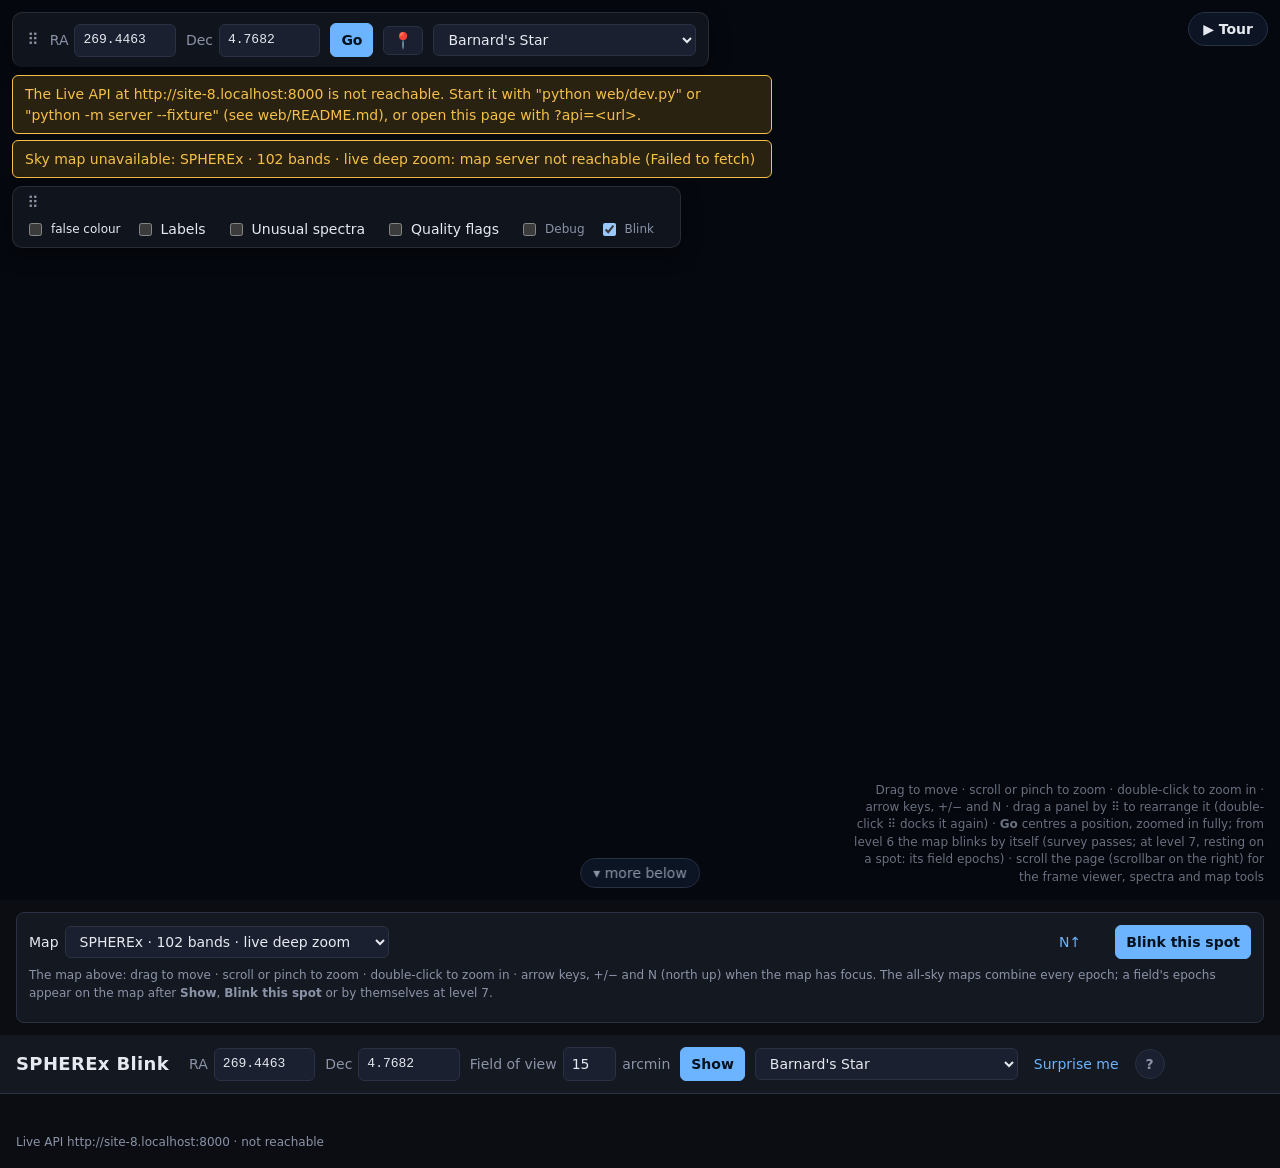
==== web/index.html @ bcf5e034 "T100: Blink switch on the map (stand still, click a date); chemistry picture stays through zooming o" ====
<!doctype html>
<html lang="en">
<head>
  <meta charset="utf-8">
  <meta name="viewport" content="width=device-width, initial-scale=1">
  <title>SPHEREx Blink</title>
  <link rel="stylesheet" href="style.css">
  <script type="module" src="app.js"></script>
</head>
<body>
  <!-- T90: one page. First screen = the T55 map (the sky map fills the window, the controls float over it,
       blinking starts by itself at level 6/7). Scroll down (scrollbar on the right; the mouse wheel over the
       map zooms) for everything else: map tools, the field form, frame viewer, analysis, spectra,
       objects, frames, provenance. -->
  <section id="explore" class="mapstage" aria-label="Sky map">
    <!-- T30/T36 Sky map: pan/zoom the whole sky (own WebGL HiPS renderer, sky.js). -->
    <div id="sky" class="sky-stage" aria-label="Sky map: drag to move, scroll or pinch to zoom, double-click to zoom in"></div>

    <!-- Default layout (Jonathan's arrangement, 2026-11-14): one dock on the left. Top: the go-to
         form (+ progress, messages), then one panel with three lines: view size, band + switches, what
         blinks. A dragged panel leaves its dock (hud.js); double-clicking its ⠿ docks it again. -->
    <div class="hud-dock hud-dock-top">
    <!-- go to a position, then progress and messages -->
    <div class="hud" data-hud="field">
      <header class="hud-panel topbar">
        <!-- "Go" only moves the map: the position centred, zoomed in fully, 📍 on it (no build). -->
        <form id="go-form" class="field-form" autocomplete="off" aria-label="Go to a position">
          <label title="Right ascension: decimal degrees (133.795) or hours (08h55m10.8s, 08:55:10.8)">RA
            <input name="ra" type="text" required placeholder="08h55m10.8s or 133.795" spellcheck="false"></label>
          <label title="Declination: decimal degrees (-7.245) or -7d14m42.5s, -07:14:42.5">Dec
            <input name="dec" type="text" required placeholder="-7d14m42.5s or -7.245" spellcheck="false"></label>
          <button type="submit" class="primary" title="Centre the map on this position, zoomed in fully, and stand the 📍 on it">Go</button>
          <button type="button" id="pin-btn" aria-pressed="false"
                  title="Pick a position on the map: the 📍 follows the mouse, a left click takes the spot (Esc cancels)">📍</button>
          <select id="go-preset" aria-label="Test fields" title="The five test fields named in the challenge, and more fields where something moves (T65): Go there" hidden>
            <option value="">Test fields…</option>
          </select>
        </form>
        <span id="synthetic-badge" class="badge badge-synthetic" hidden>Synthetic data · not SPHEREx</span>
      </header>

      <section id="job" class="hud-panel job" hidden aria-live="polite">
        <div class="job-head">
          <strong id="job-title">Building field…</strong>
          <span id="job-elapsed" class="muted"></span>
          <button id="job-cancel" type="button" class="link">Stop waiting</button>
        </div>
        <progress id="job-progress"></progress>
        <p id="job-message" class="muted small"></p>
      </section>

      <div id="messages" class="messages" role="status" aria-live="polite"></div>
      <p id="pick-why" class="pick-why hud-panel small" hidden></p>
    </div>

    <!-- line 1: how much the map shows; line 2: band (+ typed µm, T78) + switches; line 3: what blinks. -->
    <div class="hud" data-hud="view">
      <div class="hud-panel hud-stack">
        <div class="hud-row hud-nowrap">
          <span id="explore-pos" class="muted small"></span>
        </div>
        <div class="hud-row">
          <label id="explore-band-box" hidden title="SPHEREx has 102 spectral channels; pick one">Band
            <input id="explore-band" type="range" min="0" max="101" step="1" value="0">
            <input id="explore-band-lam" type="text" inputmode="decimal" list="lam-features" placeholder="µm" size="6"
                   title="Type a wavelength in µm: the map jumps to the closest of the 102 channels" aria-label="Band wavelength in µm">
            <output id="explore-band-out" class="small"></output></label>
          <label class="small" title="False colour of all bands: blue = 0.75–1.62 µm (detectors 1+2), green = 1.63–3.82 µm (3+4), red = 3.83–5.0 µm (5+6); the whole map, survey passes and field epochs. Zoomed in, the detail comes from the band chosen on the slider, the colour from all bands (LRGB)">
            <input id="band-colour" type="checkbox"> false colour</label>
          <label title="Names of catalogued stars and objects in the field (SIMBAD, Gaia DR3). Asked only when switched on.">
            <input id="labels-toggle" type="checkbox"> Labels <span id="labels-note" class="muted small"></span></label>
          <label id="tiles-box" class="muted small" hidden
                 title="Where the live deep-zoom tiles are computed. balanced (default): here and on the Google Cloud VM next to the AWS SPHEREx bucket at once, more tiles to whichever is faster right now; local: only here; US VM: only on the VM">Tiles
            <select id="tiles-mode"><option value="balanced">balanced</option><option value="local">local</option><option value="remote">US VM</option></select></label>
          <label class="muted small" title="Debug: tile outlines (green sharp, yellow still blurry, red no tile), zoom level and loading state">
            <input id="sky-debug" type="checkbox"> Debug</label>
          <label class="muted small" title="On: the map blinks by itself between the dates SPHEREx imaged this spot. Off: it stands still; click a date label below to show that one">
            <input id="blink-on" type="checkbox" checked> Blink</label>
          <span id="blink-status" class="muted small" title="What blinks, chosen by itself: from level 6 the survey passes (SPHEREx's 6-month all-sky passes, anywhere, right away); at level 7, after resting on one map tile, that tile's field epochs (aligned single frames, traces and detections of moving objects; built in the background). Using the map tools or the frame viewer below takes over until you move to another tile."></span>
        </div>
        <div class="hud-row">
          <span id="blink-passes" class="explore-epochs" hidden></span>
          <span id="explore-epochs" class="explore-epochs" hidden></span>
          <!-- T93/T96: chemistry maps of the shown field (feature minus continuum), up to 3 as one colour picture, chemistry.js -->
          <details id="chem-box" class="chem-pick" hidden>
            <summary title="Where in this field chemical features absorb or emit: the image at their wavelength minus the neighbouring wavelengths. Tick one for a grey map, two or three for one colour picture">Chemistry: <span id="chem-summary">off</span></summary>
            <div id="chem-list" class="chem-list" role="group" aria-label="Chemical features, up to 3 at once">
              <p id="chem-hint" class="muted small"></p>
              <button id="chem-clear" type="button" class="link small" hidden>Clear</button>
            </div>
          </details>
        </div>
      </div>
      <p id="chem-note" class="hud-panel small chem-note" role="status" aria-live="polite" hidden></p>
      <span id="objects-hud-note" class="hud-panel muted small"></span>
    </div>
    </div>

    <!-- bottom right: how to move the map -->
    <p class="hud-hint muted small">Drag to move · scroll or pinch to zoom · double-click to zoom in · arrow keys, +/− and N ·
      drag a panel by ⠿ to rearrange it (double-click ⠿ docks it again) ·
      <strong>Go</strong> centres a position, zoomed in fully; from level 6 the map blinks by itself (survey passes; at level 7, resting on a spot: its field epochs) ·
      scroll the page (scrollbar on the right) for the frame viewer, spectra and map tools</p>
    <button id="to-below" type="button" class="to-below" title="Frame viewer, spectra, map tools (or use the scrollbar on the right)">▾ more below</button>
  </section>

  <datalist id="lam-features"></datalist>

  <!-- ===================== below the first screen: everything of web/ ===================== -->

  <!-- the map's other controls (web/ explore bar): base map, north up, Joerg's pass buttons (T82), cursor
       position, "Blink this spot" (builds a field from the view). They act on the map above. -->
  <section id="map-tools" class="map-tools panel" aria-label="Map tools">
    <div class="explore-bar">
      <label>Map
        <select id="explore-survey"></select></label>
      <span id="explore-passes" class="explore-epochs" title="SPHEREx maps the whole sky once every ~6 months: blink those passes anywhere, zoomed in to 2° or closer (T82)"></span>
      <span class="spacer"></span>
      <button id="sky-north" type="button" class="link" title="North up (key N). Dragging over a pole can turn the picture.">N↑</button>
      <span id="map-pos" class="muted small"></span>
      <button id="explore-blink" type="button" class="primary"
              title="Build the per-epoch blink for the centre of this view (field of view clamped to 5–210′)">Blink this spot</button>
    </div>
    <p class="muted small explore-note">The map above: drag to move · scroll or pinch to zoom · double-click to zoom in ·
      arrow keys, +/− and N (north up) when the map has focus. The all-sky maps combine every epoch; a field's
      epochs appear on the map after <strong>Show</strong>, <strong>Blink this spot</strong> or by themselves at level 7.</p>
  </section>

  <!-- the field form of web/: build a field of a chosen size (frame viewer, spectra, objects below) -->
  <header class="topbar build-bar">
    <h1>SPHEREx Blink</h1>

    <!-- Live mode (default): ask the Live API for any RA/Dec. -->
    <form id="field-form" class="field-form" autocomplete="off" aria-describedby="form-tip-text">
      <label title="Right ascension: decimal degrees (133.795) or hours (08h55m10.8s, 08:55:10.8)">RA
        <input name="ra" type="text" required placeholder="08h55m10.8s or 133.795" spellcheck="false"></label>
      <label title="Declination: decimal degrees (-7.245) or -7d14m42.5s, -07:14:42.5">Dec
        <input name="dec" type="text" required placeholder="-7d14m42.5s or -7.245" spellcheck="false"></label>
      <label title="Side of the square field, 5–210 arcmin. Larger fields catch faster movers but take longer to build.">Field of view
        <input name="size" type="number" min="5" max="210" step="1" value="15" required> arcmin</label>
      <button type="submit" class="primary">Show</button>
      <select id="preset" aria-label="Quick picks" title="The five test fields named in the challenge, and more fields where something moves (T65)" hidden>
        <option value="">Pick a field…</option>
      </select>
      <button type="button" id="surprise" class="link" title="Open a random field from the quick picks" hidden>Surprise me</button>
      <button type="button" id="form-help" class="help-btn" aria-controls="form-tip" aria-expanded="false"
              title="How to enter coordinates">?</button>
      <!-- RA/Dec help bubble (T29). Switched off for now: FORM_TIP_ENABLED in app.js, or ?tip=1. -->
      <div id="form-tip" class="form-tip" role="note" hidden>
        <span class="form-tip-icon" aria-hidden="true">i</span>
        <p id="form-tip-text">
          <strong>Choose any patch of sky.</strong> Change RA and Dec, in decimal degrees (133.795, -7.245)
          or sexagesimal (08h55m10.8s, -7d14m42.5s), and the field of view (5–210 arcmin), or pick a test
          field. Then press <strong>Show</strong>.
        </p>
        <button type="button" id="form-tip-close" class="form-tip-close">Got it</button>
      </div>
    </form>

    <!-- Offline mode (?data=<folder>): pick from a static index.json. -->
    <label id="picker" class="picker" hidden>Target
      <select id="target-select"></select>
    </label>
  </header>

  <main class="layout">
    <section class="viewer" aria-label="Frame viewer">
      <div id="empty" class="empty">
        <h2>Pick a patch of sky</h2>
        <p id="empty-default" hidden>The form above is filled in with
          <strong id="empty-default-name"></strong><span id="empty-default-kind"></span>.
          Press <strong>Show</strong> to load it.</p>
        <p class="muted">Or type any RA and Dec (decimal degrees or sexagesimal) and a field of view, or
          choose another test field. The first request for a field builds it from SPHEREx data and can
          take a minute or two; later requests come from the cache.</p>
      </div>

      <div id="viewer-body" hidden>
        <div class="target-head">
          <div>
            <h2 id="target-name"></h2>
            <p id="target-meta" class="muted"></p>
            <!-- T64: newer SPHEREx data since this field was built (GET /api/targets/<id>/updates) -->
            <p id="target-updates" class="target-updates small" hidden><span id="target-updates-text"></span>
              <button id="target-updates-rebuild" type="button" class="link" hidden>Rebuild now</button></p>
            <p id="objects-summary" class="objects-summary"></p>
          </div>
          <div class="target-actions">
            <button id="btn-copy" type="button" class="link" title="Copy a link to this field">Copy link</button>
            <button id="btn-rebuild" type="button" class="link" title="Rebuild from IRSA to pick up new data">Rebuild</button>
          </div>
        </div>

        <div id="stage" class="stage">
          <div id="frame-stack" class="frame-stack"></div>
          <!-- Overlay layer for detections / known objects (T13). Pixel coords per CONTRACTS. -->
          <svg id="overlay" class="overlay" aria-hidden="true"></svg>
          <div id="stage-label" class="stage-label"></div>
          <div id="stage-diff-label" class="stage-label stage-diff-label" hidden></div>
          <div id="stage-stack-label" class="stage-label stage-diff-label" hidden></div>
          <div id="stage-error" class="stage-error" hidden></div>
          <!-- T49: while "Measure a star" is on, a click here measures that spot -->
          <div id="ph-catcher" class="ph-catcher" hidden title="Click a star to measure it (Esc cancels)"></div>
          <div id="stage-watermark" class="stage-watermark" hidden>SYNTHETIC · NOT SPHEREx DATA</div>
        </div>

        <div class="controls">
          <button id="btn-a" type="button" class="slot slot-a" title="Show frame A">A</button>
          <button id="btn-play" type="button" class="play" aria-pressed="false" title="Blink A/B (Space)">▶ Blink</button>
          <button id="btn-b" type="button" class="slot slot-b" title="Show frame B">B</button>
          <button id="btn-diff" type="button" class="diff-btn" aria-pressed="false"
                  title="Show A − B: steady stars cancel, movers show as a white/black pair (D)">A − B</button>
          <label class="stack-pick" title="Add frames together so faint sources stand out: all detectors of the shown frame's epoch, its detector over all epochs (T59), or shifted along an object or a guessed motion (T69)">Stack
            <select id="stack-mode">
              <option value="off">off</option>
              <option value="epoch">per epoch</option>
              <option value="detector">per detector</option>
              <option value="object">along the selected object</option>
              <option value="motion">along a guessed motion</option>
            </select></label>
          <span id="stack-motion" class="stack-motion" hidden>
            <input id="stack-rate" type="number" min="0.01" max="3600" step="0.05" value="0.25" aria-label="Guessed rate in arcseconds per hour">″/h
            toward <input id="stack-pa" type="number" min="0" max="360" step="5" value="90" aria-label="Guessed direction in degrees east of north">°
          </span>
          <button id="btn-film" type="button" class="play" aria-pressed="false"
                  title="Play the frames one after another, like a short film (P)">▶ Play all</button>
          <select id="film-mode" aria-label="What Play all shows" title="All frames inside the wavelength filter, or one frame per epoch at the wavelength closest to A">
            <option value="all">all frames</option>
            <option value="epoch">1 per epoch, A's λ</option>
          </select>
          <label class="speed">Interval
            <input id="speed" type="range" min="100" max="2000" step="50" value="500">
            <output id="speed-out" for="speed">500 ms</output>
          </label>
        </div>
        <p id="diff-note" class="diff-note muted small" hidden></p>
        <p id="stack-note" class="diff-note muted small" hidden></p>
        <!-- T12: compare at the same wavelength. SPHEREx sees each spot at a different wavelength on
             every visit, and stars change brightness with wavelength. -->
        <div class="compare" role="group" aria-label="Wavelength filter and matching">
          <label class="lam">λ
            <input id="lam-min" type="number" step="0.01" min="0.5" max="5.5" placeholder="min" aria-label="Minimum wavelength in µm">
            –
            <input id="lam-max" type="number" step="0.01" min="0.5" max="5.5" placeholder="max" aria-label="Maximum wavelength in µm">
            µm</label>
          <label id="det-wrap" hidden>Detector <select id="det-filter"></select></label>
          <button id="lam-reset" type="button" class="link" hidden>All frames</button>
          <span id="filter-count" class="muted small"></span>
          <button id="btn-match" type="button" title="Set B to the frame from another epoch at the closest wavelength to A (M)">Match B to A's λ</button>
          <label class="lam-at" title="Type a wavelength (µm): A and B become the frames closest to it in the earliest and the latest epoch">Frames at
            <input id="lam-at" type="text" inputmode="decimal" list="lam-features" placeholder="e.g. 2.17" size="7" aria-label="Show frames at this wavelength, in µm"> µm</label>
          <span id="lam-at-note" class="muted small" aria-live="polite"></span>
          <label id="pair-wrap" hidden>Matched pairs <select id="pair-select"></select></label>
        </div>

        <div id="timeline" class="timeline"></div>
        <p class="tl-legend muted small">
          <span class="tl-key tl-key-dot"></span> frame
          <span class="tl-key tl-key-a"></span> A
          <span class="tl-key tl-key-b"></span> B
          <span class="tl-key tl-key-shown"></span> shown ·
          one panel per epoch, height = wavelength: frames at the same height in different epochs make a fair blink.
        </p>

        <!-- T49: light curves and spectra on the fly (Live API, real SPHEREx fields only) -->
        <section id="photometry" class="photometry" aria-labelledby="ph-title" hidden>
          <div class="ph-head">
            <h3 id="ph-title">Brightness: spectrum and change over time</h3>
            <button id="ph-measure" type="button" aria-pressed="false" title="Then click a star on the image">Measure a star</button>
            <button id="ph-centre" type="button" class="link">Field centre</button>
            <span id="ph-status" class="muted small"></span>
          </div>
          <div id="ph-body"></div>
        </section>

        <p class="hint muted">
          <kbd>Space</kbd> blink on/off · <kbd>P</kbd> play all frames · <kbd>X</kbd> flip A/B · <kbd>M</kbd> match B to A's wavelength · <kbd>D</kbd> A − B difference ·
          <kbd>←</kbd>/<kbd>→</kbd> step through frames · <span class="nodata-swatch" aria-hidden="true"></span> hatched = no data
        </p>
      </div>
    </section>

    <aside id="side" class="side" hidden>
      <section class="panel">
        <h3>Shown frame</h3>
        <dl id="frame-info" class="info"></dl>
      </section>

      <section class="panel" aria-labelledby="objects-title">
        <h3 id="objects-title">Objects <span id="objects-count" class="muted"></span></h3>
        <label id="objects-artifacts" class="small muted objects-toggle" hidden>
          <input id="objects-show-artifacts" type="checkbox"><span>show artifacts (<span id="objects-artifacts-n">0</span>)</span>
        </label>
        <p id="objects-note" class="muted small"></p>
        <ul id="objects-list" class="objects"></ul>
      </section>

      <section class="panel">
        <h3>Frames <span id="frame-count" class="muted"></span></h3>
        <p class="muted small">Pick A and B to blink. Click a row to view that frame.</p>
        <div class="table-wrap">
          <table id="frame-table" class="frames">
            <thead>
              <tr>
                <th title="Blink slot A">A</th>
                <th title="Blink slot B">B</th>
                <th>Frame</th>
                <th>Time (UTC)</th>
                <th title="Survey epoch">Ep.</th>
                <th title="Wavelength at target centre">λ µm</th>
                <th title="Detector">Det.</th>
              </tr>
            </thead>
            <tbody></tbody>
          </table>
        </div>
      </section>

      <details class="panel" id="provenance">
        <summary>Provenance</summary>
        <ul id="provenance-list" class="provenance"></ul>
      </details>
    </aside>
  </main>

  <footer class="footer muted small">
    <span id="source-info">–</span>
  </footer>
</body>
</html>
---- web/style.css ----
:root {
  --bg: #0b0d12;
  --panel: #141821;
  --panel-2: #1b2030;
  --border: #2a3142;
  --text: #e6e9ef;
  --muted: #8b93a7;
  --accent: #6cb4ff;
  --slot-a: #5ad1a4;
  --slot-b: #f29e6d;
  --warn: #f5c04a;
  --error: #ff6b6b;
  --synthetic: #ffb020;
  --nodata-1: #1a1e28;
  --nodata-2: #10131a;
  color-scheme: dark;
}

* { box-sizing: border-box; }
[hidden] { display: none !important; }

body {
  margin: 0;
  background: var(--bg);
  color: var(--text);
  font: 14px/1.45 system-ui, -apple-system, "Segoe UI", Roboto, sans-serif;
}

h1, h2, h3 { margin: 0; font-weight: 600; }
h1 { font-size: 18px; letter-spacing: 0.02em; }
h2 { font-size: 20px; }
h3 { font-size: 13px; text-transform: uppercase; letter-spacing: 0.06em; color: var(--muted); margin-bottom: 8px; }

.muted { color: var(--muted); }
.small { font-size: 12px; }
code, kbd { font-family: ui-monospace, "SF Mono", Menlo, Consolas, monospace; font-size: 12px; }
kbd { border: 1px solid var(--border); border-radius: 4px; padding: 0 4px; background: var(--panel-2); }
a { color: var(--accent); }

/* ---------- top bar ---------- */
.topbar {
  display: flex; flex-wrap: wrap; align-items: center; gap: 12px 20px;
  padding: 12px 16px; border-bottom: 1px solid var(--border); background: var(--panel);
}
.picker { display: flex; align-items: center; gap: 8px; color: var(--muted); }
select, button {
  font: inherit; color: var(--text); background: var(--panel-2);
  border: 1px solid var(--border); border-radius: 6px; padding: 6px 10px;
}
select { max-width: 60vw; }
button { cursor: pointer; }
button:hover:not(:disabled) { border-color: var(--accent); }
button:focus-visible, select:focus-visible, input:focus-visible { outline: 2px solid var(--accent); outline-offset: 1px; }

.badge { font-size: 12px; font-weight: 700; padding: 3px 10px; border-radius: 999px; }
.badge-synthetic { background: var(--synthetic); color: #1a1200; }

/* ---------- messages ---------- */
.messages:empty { display: none; }
.messages { padding: 8px 16px 0; display: grid; gap: 6px; }
.msg { padding: 8px 12px; border-radius: 6px; border: 1px solid; }
.msg-error { border-color: var(--error); color: var(--error); background: #2a1215; }
.msg-warn { border-color: var(--warn); color: var(--warn); background: #2a2210; }

/* ---------- layout ---------- */
.layout {
  display: grid; grid-template-columns: minmax(0, 1fr) 380px; gap: 16px;
  padding: 16px; max-width: 1280px; margin: 0 auto;
}
@media (max-width: 900px) {
  .layout { grid-template-columns: minmax(0, 1fr); }
}

.target-head { display: flex; justify-content: space-between; align-items: flex-start; gap: 12px; margin-bottom: 10px; }
.target-head h2 { overflow-wrap: anywhere; }
.target-head p { margin: 2px 0 0; }
.target-actions { display: flex; gap: 4px; flex-shrink: 0; }

/* ---------- stage ---------- */
.stage {
  position: relative; width: 100%; max-width: min(100%, 78vh);
  aspect-ratio: var(--ar, 1 / 1);
  border: 1px solid var(--border); border-radius: 4px; overflow: hidden;
  /* Hatched background shows through transparent pixels = no data. */
  background: repeating-linear-gradient(45deg, var(--nodata-1) 0 6px, var(--nodata-2) 6px 12px);
}
.frame-stack, .frame-stack img, .overlay { position: absolute; inset: 0; width: 100%; height: 100%; }
.frame-stack img { image-rendering: pixelated; visibility: hidden; user-select: none; -webkit-user-drag: none; }
.frame-stack img.shown { visibility: visible; }
.overlay { pointer-events: none; overflow: visible; }

.stage-label {
  position: absolute; top: 8px; left: 8px; right: 8px; width: fit-content; z-index: 1; padding: 3px 8px; border-radius: 4px;
  background: rgb(0 0 0 / 0.75); color: #fff; font: 600 12px ui-monospace, Menlo, Consolas, monospace;
  border-left: 4px solid var(--muted);
}
.stage-label.is-a { border-left-color: var(--slot-a); }
.stage-label.is-b { border-left-color: var(--slot-b); }
.stage-error {
  position: absolute; inset: 0; display: grid; place-items: center; padding: 16px; text-align: center;
  color: var(--error); background: rgb(0 0 0 / 0.6);
}
.stage-watermark {
  position: absolute; left: 0; right: 0; bottom: 0; padding: 4px; text-align: center;
  background: rgb(255 176 32 / 0.85); color: #1a1200; font-weight: 700; font-size: 12px; letter-spacing: 0.08em;
}

/* ---------- controls ---------- */
.controls { display: flex; flex-wrap: wrap; align-items: center; gap: 8px; margin-top: 10px; }
.slot { min-width: 44px; font-weight: 700; }
.slot-a { border-left: 4px solid var(--slot-a); }
.slot-b { border-left: 4px solid var(--slot-b); }
.slot.active { background: #26304a; }
.play { min-width: 110px; }
.play[aria-pressed="true"] { background: var(--accent); color: #04111f; border-color: var(--accent); }
.speed { display: flex; align-items: center; gap: 8px; color: var(--muted); margin-left: auto; }
.speed output { min-width: 60px; font-variant-numeric: tabular-nums; color: var(--text); }
.hint { margin: 8px 0 0; font-size: 12px; }
.nodata-swatch {
  display: inline-block; width: 12px; height: 12px; vertical-align: -2px; border: 1px solid var(--border);
  background: repeating-linear-gradient(45deg, var(--nodata-1) 0 3px, var(--nodata-2) 3px 6px);
}

/* ---------- side panels ---------- */
.side { display: grid; gap: 16px; align-content: start; min-width: 0; }
.panel { background: var(--panel); border: 1px solid var(--border); border-radius: 8px; padding: 12px; min-width: 0; }
.panel p { margin: 0 0 8px; }
details.panel summary { cursor: pointer; color: var(--muted); font-size: 13px; text-transform: uppercase; letter-spacing: 0.06em; }

.info { display: grid; grid-template-columns: max-content minmax(0, 1fr); gap: 4px 12px; margin: 0; }
.info dt { color: var(--muted); }
.info dd { margin: 0; overflow-wrap: anywhere; font-variant-numeric: tabular-nums; }

.table-wrap { max-height: 420px; overflow: auto; border: 1px solid var(--border); border-radius: 6px; }
table.frames { width: 100%; border-collapse: collapse; font-size: 12px; font-variant-numeric: tabular-nums; }
.frames th, .frames td { padding: 4px 6px; text-align: left; white-space: nowrap; }
.frames th { position: sticky; top: 0; background: var(--panel-2); color: var(--muted); font-weight: 600; }
.frames tbody tr { cursor: pointer; border-top: 1px solid var(--border); }
.frames tbody tr:hover { background: var(--panel-2); }
.frames tbody tr.shown { background: #22304d; }
.frames tbody tr.broken td:nth-child(3) { color: var(--error); }
.frames input[type="radio"] { margin: 0; cursor: pointer; }
.frames input[name="slot-a"] { accent-color: var(--slot-a); }
.frames input[name="slot-b"] { accent-color: var(--slot-b); }

.provenance { margin: 8px 0 0; padding-left: 18px; display: grid; gap: 6px; }
.provenance code { overflow-wrap: anywhere; }

.footer { padding: 8px 16px 16px; max-width: 1280px; margin: 0 auto; }

/* ---------- field request form (live mode) ---------- */
.field-form { display: flex; flex-wrap: wrap; align-items: center; gap: 8px 10px; flex: 1 1 520px; }
.field-form label { display: flex; align-items: center; gap: 6px; color: var(--muted); }
.field-form input {
  font: inherit; color: var(--text); background: var(--panel-2);
  border: 1px solid var(--border); border-radius: 6px; padding: 6px 8px;
}
.field-form input[type="text"] { width: 13ch; font-family: ui-monospace, "SF Mono", Menlo, Consolas, monospace; font-size: 13px; }
.field-form input[type="number"] { width: 6ch; }
.field-form input:invalid:not(:placeholder-shown) { border-color: var(--error); }
/* RA/Dec help bubble (T29), styled like the browser's own validation popup; positioned by app.js */
.field-form { position: relative; }
.form-tip {
  position: absolute; z-index: 20; top: 0; left: 0;
  display: flex; flex-wrap: wrap; align-items: flex-start; gap: 8px 10px;
  width: min(380px, calc(100vw - 32px)); padding: 10px 12px; border-radius: 8px;
  background: #3a3d45; color: #fff; border: 1px solid #575c68;
  box-shadow: 0 8px 24px rgb(0 0 0 / 0.55); font-size: 13px; line-height: 1.45;
}
.form-tip::before {
  content: ""; position: absolute; top: -7px; left: var(--arrow-x, 20px);
  width: 12px; height: 12px; background: inherit; transform: rotate(45deg);
  border-left: 1px solid #575c68; border-top: 1px solid #575c68;
}
.form-tip-icon {
  flex: none; width: 22px; height: 22px; border-radius: 4px; display: grid; place-items: center;
  background: var(--accent); color: #04111f; font: 700 14px/1 Georgia, serif; font-style: italic;
}
.form-tip p { flex: 1 1 calc(100% - 40px); margin: 0; min-width: 0; } /* button wraps below */
.help-btn { width: 30px; height: 30px; padding: 0; border-radius: 50%; font-weight: 700; color: var(--muted); }
.help-btn[aria-expanded="true"] { color: var(--text); border-color: var(--accent); }
.form-tip-close { margin-left: auto; padding: 3px 10px; font-size: 12px; }
button.primary { background: var(--accent); color: #04111f; border-color: var(--accent); font-weight: 600; }
button.link { background: none; border: none; color: var(--accent); padding: 4px 6px; }
button.link:hover { text-decoration: underline; }
/* T65: why a quick pick is interesting, under the header */
.pick-why { margin: 8px 16px 0; padding: 6px 10px; border-left: 3px solid var(--accent); color: var(--muted); font-size: 0.9em; max-width: 900px; }
.pick-why strong { color: var(--text); }
/* T78: type an exact wavelength */
#explore-band-lam, #lam-at { width: 6.5em; font-variant-numeric: tabular-nums; }
.lam-at { display: inline-flex; align-items: center; gap: 4px; }
#lam-at-note { flex-basis: 100%; }
/* T59: stacks */
.stack-pick { display: inline-flex; align-items: center; gap: 4px; }
.stack-motion { display: inline-flex; align-items: center; gap: 4px; }
#stack-rate, #stack-pa { width: 5em; }

/* ---------- build progress ---------- */
.job {
  margin: 12px 16px 0; padding: 10px 12px; border: 1px solid var(--accent); border-radius: 8px;
  background: #0f1a2b; max-width: 1248px;
}
@media (min-width: 1280px) { .job { margin-left: auto; margin-right: auto; } }
.job-head { display: flex; flex-wrap: wrap; align-items: baseline; gap: 4px 12px; }
.job-head .link { margin-left: auto; }
.job progress { width: 100%; height: 8px; margin-top: 8px; accent-color: var(--accent); }
.job p { margin: 6px 0 0; overflow-wrap: anywhere; }
#job-elapsed { font-variant-numeric: tabular-nums; }

/* ---------- empty state ---------- */
.empty {
  border: 1px dashed var(--border); border-radius: 8px; padding: 32px 24px; max-width: 640px;
}
.empty h2 { margin-bottom: 8px; }
.empty p { margin: 0; }
.empty p + p { margin-top: 8px; }

@media (max-width: 600px) {
  .field-form input[type="text"] { width: 100%; }
  .field-form label:has(input[type="text"]) { flex: 1 1 100%; }
  .field-form label:has(input[type="text"]) input { flex: 1; }
}

/* ---------- T12: wavelength filter, matching, epoch timeline ---------- */
.compare { display: flex; flex-wrap: wrap; align-items: center; gap: 8px 12px; margin-top: 10px; color: var(--muted); }
.compare label { display: flex; align-items: center; gap: 6px; }
.compare input[type="number"] {
  width: 7ch; font: inherit; color: var(--text); background: var(--panel-2);
  border: 1px solid var(--border); border-radius: 6px; padding: 5px 6px;
}
.timeline { margin-top: 10px; width: 100%; min-height: 136px; }
.tl-svg { display: block; overflow: visible; }
.tl-panel { fill: var(--panel); stroke: var(--border); stroke-width: 1; }
.tl-grid { stroke: var(--border); stroke-width: 1; opacity: 0.6; }
.tl-axis { fill: var(--muted); font-size: 11px; font-variant-numeric: tabular-nums; }
.tl-title { fill: var(--text); font-size: 11px; font-weight: 600; }
.tl-band { fill: var(--accent); opacity: 0.12; }
.tl-frame { cursor: pointer; }
.tl-hit { fill: transparent; }
.tl-dot { fill: #6da7ec; stroke: var(--panel); stroke-width: 2; paint-order: stroke; pointer-events: none; } /* the larger .tl-hit takes clicks */
.tl-frame:hover .tl-dot { fill: #9ec5f4; }
.tl-frame.is-a .tl-dot { fill: var(--slot-a); }
.tl-frame.is-b .tl-dot { fill: var(--slot-b); }
.tl-frame.is-shown .tl-dot { r: 6.5; stroke: #fff; stroke-width: 2; }
.tl-frame.is-out { opacity: 0.22; cursor: default; }
.tl-legend { margin: 4px 0 0; }
.tl-key { display: inline-block; width: 10px; height: 10px; border-radius: 50%; vertical-align: -1px; margin-left: 8px; }
.tl-key:first-child { margin-left: 0; }
.tl-key-dot { background: #6da7ec; }
.tl-key-a { background: var(--slot-a); }
.tl-key-b { background: var(--slot-b); }
.tl-key-shown { border: 2px solid #fff; }

/* ---------- T13: objects panel ---------- */
.objects-summary { margin: 4px 0 0; font-size: 13px; color: var(--muted); }
.objects-summary:empty { display: none; }
.obj-unknown-text { color: var(--warn); }
.badge-small { font-size: 10px; padding: 1px 6px; vertical-align: 1px; }
.objects-toggle { display: flex; align-items: center; gap: 6px; margin-bottom: 6px; }
.objects { list-style: none; margin: 0; padding: 0; display: grid; gap: 4px; max-height: 280px; overflow: auto; }
.obj-row {
  display: grid; gap: 2px; width: 100%; text-align: left; padding: 6px 8px;
  background: var(--panel-2); border: 1px solid transparent; border-radius: 6px;
}
.obj-row.is-focus { border-color: var(--warn); }
.obj-line { display: flex; flex-wrap: wrap; align-items: center; gap: 6px; }
.obj-name { font-weight: 600; overflow-wrap: anywhere; }
.obj-sub { overflow-wrap: anywhere; }
.obj-reason { color: var(--text); opacity: 0.85; overflow-wrap: anywhere; }
.obj-chip { font-size: 11px; font-weight: 700; padding: 1px 7px; border-radius: 999px; border: 1px solid; white-space: nowrap; }
.obj-unknown { color: var(--warn); border-color: var(--warn); }
.obj-known { color: var(--slot-a); border-color: var(--slot-a); }
.obj-missed { color: var(--muted); border-color: var(--border); }
.obj-artifact { color: var(--muted); border-color: var(--border); border-style: dashed; }
.focus-ring { fill: none; stroke: var(--warn); stroke-width: 2.5; animation: focus-pulse 1.4s ease-in-out infinite; }
@keyframes focus-pulse { 50% { stroke-opacity: 0.35; } }
@media (prefers-reduced-motion: reduce) { .focus-ring { animation: none; } }
/* T30/T36 sky map (own renderer, sky.js).
   T55 /app/: the map fills the whole window; the controls float over it in panels. Default layout:
   two docks on the left edge (.hud-dock-top: field request, then "Blink this spot"; .hud-dock-bottom:
   switches above band + epochs). .hud = one draggable group, .hud-panel = its clickable glass card.
   A dragged group leaves its dock (.hud-moved = fixed at its own spot, hud.js). Docks and groups let
   drags through to the map; only the panels catch the mouse. */
.sky-stage { position: fixed; inset: 0; z-index: 0; overflow: hidden; background: #05080f; }
body.fullmap { overflow: hidden; height: 100vh; }
.hud-dock { position: fixed; left: 12px; z-index: 10; display: flex; flex-direction: column; align-items: flex-start;
  gap: 8px; max-width: min(760px, calc(100vw - 24px)); pointer-events: none; }
.hud-dock-top { top: 12px; }
.hud-dock-bottom { bottom: 12px; }
.hud { display: flex; flex-direction: column; align-items: flex-start; gap: 8px; max-width: 100%;
  pointer-events: none; margin: 0; }
.hud > * { pointer-events: auto; }
.hud-moved { position: fixed; z-index: 11; max-width: none; }
.hud-hint { position: fixed; right: 16px; bottom: 14px; z-index: 5; max-width: min(420px, 40vw); margin: 0;
  text-align: right; pointer-events: none; text-shadow: 0 1px 3px #000; opacity: 0.75; }
.hud-panel {
  background: rgb(20 24 33 / 0.82); border: 1px solid rgb(255 255 255 / 0.10); border-radius: 10px;
  padding: 8px 12px; box-shadow: 0 6px 20px rgb(0 0 0 / 0.45);
  backdrop-filter: blur(8px); -webkit-backdrop-filter: blur(8px);
}
.hud-panel:empty, .hud-row:not(:has(> :not([hidden]):not(.hud-grip))) { display: none; }   /* nothing to show yet */
/* T55 drag handles (hud.js): grip, plus any empty part of a panel, moves the whole corner group */
.hud-panel { cursor: grab; touch-action: none; }
.hud-panel input, .hud-panel select, .hud-panel button, .hud-panel label, .hud-panel output { cursor: auto; }
.hud-panel button, .hud-panel select, .hud-panel label { cursor: pointer; }
.hud-grip { cursor: grab !important; background: none; border: none; padding: 0 2px; margin-right: -4px;
  color: var(--muted); font-size: 16px; line-height: 1; letter-spacing: -1px; user-select: none; touch-action: none; }
.hud-grip:hover { color: var(--text); }
.hud-dragging, .hud-dragging .hud-panel, .hud-dragging .hud-grip { cursor: grabbing !important; }
.hud-dragging .hud-panel { box-shadow: 0 10px 30px rgb(0 0 0 / 0.6); }
.hud-row { display: flex; flex-wrap: wrap; align-items: center; gap: 8px 14px; }
.hud-row label { display: inline-flex; align-items: center; gap: 6px; }
.hud-stack { display: flex; flex-direction: column; align-items: stretch; gap: 8px; }   /* one panel, several lines */
.hud-nowrap { flex-wrap: nowrap; white-space: nowrap; }                                 /* position + Blink stay side by side */
.hud-nowrap #explore-pos { flex: 1 1 auto; }
#explore-pos { font-variant-numeric: tabular-nums; }
/* T55 📍 marker (cursorpin.js): needle tip on the point (the mouse in pick mode), RA/Dec in two lines
   centred under it. Fades out 5 s after Go / a pick.
   --pin-tip-y: where the needle tip sits in the glyph (fraction of its height from the top); tune per emoji font. */
.cursor-pin { position: fixed; left: 0; top: 0; z-index: 30; pointer-events: none; will-change: transform;
  --pin-tip-y: 94%; transition: opacity 0.8s ease; }
.cursor-pin-fading { opacity: 0; }
.cursor-pin-icon { position: absolute; left: 0; top: 0; transform: translate(-50%, calc(-1 * var(--pin-tip-y)));
  font-size: 28px; line-height: 1; filter: drop-shadow(0 2px 3px rgb(0 0 0 / 0.7)); }
body.pin-picking .sky-stage canvas { cursor: crosshair !important; }   /* pick mode: the cursor marks the spot */
#pin-btn { padding: 4px 9px; font-size: 16px; line-height: 1.2; }
#pin-btn[aria-pressed="true"] { background: var(--accent); border-color: var(--accent); }
.cursor-pin-pill { position: absolute; left: 0; top: 6px; transform: translateX(-50%); white-space: nowrap;
  display: flex; flex-direction: column; align-items: center; padding: 3px 9px; border-radius: 9px;
  font-size: 12px; line-height: 1.35; font-variant-numeric: tabular-nums;
  background: rgb(20 24 33 / 0.88); border: 1px solid rgb(255 255 255 / 0.15); color: var(--text);
  box-shadow: 0 3px 10px rgb(0 0 0 / 0.5); }
.hud .topbar { border-bottom: none; padding: 10px 12px; gap: 8px 14px; }
.hud .field-form { flex: 0 1 auto; }
.hud .job { margin: 0; max-width: none; background: rgb(15 26 43 / 0.9); border-color: var(--accent); }
.hud .messages { padding: 0; }
.hud .msg { backdrop-filter: blur(8px); -webkit-backdrop-filter: blur(8px); }
@media (max-width: 900px) { .hud-hint { display: none; } }   /* the docks need the room */
/* Hover card of the map names (skylabels.js); was in paths.css with the frame viewer */
.paths-tip {
  position: absolute; z-index: 5; max-width: 300px; padding: 8px 10px; border-radius: 6px;
  background: rgba(14, 17, 24, 0.94); border: 1px solid var(--border); color: var(--text);
  font-size: 12px; line-height: 1.4; pointer-events: auto; box-shadow: 0 4px 14px rgba(0, 0, 0, 0.45);
}
.paths-tip strong { display: block; font-size: 13px; margin-bottom: 4px; color: #ffe2a8; }
.paths-tip dl { display: grid; grid-template-columns: auto 1fr; gap: 2px 10px; margin: 0; }
.paths-tip dt { color: var(--muted); }
.paths-tip dd { margin: 0; font-variant-numeric: tabular-nums; overflow-wrap: anywhere; }
.paths-tip-foot { display: flex; justify-content: space-between; gap: 12px; margin-top: 6px; font-size: 11px; }
.sky-stage canvas { position: absolute; inset: 0; width: 100%; height: 100%; display: block; }
.sky-stage .sky-gl { cursor: grab; outline: none; }
.sky-stage .sky-gl:active { cursor: grabbing; }
.explore-epochs { display: inline-flex; flex-wrap: wrap; align-items: center; gap: 6px; }
.explore-epochs button[aria-pressed="true"] { outline: 2px solid currentColor; }

/* ---------- T43: difference view A − B ---------- */
.diff-canvas { position: absolute; inset: 0; width: 100%; height: 100%; image-rendering: pixelated; }
.diff-btn { font-weight: 700; }
.diff-btn[aria-pressed="true"] { background: var(--accent); color: #04111f; border-color: var(--accent); }
.stage-diff-label { z-index: 2; border-left-color: var(--accent); }
.diff-note { margin: 6px 0 0; display: flex; flex-wrap: wrap; align-items: center; gap: 4px; }
.diff-key { display: inline-block; width: 12px; height: 12px; border: 1px solid var(--border); vertical-align: -2px; }
.diff-white { background: #fff; }
.diff-black { background: #000; }
.diff-grey { background: #808080; }
.diff-nodata { background: rgb(64, 84, 140); }

/* ---------- T45: play the series ---------- */
#film-mode { max-width: 15rem; }

/* ---------- T49: photometry (spectrum + change at the same wavelength) ---------- */
.photometry { margin-top: 14px; padding-top: 10px; border-top: 1px solid var(--border); }
.ph-head { display: flex; flex-wrap: wrap; align-items: center; gap: 8px 12px; }
.ph-head h3 { margin: 0; }
#ph-measure[aria-pressed="true"] { background: var(--accent); color: #04111f; border-color: var(--accent); }
.photometry h4 { margin: 10px 0 4px; font-size: 13px; font-weight: 600; }
.photometry p { margin: 4px 0; }
.ph-svg { display: block; overflow: visible; }
.ph-panel { fill: var(--panel); stroke: var(--border); }
.ph-grid { stroke: var(--border); opacity: 0.6; }
.ph-zero { stroke: var(--muted); stroke-width: 1.5; }
.ph-axis { fill: var(--muted); font-size: 11px; font-variant-numeric: tabular-nums; }
.ph-title { fill: var(--text); font-size: 11px; font-weight: 600; }
.ph-ghost { fill: var(--muted); opacity: 0.35; }
.ph-dot { fill: #6da7ec; stroke: var(--panel); stroke-width: 2; paint-order: stroke; }
.ph-dot-c { stroke: var(--panel); stroke-width: 2; paint-order: stroke; }
.ph-err { stroke: var(--muted); stroke-width: 1.5; }
.ph-masked { fill: var(--muted); font-size: 12px; }
.ph-legend { display: flex; flex-wrap: wrap; gap: 4px 14px; }
.ph-swatch { display: inline-block; width: 10px; height: 10px; border-radius: 50%; vertical-align: -1px; }
.ph-catcher { position: absolute; inset: 0; z-index: 3; cursor: crosshair; }
.stage.is-measuring { outline: 2px dashed var(--accent); outline-offset: 2px; }
.ph-marker { fill: none; stroke: var(--warn); stroke-width: 2; }
/* T63 spectrum context */
.ph-toggles { display: flex; flex-wrap: wrap; gap: 4px 16px; margin: 2px 0 6px; }
.ph-toggle { display: inline-flex; align-items: center; gap: 4px; cursor: pointer; }
.ph-base { fill: none; stroke: var(--text); stroke-width: 1.5; opacity: 0.75; }
.ph-base-x { stroke-dasharray: 5 4; }
.ph-base-poor .ph-base { opacity: 0.35; }
.ph-flag { fill: none; stroke: var(--warn); stroke-width: 2; }
.ph-feature { stroke: var(--muted); stroke-width: 1; stroke-dasharray: 2 3; opacity: 0.8; }
.ph-feature-hit { stroke: transparent; stroke-width: 9; }
.ph-feature-g:hover .ph-feature { stroke: var(--text); opacity: 1; }
.ph-context { border: 1px solid var(--border); border-radius: 8px; padding: 6px 12px; margin: 8px 0; }
.ph-context h4 { margin: 4px 0; }
.ph-context p { margin: 6px 0; }
.ph-hint-mark { color: var(--warn); }

/* T55: pass / epoch dates; the shown one highlighted, passes still loading for this view dimmed */
.pass-label { cursor: pointer; padding: 1px 6px; border-radius: 4px; font-size: 0.85em; opacity: 0.75; white-space: nowrap; }
.pass-label.current { opacity: 1; outline: 2px solid currentColor; }
.pass-label.loading { opacity: 0.4; }

/* Map only (default, see app.js): no frame image or what is drawn on it; the frame viewer's controls
   (A/B, blink, A − B, play, λ filter, timeline, frame panels) drive the map instead (T81, mapframes.js).
   ?frames=1 shows the frame image again. */
body.map-only #empty, body.map-only #stage, body.map-only #paths-controls, body.map-only #trail-controls,
body.map-only #ph-measure { display: none !important; }

/* T84: spectral anomalies */
.ph-anom { fill: none; stroke: #e5484d; stroke-width: 2; }
.ph-anomalies .ph-anom-list { margin: 6px 0 0; padding-left: 18px; display: grid; gap: 4px; }
.ph-anomalies .ph-anom-known { color: #e5484d; }

/* T86: unusual spectra in the field */
.outliers { max-width: 1248px; margin: 8px auto 0; }
@media (max-width: 1280px) { .outliers { margin: 8px 16px 0; } }
.ol-head { display: flex; align-items: baseline; gap: 12px; flex-wrap: wrap; }
.ol-head h3 { margin: 0 0 6px; }
.ol-list { margin: 8px 0; padding-left: 22px; display: grid; gap: 10px; }
.ol-item { border-bottom: 1px solid var(--border); padding-bottom: 8px; }
.ol-row { display: flex; align-items: baseline; gap: 10px; flex-wrap: wrap; }
.ol-detail { align-items: center; margin-top: 4px; flex-wrap: nowrap; }
.ol-detail p { margin: 0; min-width: 0; }
.ol-name { font-weight: 600; }
.ol-score { margin-left: auto; color: var(--muted); font-variant-numeric: tabular-nums; }
.ol-chart { flex: none; background: var(--panel-2); border-radius: 4px; }
.ol-zero { stroke: var(--border); stroke-width: 1; }
.ol-bar { opacity: 0.45; }
.ol-bar.ol-run { opacity: 1; }
.ol-up { fill: var(--slot-b); }
.ol-down { fill: var(--accent); }
.ol-tick { fill: var(--muted); font-size: 8px; }
.ol-caveat { margin: 4px 0 0; }
@media (max-width: 600px) { .ol-detail { flex-wrap: wrap; } .ol-chart { width: 100%; } }
/* T86 view: colour–colour diagram + selected source's bands */
.ol-viz { display: flex; gap: 16px; flex-wrap: wrap; margin: 8px 0 4px; }
.ol-fig { margin: 0; min-width: 0; }
.ol-fig figcaption { margin-bottom: 4px; }
.ol-cc, .ol-shape { display: block; background: var(--panel-2); border-radius: 6px; max-width: 100%; }
.ol-grid { stroke: var(--border); stroke-width: 1; opacity: 0.6; }
.ol-axis { fill: var(--muted); font-size: 10px; }
.ol-dot { fill: #8b93a7; opacity: 0.75; stroke: var(--panel-2); stroke-width: 1; }
.ol-dot-other { fill: none; stroke: #8b93a7; stroke-width: 1.2; }
.ol-dot-odd { opacity: 1; stroke: var(--panel-2); stroke-width: 2; }
.ol-ring { fill: none; stroke-width: 2; }
.ol-hit { fill: transparent; cursor: pointer; }
.ol-env { fill: #8b93a7; opacity: 0.22; }
.ol-model { fill: none; stroke-width: 2; stroke-dasharray: 5 4; }
.ol-src { fill: none; stroke-width: 1.5; opacity: 0.6; }
.ol-pt { stroke: var(--panel-2); stroke-width: 1.5; }
.ol-legend { display: flex; flex-wrap: wrap; gap: 4px 12px; margin: 4px 0 0; }
.ol-key { display: inline-flex; align-items: center; gap: 5px; }
.ol-sw { display: inline-block; width: 10px; height: 10px; border-radius: 50%; background: var(--c, #8b93a7); }
.ol-sw-ord { background: #8b93a7; opacity: 0.75; }
.ol-sw-sel { background: none; border: 2px solid var(--c); }
.ol-sw-line { width: 16px; height: 0; border-radius: 0; background: none; border-top: 2px dashed var(--c); }
.ol-sw-env { width: 16px; height: 10px; border-radius: 2px; background: #8b93a7; opacity: 0.35; }
.ol-item { cursor: pointer; border-radius: 4px; }
.ol-item.is-selected { background: var(--panel-2); box-shadow: inset 3px 0 0 #3987e5; }

/* ---------- T64: newer SPHEREx data for the shown field ---------- */
.target-updates { margin: 4px 0 0; padding: 4px 8px; border-left: 3px solid var(--warn); color: var(--text); }
.target-updates button { margin-left: 6px; }
/* T88: unusual spectra on the map */
.ol-card { position: absolute; z-index: 6; width: min(300px, calc(100% - 16px)); background: var(--panel);
  border: 1px solid var(--border); border-radius: 8px; padding: 8px 10px; box-shadow: 0 6px 24px rgba(0,0,0,0.5); }
.ol-card p { margin: 4px 0; }
.ol-card .ol-chart { width: 100%; height: auto; }
.ol-card-head { display: flex; align-items: baseline; gap: 8px; }
.ol-card-head strong { overflow-wrap: anywhere; }
.ol-card-x { margin-left: auto; font-size: 18px; line-height: 1; padding: 0 4px; }
.ol-card-actions { display: flex; gap: 12px; align-items: center; margin-top: 6px; }
.ol-maptoggle { margin-left: auto; color: var(--muted); }

/* ---------- T90: one page. First screen = the T55 map (.mapstage, one viewport high, scrolls away
   with the page); below it everything else of web/. The map's panels, hint and grips sit inside it
   (absolute, not fixed), so they never cover the content below. ---------- */
.mapstage { position: relative; height: 100vh; height: 100dvh; overflow: hidden; background: #05080f; }
.mapstage .sky-stage { position: absolute; inset: 0; }
.mapstage .hud-dock, .mapstage .hud-moved, .mapstage .hud-hint { position: absolute; }
.mapstage[hidden] { display: none; }
.to-below { position: absolute; left: 50%; bottom: 12px; transform: translateX(-50%); z-index: 6;
  background: rgb(15 26 43 / 0.75); border: 1px solid var(--border); border-radius: 999px; padding: 4px 12px;
  color: var(--muted); backdrop-filter: blur(6px); -webkit-backdrop-filter: blur(6px); }
.to-below:hover { color: var(--text); }
.hud .pick-why { margin: 0; max-width: 520px; }
/* the map's other controls (web/ explore bar), below the first screen */
.map-tools { max-width: 1248px; margin: 12px auto 0; }
@media (max-width: 1280px) { .map-tools { margin: 12px 16px 0; } }
.explore-bar { display: flex; flex-wrap: wrap; align-items: center; gap: 8px 14px; margin-bottom: 8px; }
.explore-bar label { display: inline-flex; align-items: center; gap: 6px; }
.explore-bar .spacer { flex: 1; }
.explore-note { margin: 6px 0; }
.build-bar { margin-top: 12px; }
/* T91: motion measured by SPHEREx */
.ph-motion-big { font-size: 1.35em; font-weight: 600; margin: 4px 0; }

/* ---------- T93: chemistry map of the shown field ---------- */
.chem-note { margin: 6px 0 0; padding: 6px 10px; border-left: 3px solid var(--accent); color: var(--muted); max-width: 520px; }
.chem-note strong { color: var(--text); }
.chem-key { display: inline-block; width: 11px; height: 11px; border: 1px solid var(--border); vertical-align: -1px; }
.chem-dark { background: #111; }
.chem-grey { background: #808080; }
.chem-bright { background: #eee; }
/* T96: tick up to 3 features (a dropdown in the map's view panel) */
.chem-pick { position: relative; }
.chem-pick > summary { cursor: pointer; list-style: none; white-space: nowrap; }
.chem-pick > summary::-webkit-details-marker { display: none; }
.chem-pick > summary::after { content: " ▾"; color: var(--muted); }
.chem-pick[open] > summary::after { content: " ▴"; }
.chem-list { position: absolute; z-index: 20; top: calc(100% + 6px); left: 0; display: flex; flex-direction: column; gap: 2px;
  min-width: 240px; padding: 8px 10px; background: rgb(20 24 33 / 0.96); border: 1px solid var(--border); border-radius: 8px;
  box-shadow: 0 8px 24px rgb(0 0 0 / 0.5); }
.chem-list .chem-row { display: flex; align-items: center; gap: 6px; white-space: nowrap; padding: 2px 0; }
.chem-list .chem-row:has(input:disabled) { opacity: 0.5; }
.chem-list p { order: -1; margin: 0 0 4px; white-space: normal; }
.chem-line { display: block; margin: 2px 0; }
/* T92: guided tour */
.tour-start { position: absolute; top: 12px; right: 12px; z-index: 7; background: rgb(15 26 43 / 0.8); color: var(--text);
  border: 1px solid var(--border); border-radius: 999px; padding: 6px 14px; font-weight: 600;
  backdrop-filter: blur(6px); -webkit-backdrop-filter: blur(6px); }
.tour-start:hover { border-color: var(--accent); }
.tour-card { position: fixed; right: 16px; bottom: 16px; z-index: 50; width: min(380px, calc(100vw - 32px));
  background: var(--panel); border: 1px solid var(--border); border-radius: 12px; padding: 12px 16px 14px;
  box-shadow: 0 10px 36px rgba(0,0,0,0.55); }
.tour-card h3 { margin: 4px 0 6px; font-size: 1.15em; text-transform: none; letter-spacing: normal; color: var(--text); }
.tour-card p { margin: 0 0 10px; line-height: 1.45; }
.tour-head { display: flex; align-items: center; }
.tour-x { margin-left: auto; font-size: 20px; line-height: 1; padding: 0 4px; }
.tour-nav { display: flex; justify-content: space-between; margin-top: 10px; }
@media (max-width: 600px) { .tour-start { top: auto; right: auto; bottom: 12px; left: 12px; } }
/* T60: quality flags */
.ph-flag-list { margin: 6px 0; padding-left: 0; list-style: none; display: grid; gap: 4px; }
.ph-flag { display: inline-block; font-family: ui-monospace, monospace; font-size: 0.85em; padding: 1px 6px; border-radius: 4px;
  border: 1px solid var(--border); margin-right: 4px; }
.ph-flag-bad { border-color: var(--error); color: var(--error); }
.ph-flag-warn { border-color: var(--warn); color: var(--warn); }
.ph-flag-info { color: var(--muted); }
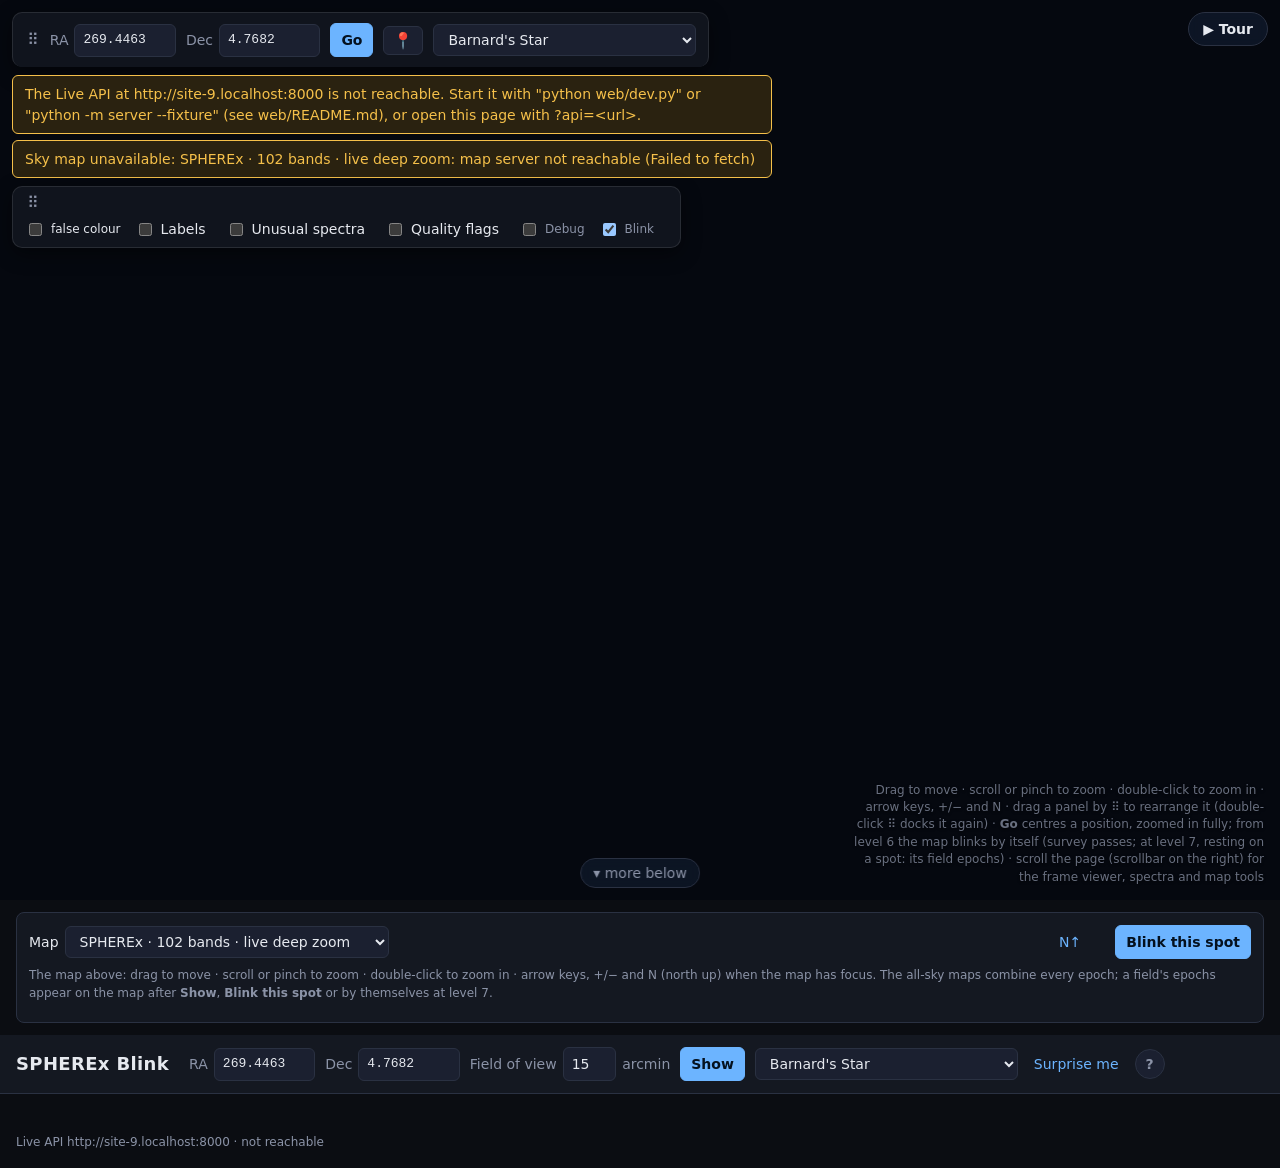
==== commit 5a7da640: "T108: chemistry pictures with any number of features (was max 3); CONTRACTS v0.35 Co-Authored-By: Cl" ====
--- a/web/index.html
+++ b/web/index.html
@@ -81,10 +81,10 @@
         <div class="hud-row">
           <span id="blink-passes" class="explore-epochs" hidden></span>
           <span id="explore-epochs" class="explore-epochs" hidden></span>
-          <!-- T93/T96: chemistry maps of the shown field (feature minus continuum), up to 3 as one colour picture, chemistry.js -->
+          <!-- T93/T96/T108: chemistry maps of the shown field (feature minus continuum), several as one colour picture, chemistry.js -->
           <details id="chem-box" class="chem-pick" hidden>
-            <summary title="Where in this field chemical features absorb or emit: the image at their wavelength minus the neighbouring wavelengths. Tick one for a grey map, two or three for one colour picture">Chemistry: <span id="chem-summary">off</span></summary>
-            <div id="chem-list" class="chem-list" role="group" aria-label="Chemical features, up to 3 at once">
+            <summary title="Where in this field chemical features absorb or emit: the image at their wavelength minus the neighbouring wavelengths. Tick one for a grey map, more for one colour picture">Chemistry: <span id="chem-summary">off</span></summary>
+            <div id="chem-list" class="chem-list" role="group" aria-label="Chemical features">
               <p id="chem-hint" class="muted small"></p>
               <button id="chem-clear" type="button" class="link small" hidden>Clear</button>
             </div>
--- a/web/style.css
+++ b/web/style.css
@@ -442,6 +442,11 @@
 .ol-down { fill: var(--accent); }
 .ol-tick { fill: var(--muted); font-size: 8px; }
 .ol-caveat { margin: 4px 0 0; }
+/* T61: changes brightness */
+.ol-var { margin-top: 14px; border-top: 1px solid var(--border); padding-top: 8px; }
+.ol-subhead { margin: 0 0 4px; }
+.ol-new { color: var(--warn); font-weight: 600; }
+.ol-var .ol-item p { margin: 4px 0 0; }
 @media (max-width: 600px) { .ol-detail { flex-wrap: wrap; } .ol-chart { width: 100%; } }
 /* T86 view: colour–colour diagram + selected source's bands */
 .ol-viz { display: flex; gap: 16px; flex-wrap: wrap; margin: 8px 0 4px; }
@@ -526,6 +531,14 @@
 .chem-list .chem-row:has(input:disabled) { opacity: 0.5; }
 .chem-list p { order: -1; margin: 0 0 4px; white-space: normal; }
 .chem-line { display: block; margin: 2px 0; }
+/* T107: presets at the top of the Chemistry list */
+.chem-presets { display: flex; flex-direction: column; gap: 3px; padding-bottom: 6px; margin-bottom: 4px; border-bottom: 1px solid var(--border); }
+.chem-preset { text-align: left; white-space: nowrap; padding: 3px 8px; border: 1px solid var(--border); border-radius: 4px; background: transparent; color: var(--text); cursor: pointer; }
+.chem-preset:hover { border-color: var(--accent); }
+.chem-preset[aria-pressed="true"] { border-color: var(--accent); background: color-mix(in srgb, var(--accent) 18%, transparent); }
+/* T103: the open list must lie over the legend below it (#chem-note is a later glass card: its backdrop
+   filter makes a stacking context of its own, so the list's z-index alone did not help) */
+.hud-panel:has(.chem-pick[open]) { position: relative; z-index: 30; }
 /* T92: guided tour */
 .tour-start { position: absolute; top: 12px; right: 12px; z-index: 7; background: rgb(15 26 43 / 0.8); color: var(--text);
   border: 1px solid var(--border); border-radius: 999px; padding: 6px 14px; font-weight: 600;
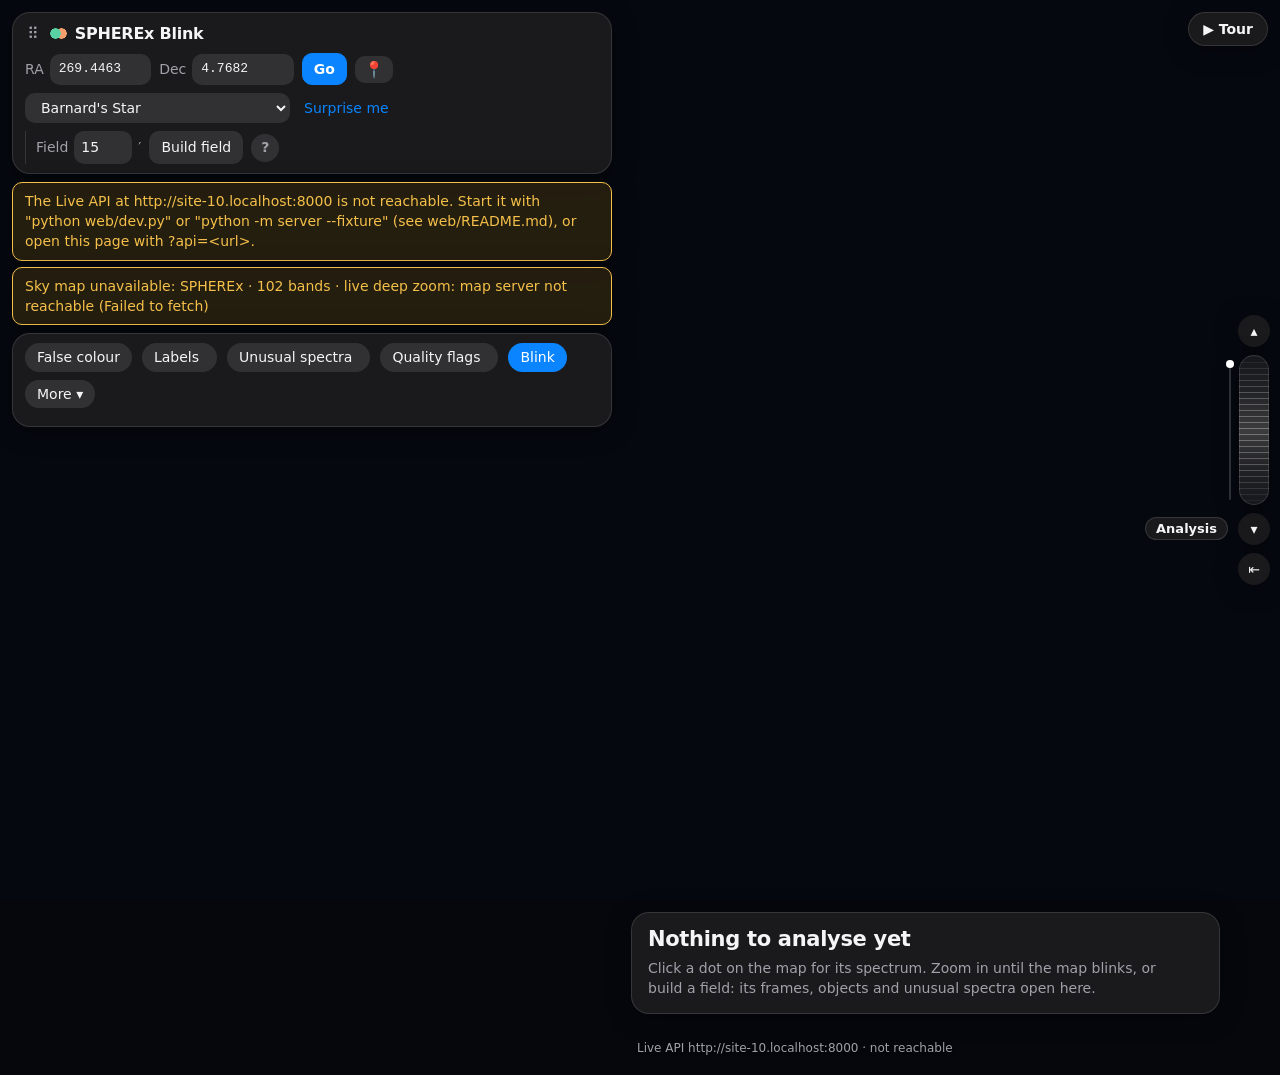
==== commit ad3f0ad7: "T124: floating UI: map behind the page, solid panels over it, thumbwheel to the analysis; one form, " ====
--- a/web/index.html
+++ b/web/index.html
@@ -8,323 +8,311 @@
   <script type="module" src="app.js"></script>
 </head>
 <body>
-  <!-- T90: one page. First screen = the T55 map (the sky map fills the window, the controls float over it,
-       blinking starts by itself at level 6/7). Scroll down (scrollbar on the right; the mouse wheel over the
-       map zooms) for everything else: map tools, the field form, frame viewer, analysis, spectra,
-       objects, frames, provenance. -->
+  <!-- T124: the sky map stays behind the whole page (fixed); everything else floats over it as panels.
+       First screen: the controls (hud.js: drag a panel by its grip). Scrolling (the thumbwheel on the right
+       edge, wheel.js; the mouse wheel over the map zooms the map) brings up the analysis panels. -->
   <section id="explore" class="mapstage" aria-label="Sky map">
-    <!-- T30/T36 Sky map: pan/zoom the whole sky (own WebGL HiPS renderer, sky.js). -->
     <div id="sky" class="sky-stage" aria-label="Sky map: drag to move, scroll or pinch to zoom, double-click to zoom in"></div>
 
-    <!-- Default layout (Jonathan's arrangement, 2026-11-14): one dock on the left. Top: the go-to
-         form (+ progress, messages), then one panel with three lines: view size, band + switches, what
-         blinks. A dragged panel leaves its dock (hud.js); double-clicking its ⠿ docks it again. -->
-    <div class="hud-dock hud-dock-top">
-    <!-- go to a position, then progress and messages -->
-    <div class="hud" data-hud="field">
-      <header class="hud-panel topbar">
-        <!-- "Go" only moves the map: the position centred, zoomed in fully, 📍 on it (no build). -->
-        <form id="go-form" class="field-form" autocomplete="off" aria-label="Go to a position">
-          <label title="Right ascension: decimal degrees (133.795) or hours (08h55m10.8s, 08:55:10.8)">RA
-            <input name="ra" type="text" required placeholder="08h55m10.8s or 133.795" spellcheck="false"></label>
-          <label title="Declination: decimal degrees (-7.245) or -7d14m42.5s, -07:14:42.5">Dec
-            <input name="dec" type="text" required placeholder="-7d14m42.5s or -7.245" spellcheck="false"></label>
-          <button type="submit" class="primary" title="Centre the map on this position, zoomed in fully, and stand the 📍 on it">Go</button>
-          <button type="button" id="pin-btn" aria-pressed="false"
-                  title="Pick a position on the map: the 📍 follows the mouse, a left click takes the spot (Esc cancels)">📍</button>
-          <select id="go-preset" aria-label="Test fields" title="The five test fields named in the challenge, and more fields where something moves (T65): Go there" hidden>
-            <option value="">Test fields…</option>
-          </select>
-        </form>
-        <span id="synthetic-badge" class="badge badge-synthetic" hidden>Synthetic data · not SPHEREx</span>
-      </header>
-
-      <section id="job" class="hud-panel job" hidden aria-live="polite">
-        <div class="job-head">
-          <strong id="job-title">Building field…</strong>
-          <span id="job-elapsed" class="muted"></span>
-          <button id="job-cancel" type="button" class="link">Stop waiting</button>
+    <div class="hud-dock">
+      <!-- where: one form. Go moves the map (no build); Build field asks the Live API for that field. -->
+      <div class="hud" data-hud="field">
+        <header class="hud-panel search">
+          <h1 class="brand">SPHEREx Blink</h1>
+          <form id="field-form" class="field-form" autocomplete="off" aria-describedby="form-tip-text">
+            <label title="Right ascension: decimal degrees (133.795) or hours (08h55m10.8s, 08:55:10.8)">RA
+              <input name="ra" type="text" required placeholder="08h55m10.8s or 133.795" spellcheck="false"></label>
+            <label title="Declination: decimal degrees (-7.245) or -7d14m42.5s, -07:14:42.5">Dec
+              <input name="dec" type="text" required placeholder="-7d14m42.5s or -7.245" spellcheck="false"></label>
+            <button type="button" id="go-btn" class="primary" title="Centre the map on this position, zoomed in fully">Go</button>
+            <button type="button" id="pin-btn" aria-pressed="false"
+                    title="Pick a position on the map: the 📍 follows the mouse, a click takes the spot (Esc cancels)">📍</button>
+            <select id="preset" aria-label="Test fields" title="The five test fields named in the challenge, and more fields where something moves" hidden>
+              <option value="">Test fields…</option>
+            </select>
+            <button type="button" id="surprise" class="link" title="A random field where something moves" hidden>Surprise me</button>
+            <span class="build">
+              <label title="Side of the square field, 5–210 arcmin. Larger fields catch faster movers but take longer to build.">Field
+                <input name="size" type="number" min="5" max="210" step="1" value="15" required> ′</label>
+              <button type="submit" id="show-btn"
+                      title="Build this field from the SPHEREx images: its frames, objects and spectra open in the analysis">Build field</button>
+            </span>
+            <button type="button" id="form-help" class="help-btn" aria-controls="form-tip" aria-expanded="false"
+                    title="How to enter coordinates">?</button>
+            <!-- RA/Dec help bubble (T29): the ? button, or ?tip=1 in the URL -->
+            <div id="form-tip" class="form-tip" role="note" hidden>
+              <span class="form-tip-icon" aria-hidden="true">i</span>
+              <p id="form-tip-text">
+                <strong>Choose any patch of sky.</strong> RA and Dec in decimal degrees (133.795, -7.245) or
+                sexagesimal (08h55m10.8s, -7d14m42.5s), a field of view of 5–210 arcmin, or a test field.
+                Then press <strong>Build field</strong>.
+              </p>
+              <button type="button" id="form-tip-close" class="form-tip-close">Got it</button>
+            </div>
+          </form>
+          <!-- offline mode (?data=<folder>): pick from a static index.json -->
+          <label id="picker" class="picker" hidden>Target
+            <select id="target-select"></select>
+          </label>
+          <span id="synthetic-badge" class="badge badge-synthetic" hidden>Synthetic data · not SPHEREx</span>
+        </header>
+
+        <section id="job" class="hud-panel job" hidden aria-live="polite">
+          <div class="job-head">
+            <strong id="job-title">Building field…</strong>
+            <span id="job-elapsed" class="muted"></span>
+            <button id="job-cancel" type="button" class="link">Stop waiting</button>
+          </div>
+          <progress id="job-progress"></progress>
+          <p id="job-message" class="muted small"></p>
+        </section>
+
+        <div id="messages" class="messages" role="status" aria-live="polite"></div>
+        <p id="pick-why" class="pick-why hud-panel small" hidden></p>
+      </div>
+
+      <!-- what the map shows: band, layers, what blinks -->
+      <div class="hud" data-hud="view">
+        <div class="hud-panel hud-stack">
+          <div class="hud-row">
+            <label id="explore-band-box" class="band" hidden title="SPHEREx has 102 spectral channels; pick one">Band
+              <input id="explore-band" type="range" min="0" max="101" step="1" value="0">
+              <input id="explore-band-lam" type="text" inputmode="decimal" list="lam-features" placeholder="µm" size="6"
+                     title="Type a wavelength in µm: the map jumps to the closest of the 102 channels" aria-label="Band wavelength in µm">
+              <output id="explore-band-out" class="small"></output></label>
+          </div>
+          <div class="hud-row">
+            <label title="False colour of all bands: blue = 0.75–1.62 µm (detectors 1+2), green = 1.63–3.82 µm (3+4), red = 3.83–5.0 µm (5+6). Zoomed in, the detail comes from the band on the slider, the colour from all bands">
+              <input id="band-colour" type="checkbox"> False colour</label>
+            <label title="Names of catalogued stars and objects in the field (SIMBAD, Gaia DR3)">
+              <input id="labels-toggle" type="checkbox"> Labels <span id="labels-note" class="muted small"></span></label>
+            <label title="On: the map blinks by itself between the dates SPHEREx imaged this spot. Off: it stands still; click a date to show that one">
+              <input id="blink-on" type="checkbox" checked> Blink</label>
+            <details class="more">
+              <summary>More</summary>
+              <div class="more-list">
+                <label title="The base map. Another survey (2MASS, AllWISE) shows without the blinking layers over it">Map
+                  <select id="explore-survey"></select></label>
+                <label id="tiles-box" hidden
+                       title="Where the live deep-zoom tiles are computed. balanced: here and on the cloud VM next to the SPHEREx bucket, more to whichever is faster; local: only here; US VM: only there">Tiles
+                  <select id="tiles-mode"><option value="balanced">balanced</option><option value="local">local</option><option value="remote">US VM</option></select></label>
+                <label title="Tile outlines (green sharp, yellow still blurry, red no tile), zoom level and loading state">
+                  <input id="sky-debug" type="checkbox"> Tile outlines</label>
+              </div>
+            </details>
+          </div>
+          <div class="hud-row">
+            <span id="blink-status" class="muted small" title="What blinks is chosen by itself: from level 6 the survey passes (SPHEREx's 6-month all-sky passes); at level 7, after resting on one spot, that spot's field epochs (aligned single frames, with traces and detections of moving objects; built in the background)."></span>
+            <span id="blink-passes" class="explore-epochs" hidden></span>
+            <span id="explore-epochs" class="explore-epochs" hidden></span>
+            <!-- T93/T96/T108: chemistry maps of the shown field (feature minus continuum), chemistry.js -->
+            <details id="chem-box" class="chem-pick" hidden>
+              <summary title="Where in this field chemical features absorb or emit: the image at their wavelength minus the neighbouring wavelengths. Tick one for a grey map, more for one colour picture">Chemistry: <span id="chem-summary">off</span></summary>
+              <div id="chem-list" class="chem-list" role="group" aria-label="Chemical features">
+                <p id="chem-hint" class="muted small"></p>
+                <button id="chem-clear" type="button" class="link small" hidden>Clear</button>
+              </div>
+            </details>
+          </div>
         </div>
-        <progress id="job-progress"></progress>
-        <p id="job-message" class="muted small"></p>
-      </section>
-
-      <div id="messages" class="messages" role="status" aria-live="polite"></div>
-      <p id="pick-why" class="pick-why hud-panel small" hidden></p>
+        <p id="chem-note" class="hud-panel small chem-note" role="status" aria-live="polite" hidden></p>
+        <span id="objects-hud-note" class="hud-panel muted small"></span>
+      </div>
     </div>
 
-    <!-- line 1: how much the map shows; line 2: band (+ typed µm, T78) + switches; line 3: what blinks. -->
-    <div class="hud" data-hud="view">
-      <div class="hud-panel hud-stack">
-        <div class="hud-row hud-nowrap">
-          <span id="explore-pos" class="muted small"></span>
+    <!-- where the cursor (or the view centre) is, and north up -->
+    <div class="map-readout hud-panel">
+      <span id="map-pos"></span>
+      <button id="sky-north" type="button" class="link" title="North up (key N). Dragging over a pole can turn the picture.">N↑</button>
+    </div>
+  </section>
+
+  <datalist id="lam-features"></datalist>
+
+  <!-- the analysis: floats over the map; the spectrum of a map click and the unusual spectra are placed
+       right after #analysis-top by photometry.js and outliers.js -->
+  <div id="analysis" class="deck" aria-label="Analysis">
+    <div id="analysis-top" hidden></div>
+
+    <section id="deck-empty" class="panel deck-empty">
+      <h2>Nothing to analyse yet</h2>
+      <p class="muted">Click a dot on the map for its spectrum. Zoom in until the map blinks, or build a field:
+        its frames, objects and unusual spectra open here.</p>
+    </section>
+
+    <main class="layout">
+      <section class="viewer panel" aria-label="Field and frames">
+        <div id="empty" class="empty">
+          <h2>Pick a patch of sky</h2>
+          <p id="empty-default" hidden>The form is filled in with
+            <strong id="empty-default-name"></strong><span id="empty-default-kind"></span>.
+            Press <strong>Build field</strong> to load it.</p>
+          <p class="muted">The first request for a field builds it from SPHEREx data and can take a minute or
+            two; later requests come from the cache.</p>
         </div>
-        <div class="hud-row">
-          <label id="explore-band-box" hidden title="SPHEREx has 102 spectral channels; pick one">Band
-            <input id="explore-band" type="range" min="0" max="101" step="1" value="0">
-            <input id="explore-band-lam" type="text" inputmode="decimal" list="lam-features" placeholder="µm" size="6"
-                   title="Type a wavelength in µm: the map jumps to the closest of the 102 channels" aria-label="Band wavelength in µm">
-            <output id="explore-band-out" class="small"></output></label>
-          <label class="small" title="False colour of all bands: blue = 0.75–1.62 µm (detectors 1+2), green = 1.63–3.82 µm (3+4), red = 3.83–5.0 µm (5+6); the whole map, survey passes and field epochs. Zoomed in, the detail comes from the band chosen on the slider, the colour from all bands (LRGB)">
-            <input id="band-colour" type="checkbox"> false colour</label>
-          <label title="Names of catalogued stars and objects in the field (SIMBAD, Gaia DR3). Asked only when switched on.">
-            <input id="labels-toggle" type="checkbox"> Labels <span id="labels-note" class="muted small"></span></label>
-          <label id="tiles-box" class="muted small" hidden
-                 title="Where the live deep-zoom tiles are computed. balanced (default): here and on the Google Cloud VM next to the AWS SPHEREx bucket at once, more tiles to whichever is faster right now; local: only here; US VM: only on the VM">Tiles
-            <select id="tiles-mode"><option value="balanced">balanced</option><option value="local">local</option><option value="remote">US VM</option></select></label>
-          <label class="muted small" title="Debug: tile outlines (green sharp, yellow still blurry, red no tile), zoom level and loading state">
-            <input id="sky-debug" type="checkbox"> Debug</label>
-          <label class="muted small" title="On: the map blinks by itself between the dates SPHEREx imaged this spot. Off: it stands still; click a date label below to show that one">
-            <input id="blink-on" type="checkbox" checked> Blink</label>
-          <span id="blink-status" class="muted small" title="What blinks, chosen by itself: from level 6 the survey passes (SPHEREx's 6-month all-sky passes, anywhere, right away); at level 7, after resting on one map tile, that tile's field epochs (aligned single frames, traces and detections of moving objects; built in the background). Using the map tools or the frame viewer below takes over until you move to another tile."></span>
-        </div>
-        <div class="hud-row">
-          <span id="blink-passes" class="explore-epochs" hidden></span>
-          <span id="explore-epochs" class="explore-epochs" hidden></span>
-          <!-- T93/T96/T108: chemistry maps of the shown field (feature minus continuum), several as one colour picture, chemistry.js -->
-          <details id="chem-box" class="chem-pick" hidden>
-            <summary title="Where in this field chemical features absorb or emit: the image at their wavelength minus the neighbouring wavelengths. Tick one for a grey map, more for one colour picture">Chemistry: <span id="chem-summary">off</span></summary>
-            <div id="chem-list" class="chem-list" role="group" aria-label="Chemical features">
-              <p id="chem-hint" class="muted small"></p>
-              <button id="chem-clear" type="button" class="link small" hidden>Clear</button>
+
+        <div id="viewer-body" hidden>
+          <div class="target-head">
+            <div>
+              <h2 id="target-name"></h2>
+              <p id="target-meta" class="muted"></p>
+              <!-- T64: newer SPHEREx data since this field was built -->
+              <p id="target-updates" class="target-updates small" hidden><span id="target-updates-text"></span>
+                <button id="target-updates-rebuild" type="button" class="link" hidden>Rebuild now</button></p>
+              <p id="objects-summary" class="objects-summary"></p>
             </div>
-          </details>
-        </div>
-      </div>
-      <p id="chem-note" class="hud-panel small chem-note" role="status" aria-live="polite" hidden></p>
-      <span id="objects-hud-note" class="hud-panel muted small"></span>
-    </div>
-    </div>
-
-    <!-- bottom right: how to move the map -->
-    <p class="hud-hint muted small">Drag to move · scroll or pinch to zoom · double-click to zoom in · arrow keys, +/− and N ·
-      drag a panel by ⠿ to rearrange it (double-click ⠿ docks it again) ·
-      <strong>Go</strong> centres a position, zoomed in fully; from level 6 the map blinks by itself (survey passes; at level 7, resting on a spot: its field epochs) ·
-      scroll the page (scrollbar on the right) for the frame viewer, spectra and map tools</p>
-    <button id="to-below" type="button" class="to-below" title="Frame viewer, spectra, map tools (or use the scrollbar on the right)">▾ more below</button>
-  </section>
-
-  <datalist id="lam-features"></datalist>
-
-  <!-- ===================== below the first screen: everything of web/ ===================== -->
-
-  <!-- the map's other controls (web/ explore bar): base map, north up, Joerg's pass buttons (T82), cursor
-       position, "Blink this spot" (builds a field from the view). They act on the map above. -->
-  <section id="map-tools" class="map-tools panel" aria-label="Map tools">
-    <div class="explore-bar">
-      <label>Map
-        <select id="explore-survey"></select></label>
-      <span id="explore-passes" class="explore-epochs" title="SPHEREx maps the whole sky once every ~6 months: blink those passes anywhere, zoomed in to 2° or closer (T82)"></span>
-      <span class="spacer"></span>
-      <button id="sky-north" type="button" class="link" title="North up (key N). Dragging over a pole can turn the picture.">N↑</button>
-      <span id="map-pos" class="muted small"></span>
-      <button id="explore-blink" type="button" class="primary"
-              title="Build the per-epoch blink for the centre of this view (field of view clamped to 5–210′)">Blink this spot</button>
-    </div>
-    <p class="muted small explore-note">The map above: drag to move · scroll or pinch to zoom · double-click to zoom in ·
-      arrow keys, +/− and N (north up) when the map has focus. The all-sky maps combine every epoch; a field's
-      epochs appear on the map after <strong>Show</strong>, <strong>Blink this spot</strong> or by themselves at level 7.</p>
-  </section>
-
-  <!-- the field form of web/: build a field of a chosen size (frame viewer, spectra, objects below) -->
-  <header class="topbar build-bar">
-    <h1>SPHEREx Blink</h1>
-
-    <!-- Live mode (default): ask the Live API for any RA/Dec. -->
-    <form id="field-form" class="field-form" autocomplete="off" aria-describedby="form-tip-text">
-      <label title="Right ascension: decimal degrees (133.795) or hours (08h55m10.8s, 08:55:10.8)">RA
-        <input name="ra" type="text" required placeholder="08h55m10.8s or 133.795" spellcheck="false"></label>
-      <label title="Declination: decimal degrees (-7.245) or -7d14m42.5s, -07:14:42.5">Dec
-        <input name="dec" type="text" required placeholder="-7d14m42.5s or -7.245" spellcheck="false"></label>
-      <label title="Side of the square field, 5–210 arcmin. Larger fields catch faster movers but take longer to build.">Field of view
-        <input name="size" type="number" min="5" max="210" step="1" value="15" required> arcmin</label>
-      <button type="submit" class="primary">Show</button>
-      <select id="preset" aria-label="Quick picks" title="The five test fields named in the challenge, and more fields where something moves (T65)" hidden>
-        <option value="">Pick a field…</option>
-      </select>
-      <button type="button" id="surprise" class="link" title="Open a random field from the quick picks" hidden>Surprise me</button>
-      <button type="button" id="form-help" class="help-btn" aria-controls="form-tip" aria-expanded="false"
-              title="How to enter coordinates">?</button>
-      <!-- RA/Dec help bubble (T29). Switched off for now: FORM_TIP_ENABLED in app.js, or ?tip=1. -->
-      <div id="form-tip" class="form-tip" role="note" hidden>
-        <span class="form-tip-icon" aria-hidden="true">i</span>
-        <p id="form-tip-text">
-          <strong>Choose any patch of sky.</strong> Change RA and Dec, in decimal degrees (133.795, -7.245)
-          or sexagesimal (08h55m10.8s, -7d14m42.5s), and the field of view (5–210 arcmin), or pick a test
-          field. Then press <strong>Show</strong>.
-        </p>
-        <button type="button" id="form-tip-close" class="form-tip-close">Got it</button>
-      </div>
-    </form>
-
-    <!-- Offline mode (?data=<folder>): pick from a static index.json. -->
-    <label id="picker" class="picker" hidden>Target
-      <select id="target-select"></select>
-    </label>
-  </header>
-
-  <main class="layout">
-    <section class="viewer" aria-label="Frame viewer">
-      <div id="empty" class="empty">
-        <h2>Pick a patch of sky</h2>
-        <p id="empty-default" hidden>The form above is filled in with
-          <strong id="empty-default-name"></strong><span id="empty-default-kind"></span>.
-          Press <strong>Show</strong> to load it.</p>
-        <p class="muted">Or type any RA and Dec (decimal degrees or sexagesimal) and a field of view, or
-          choose another test field. The first request for a field builds it from SPHEREx data and can
-          take a minute or two; later requests come from the cache.</p>
-      </div>
-
-      <div id="viewer-body" hidden>
-        <div class="target-head">
-          <div>
-            <h2 id="target-name"></h2>
-            <p id="target-meta" class="muted"></p>
-            <!-- T64: newer SPHEREx data since this field was built (GET /api/targets/<id>/updates) -->
-            <p id="target-updates" class="target-updates small" hidden><span id="target-updates-text"></span>
-              <button id="target-updates-rebuild" type="button" class="link" hidden>Rebuild now</button></p>
-            <p id="objects-summary" class="objects-summary"></p>
-          </div>
-          <div class="target-actions">
-            <button id="btn-copy" type="button" class="link" title="Copy a link to this field">Copy link</button>
-            <button id="btn-rebuild" type="button" class="link" title="Rebuild from IRSA to pick up new data">Rebuild</button>
-          </div>
-        </div>
-
-        <div id="stage" class="stage">
-          <div id="frame-stack" class="frame-stack"></div>
-          <!-- Overlay layer for detections / known objects (T13). Pixel coords per CONTRACTS. -->
-          <svg id="overlay" class="overlay" aria-hidden="true"></svg>
-          <div id="stage-label" class="stage-label"></div>
-          <div id="stage-diff-label" class="stage-label stage-diff-label" hidden></div>
-          <div id="stage-stack-label" class="stage-label stage-diff-label" hidden></div>
-          <div id="stage-error" class="stage-error" hidden></div>
-          <!-- T49: while "Measure a star" is on, a click here measures that spot -->
-          <div id="ph-catcher" class="ph-catcher" hidden title="Click a star to measure it (Esc cancels)"></div>
-          <div id="stage-watermark" class="stage-watermark" hidden>SYNTHETIC · NOT SPHEREx DATA</div>
-        </div>
-
-        <div class="controls">
-          <button id="btn-a" type="button" class="slot slot-a" title="Show frame A">A</button>
-          <button id="btn-play" type="button" class="play" aria-pressed="false" title="Blink A/B (Space)">▶ Blink</button>
-          <button id="btn-b" type="button" class="slot slot-b" title="Show frame B">B</button>
-          <button id="btn-diff" type="button" class="diff-btn" aria-pressed="false"
-                  title="Show A − B: steady stars cancel, movers show as a white/black pair (D)">A − B</button>
-          <label class="stack-pick" title="Add frames together so faint sources stand out: all detectors of the shown frame's epoch, its detector over all epochs (T59), or shifted along an object or a guessed motion (T69)">Stack
-            <select id="stack-mode">
-              <option value="off">off</option>
-              <option value="epoch">per epoch</option>
-              <option value="detector">per detector</option>
-              <option value="object">along the selected object</option>
-              <option value="motion">along a guessed motion</option>
-            </select></label>
-          <span id="stack-motion" class="stack-motion" hidden>
-            <input id="stack-rate" type="number" min="0.01" max="3600" step="0.05" value="0.25" aria-label="Guessed rate in arcseconds per hour">″/h
-            toward <input id="stack-pa" type="number" min="0" max="360" step="5" value="90" aria-label="Guessed direction in degrees east of north">°
-          </span>
-          <button id="btn-film" type="button" class="play" aria-pressed="false"
-                  title="Play the frames one after another, like a short film (P)">▶ Play all</button>
-          <select id="film-mode" aria-label="What Play all shows" title="All frames inside the wavelength filter, or one frame per epoch at the wavelength closest to A">
-            <option value="all">all frames</option>
-            <option value="epoch">1 per epoch, A's λ</option>
-          </select>
-          <label class="speed">Interval
-            <input id="speed" type="range" min="100" max="2000" step="50" value="500">
-            <output id="speed-out" for="speed">500 ms</output>
-          </label>
-        </div>
-        <p id="diff-note" class="diff-note muted small" hidden></p>
-        <p id="stack-note" class="diff-note muted small" hidden></p>
-        <!-- T12: compare at the same wavelength. SPHEREx sees each spot at a different wavelength on
-             every visit, and stars change brightness with wavelength. -->
-        <div class="compare" role="group" aria-label="Wavelength filter and matching">
-          <label class="lam">λ
-            <input id="lam-min" type="number" step="0.01" min="0.5" max="5.5" placeholder="min" aria-label="Minimum wavelength in µm">
-            –
-            <input id="lam-max" type="number" step="0.01" min="0.5" max="5.5" placeholder="max" aria-label="Maximum wavelength in µm">
-            µm</label>
-          <label id="det-wrap" hidden>Detector <select id="det-filter"></select></label>
-          <button id="lam-reset" type="button" class="link" hidden>All frames</button>
-          <span id="filter-count" class="muted small"></span>
-          <button id="btn-match" type="button" title="Set B to the frame from another epoch at the closest wavelength to A (M)">Match B to A's λ</button>
-          <label class="lam-at" title="Type a wavelength (µm): A and B become the frames closest to it in the earliest and the latest epoch">Frames at
-            <input id="lam-at" type="text" inputmode="decimal" list="lam-features" placeholder="e.g. 2.17" size="7" aria-label="Show frames at this wavelength, in µm"> µm</label>
-          <span id="lam-at-note" class="muted small" aria-live="polite"></span>
-          <label id="pair-wrap" hidden>Matched pairs <select id="pair-select"></select></label>
-        </div>
-
-        <div id="timeline" class="timeline"></div>
-        <p class="tl-legend muted small">
-          <span class="tl-key tl-key-dot"></span> frame
-          <span class="tl-key tl-key-a"></span> A
-          <span class="tl-key tl-key-b"></span> B
-          <span class="tl-key tl-key-shown"></span> shown ·
-          one panel per epoch, height = wavelength: frames at the same height in different epochs make a fair blink.
-        </p>
-
-        <!-- T49: light curves and spectra on the fly (Live API, real SPHEREx fields only) -->
-        <section id="photometry" class="photometry" aria-labelledby="ph-title" hidden>
-          <div class="ph-head">
-            <h3 id="ph-title">Brightness: spectrum and change over time</h3>
-            <button id="ph-measure" type="button" aria-pressed="false" title="Then click a star on the image">Measure a star</button>
-            <button id="ph-centre" type="button" class="link">Field centre</button>
-            <span id="ph-status" class="muted small"></span>
-          </div>
-          <div id="ph-body"></div>
-        </section>
-
-        <p class="hint muted">
-          <kbd>Space</kbd> blink on/off · <kbd>P</kbd> play all frames · <kbd>X</kbd> flip A/B · <kbd>M</kbd> match B to A's wavelength · <kbd>D</kbd> A − B difference ·
-          <kbd>←</kbd>/<kbd>→</kbd> step through frames · <span class="nodata-swatch" aria-hidden="true"></span> hatched = no data
-        </p>
-      </div>
-    </section>
-
-    <aside id="side" class="side" hidden>
-      <section class="panel">
-        <h3>Shown frame</h3>
-        <dl id="frame-info" class="info"></dl>
-      </section>
-
-      <section class="panel" aria-labelledby="objects-title">
-        <h3 id="objects-title">Objects <span id="objects-count" class="muted"></span></h3>
-        <label id="objects-artifacts" class="small muted objects-toggle" hidden>
-          <input id="objects-show-artifacts" type="checkbox"><span>show artifacts (<span id="objects-artifacts-n">0</span>)</span>
-        </label>
-        <p id="objects-note" class="muted small"></p>
-        <ul id="objects-list" class="objects"></ul>
-      </section>
-
-      <section class="panel">
-        <h3>Frames <span id="frame-count" class="muted"></span></h3>
-        <p class="muted small">Pick A and B to blink. Click a row to view that frame.</p>
-        <div class="table-wrap">
-          <table id="frame-table" class="frames">
-            <thead>
-              <tr>
-                <th title="Blink slot A">A</th>
-                <th title="Blink slot B">B</th>
-                <th>Frame</th>
-                <th>Time (UTC)</th>
-                <th title="Survey epoch">Ep.</th>
-                <th title="Wavelength at target centre">λ µm</th>
-                <th title="Detector">Det.</th>
-              </tr>
-            </thead>
-            <tbody></tbody>
-          </table>
+            <div class="target-actions">
+              <button id="btn-copy" type="button" class="link" title="Copy a link to this field">Copy link</button>
+              <button id="btn-rebuild" type="button" class="link" title="Rebuild from IRSA to pick up new data">Rebuild</button>
+            </div>
+          </div>
+
+          <div id="stage" class="stage">
+            <div id="frame-stack" class="frame-stack"></div>
+            <!-- detections / known objects (T13); pixel coords per CONTRACTS -->
+            <svg id="overlay" class="overlay" aria-hidden="true"></svg>
+            <div id="stage-label" class="stage-label"></div>
+            <div id="stage-diff-label" class="stage-label stage-diff-label" hidden></div>
+            <div id="stage-stack-label" class="stage-label stage-diff-label" hidden></div>
+            <div id="stage-error" class="stage-error" hidden></div>
+            <!-- T49: while "Measure a star" is on, a click here measures that spot -->
+            <div id="ph-catcher" class="ph-catcher" hidden title="Click a star to measure it (Esc cancels)"></div>
+            <div id="stage-watermark" class="stage-watermark" hidden>SYNTHETIC · NOT SPHEREx DATA</div>
+          </div>
+
+          <div class="controls">
+            <button id="btn-a" type="button" class="slot slot-a" title="Show frame A">A</button>
+            <button id="btn-play" type="button" class="play" aria-pressed="false" title="Blink A/B (Space)">▶ Blink</button>
+            <button id="btn-b" type="button" class="slot slot-b" title="Show frame B">B</button>
+            <button id="btn-diff" type="button" class="diff-btn" aria-pressed="false"
+                    title="Show A − B: steady stars cancel, movers show as a white/black pair (D)">A − B</button>
+            <label class="stack-pick" title="Add frames together so faint sources stand out: all detectors of the shown frame's epoch, its detector over all epochs, or shifted along an object or a guessed motion">Stack
+              <select id="stack-mode">
+                <option value="off">off</option>
+                <option value="epoch">per epoch</option>
+                <option value="detector">per detector</option>
+                <option value="object">along the selected object</option>
+                <option value="motion">along a guessed motion</option>
+              </select></label>
+            <span id="stack-motion" class="stack-motion" hidden>
+              <input id="stack-rate" type="number" min="0.01" max="3600" step="0.05" value="0.25" aria-label="Guessed rate in arcseconds per hour">″/h
+              toward <input id="stack-pa" type="number" min="0" max="360" step="5" value="90" aria-label="Guessed direction in degrees east of north">°
+            </span>
+            <button id="btn-film" type="button" class="play" aria-pressed="false"
+                    title="Play the frames one after another, like a short film (P)">▶ Play all</button>
+            <select id="film-mode" aria-label="What Play all shows" title="All frames inside the wavelength filter, or one frame per epoch at the wavelength closest to A">
+              <option value="all">all frames</option>
+              <option value="epoch">1 per epoch, A's λ</option>
+            </select>
+            <label class="speed">Interval
+              <input id="speed" type="range" min="100" max="2000" step="50" value="500">
+              <output id="speed-out" for="speed">500 ms</output>
+            </label>
+          </div>
+          <p id="diff-note" class="diff-note muted small" hidden></p>
+          <p id="stack-note" class="diff-note muted small" hidden></p>
+          <!-- T12: compare at the same wavelength: SPHEREx sees each spot at a different wavelength on every visit -->
+          <div class="compare" role="group" aria-label="Wavelength filter and matching">
+            <label class="lam">λ
+              <input id="lam-min" type="number" step="0.01" min="0.5" max="5.5" placeholder="min" aria-label="Minimum wavelength in µm">
+              –
+              <input id="lam-max" type="number" step="0.01" min="0.5" max="5.5" placeholder="max" aria-label="Maximum wavelength in µm">
+              µm</label>
+            <label id="det-wrap" hidden>Detector <select id="det-filter"></select></label>
+            <button id="lam-reset" type="button" class="link" hidden>All frames</button>
+            <span id="filter-count" class="muted small"></span>
+            <button id="btn-match" type="button" title="Set B to the frame from another epoch at the closest wavelength to A (M)">Match B to A's λ</button>
+            <label class="lam-at" title="Type a wavelength (µm): A and B become the frames closest to it in the earliest and the latest epoch">Frames at
+              <input id="lam-at" type="text" inputmode="decimal" list="lam-features" placeholder="e.g. 2.17" size="7" aria-label="Show frames at this wavelength, in µm"> µm</label>
+            <span id="lam-at-note" class="muted small" aria-live="polite"></span>
+            <label id="pair-wrap" hidden>Matched pairs <select id="pair-select"></select></label>
+          </div>
+
+          <div id="timeline" class="timeline"></div>
+          <p class="tl-legend muted small">
+            <span class="tl-key tl-key-dot"></span> frame
+            <span class="tl-key tl-key-a"></span> A
+            <span class="tl-key tl-key-b"></span> B
+            <span class="tl-key tl-key-shown"></span> shown ·
+            one panel per epoch, height = wavelength
+          </p>
+
+          <!-- T49: light curves and spectra on the fly (Live API, real SPHEREx fields only) -->
+          <section id="photometry" class="photometry" aria-labelledby="ph-title" hidden>
+            <div class="ph-head">
+              <h3 id="ph-title">Brightness: spectrum and change over time</h3>
+              <button id="ph-measure" type="button" aria-pressed="false" title="Then click a star on the image">Measure a star</button>
+              <button id="ph-centre" type="button" class="link">Field centre</button>
+              <span id="ph-status" class="muted small"></span>
+            </div>
+            <div id="ph-body"></div>
+          </section>
+
+          <p class="hint muted">
+            <kbd>Space</kbd> blink · <kbd>P</kbd> play · <kbd>X</kbd> flip A/B · <kbd>M</kbd> match λ · <kbd>D</kbd> A − B ·
+            <kbd>←</kbd>/<kbd>→</kbd> step · <span class="nodata-swatch" aria-hidden="true"></span> no data
+          </p>
         </div>
       </section>
 
-      <details class="panel" id="provenance">
-        <summary>Provenance</summary>
-        <ul id="provenance-list" class="provenance"></ul>
-      </details>
-    </aside>
-  </main>
-
-  <footer class="footer muted small">
-    <span id="source-info">–</span>
-  </footer>
+      <aside id="side" class="side" hidden>
+        <section class="panel">
+          <h3>Shown frame</h3>
+          <dl id="frame-info" class="info"></dl>
+        </section>
+
+        <section class="panel" aria-labelledby="objects-title">
+          <h3 id="objects-title">Objects <span id="objects-count" class="muted"></span></h3>
+          <label id="objects-artifacts" class="small muted objects-toggle" hidden>
+            <input id="objects-show-artifacts" type="checkbox"><span>show artifacts (<span id="objects-artifacts-n">0</span>)</span>
+          </label>
+          <p id="objects-note" class="muted small"></p>
+          <ul id="objects-list" class="objects"></ul>
+        </section>
+
+        <section class="panel">
+          <h3>Frames <span id="frame-count" class="muted"></span></h3>
+          <div class="table-wrap">
+            <table id="frame-table" class="frames">
+              <thead>
+                <tr>
+                  <th title="Blink slot A">A</th>
+                  <th title="Blink slot B">B</th>
+                  <th>Frame</th>
+                  <th>Time (UTC)</th>
+                  <th title="Survey epoch">Ep.</th>
+                  <th title="Wavelength at target centre">λ µm</th>
+                  <th title="Detector">Det.</th>
+                </tr>
+              </thead>
+              <tbody></tbody>
+            </table>
+          </div>
+        </section>
+
+        <details class="panel" id="provenance">
+          <summary>Provenance</summary>
+          <ul id="provenance-list" class="provenance"></ul>
+        </details>
+      </aside>
+    </main>
+
+    <footer class="footer muted small">
+      <span id="source-info">–</span>
+    </footer>
+  </div>
+
+  <!-- T124: the thumbwheel (wheel.js): roll the mouse wheel over it or drag it to scroll the page; the
+       arrows jump to the map and to the analysis -->
+  <nav id="wheel" class="wheel at-top" aria-label="Scroll between the map and the analysis">
+    <button id="wheel-up" type="button" class="wheel-btn" title="Back to the map" aria-label="Back to the map">▴</button>
+    <div id="wheel-knob" class="wheel-knob" role="scrollbar" tabindex="0" aria-controls="analysis" aria-orientation="vertical"
+         aria-valuemin="0" aria-valuemax="100" aria-valuenow="0" aria-label="Page position"
+         title="Roll the mouse wheel here, or drag, to scroll to the analysis"></div>
+    <button id="wheel-down" type="button" class="wheel-btn" title="To the analysis" aria-label="To the analysis">▾</button>
+    <span class="wheel-tag" aria-hidden="true">Analysis</span>
+    <button id="wheel-wide" type="button" class="wheel-btn wheel-wide" aria-pressed="false"
+            title="Wider analysis panels" aria-label="Wider analysis panels">⇤</button>
+  </nav>
 </body>
 </html>
--- a/web/style.css
+++ b/web/style.css
@@ -1,11 +1,16 @@
+/* SPHEREx Blink. T124: the sky map is the page's background (fixed); controls and analysis float over
+   it as glass panels. Sections: tokens · base · controls · map screen (HUD) · thumbwheel · analysis deck ·
+   frame tools · charts (timeline, spectra, unusual spectra) · overlays (tour, discussion) · no-map page. */
+
 :root {
-  --bg: #0b0d12;
-  --panel: #141821;
-  --panel-2: #1b2030;
-  --border: #2a3142;
-  --text: #e6e9ef;
-  --muted: #8b93a7;
-  --accent: #6cb4ff;
+  --bg: #05070d;                         /* the sky behind everything */
+  --panel: #101623;                      /* chart backgrounds, solid cards */
+  --panel-2: #1a2233;                    /* inputs, wells, hovered rows */
+  --glass: rgb(28 28 30 / 0.96);         /* floating panels over the map: solid, no frosted glass */
+  --border: rgb(255 255 255 / 0.12);
+  --text: #f5f5f7;
+  --muted: #a1a1aa;
+  --accent: #0a84ff;                     /* system blue, dark appearance */
   --slot-a: #5ad1a4;
   --slot-b: #f29e6d;
   --warn: #f5c04a;
@@ -13,7 +18,16 @@
   --synthetic: #ffb020;
   --nodata-1: #1a1e28;
   --nodata-2: #10131a;
+  --r-panel: 18px;                       /* panels */
+  --r-ctl: 10px;                          /* buttons, inputs */
+  --lift: 0 4px 24px rgb(0 0 0 / 0.35);
+  --blur: none;
+  --font-ui: -apple-system, BlinkMacSystemFont, "SF Pro Text", "Segoe UI Variable Text", "Segoe UI", system-ui, "Helvetica Neue", Roboto, sans-serif;
+  /* titles and readouts: the same system family at display size */
+  --font-din: -apple-system, BlinkMacSystemFont, "SF Pro Display", "Segoe UI Variable Display", "Segoe UI", system-ui, "Helvetica Neue", Roboto, sans-serif;
+  --wheel-lane: 56px;                    /* room the thumbwheel keeps on the right edge */
   color-scheme: dark;
+  accent-color: var(--accent);
 }
 
 * { box-sizing: border-box; }
@@ -23,13 +37,15 @@
   margin: 0;
   background: var(--bg);
   color: var(--text);
-  font: 14px/1.45 system-ui, -apple-system, "Segoe UI", Roboto, sans-serif;
-}
-
-h1, h2, h3 { margin: 0; font-weight: 600; }
-h1 { font-size: 18px; letter-spacing: 0.02em; }
-h2 { font-size: 20px; }
-h3 { font-size: 13px; text-transform: uppercase; letter-spacing: 0.06em; color: var(--muted); margin-bottom: 8px; }
+  font: 14px/1.45 var(--font-ui);
+}
+/* the thumbwheel is the page's scroll control while the map is there */
+:root:not(:has(body.no-map)) { scrollbar-width: none; }
+:root:not(:has(body.no-map))::-webkit-scrollbar { display: none; }
+
+h1, h2, h3 { margin: 0; font-family: var(--font-din); font-weight: 600; letter-spacing: -0.015em; }
+h2 { font-size: 21px; line-height: 1.2; }
+h3 { font-size: 15px; margin-bottom: 8px; }
 
 .muted { color: var(--muted); }
 .small { font-size: 12px; }
@@ -37,58 +53,267 @@
 kbd { border: 1px solid var(--border); border-radius: 4px; padding: 0 4px; background: var(--panel-2); }
 a { color: var(--accent); }
 
-/* ---------- top bar ---------- */
-.topbar {
-  display: flex; flex-wrap: wrap; align-items: center; gap: 12px 20px;
-  padding: 12px 16px; border-bottom: 1px solid var(--border); background: var(--panel);
-}
-.picker { display: flex; align-items: center; gap: 8px; color: var(--muted); }
-select, button {
-  font: inherit; color: var(--text); background: var(--panel-2);
-  border: 1px solid var(--border); border-radius: 6px; padding: 6px 10px;
+/* ---------- controls ---------- */
+select, button, input[type="text"], input[type="number"], textarea {
+  font: inherit; color: var(--text); background: rgb(255 255 255 / 0.10);
+  border: 1px solid transparent; border-radius: var(--r-ctl); padding: 5px 11px;
+  transition: background-color 0.15s ease, border-color 0.15s ease;
 }
 select { max-width: 60vw; }
+select option, select optgroup { background: var(--panel); color: var(--text); }
 button { cursor: pointer; }
-button:hover:not(:disabled) { border-color: var(--accent); }
-button:focus-visible, select:focus-visible, input:focus-visible { outline: 2px solid var(--accent); outline-offset: 1px; }
+button:disabled { opacity: 0.45; cursor: default; }
+button:hover:not(:disabled):not(.link):not(.primary), select:hover { background: rgb(255 255 255 / 0.17); }
+button:focus-visible, select:focus-visible, input:focus-visible, summary:focus-visible, textarea:focus-visible,
+[tabindex]:focus-visible { outline: 2px solid var(--accent); outline-offset: 1px; }
+button.primary { background: var(--accent); color: #fff; border-color: var(--accent); font-weight: 600; }
+button.link { background: none; border: none; color: var(--accent); padding: 4px 6px; }
+button.link:hover:not(:disabled) { text-decoration: underline; }
+button:where([aria-pressed="true"]:not(.link)) { background: var(--accent); color: #fff; border-color: var(--accent); }
 
 .badge { font-size: 12px; font-weight: 700; padding: 3px 10px; border-radius: 999px; }
 .badge-synthetic { background: var(--synthetic); color: #1a1200; }
-
-/* ---------- messages ---------- */
+.badge-small { font-size: 10px; padding: 1px 6px; vertical-align: 1px; }
+
+/* a floating panel: the map's panels (.hud-panel) and the analysis panels (.panel) */
+.hud-panel, .panel {
+  background: var(--glass); border: 1px solid var(--border); border-radius: var(--r-panel);
+  box-shadow: var(--lift); backdrop-filter: var(--blur); -webkit-backdrop-filter: var(--blur);
+}
+.panel { padding: 14px 16px; min-width: 0; }
+.panel p { margin: 0 0 8px; }
+details.panel summary { cursor: pointer; font: 600 15px var(--font-din); }
+
+/* ---------- messages, build progress ---------- */
 .messages:empty { display: none; }
-.messages { padding: 8px 16px 0; display: grid; gap: 6px; }
-.msg { padding: 8px 12px; border-radius: 6px; border: 1px solid; }
-.msg-error { border-color: var(--error); color: var(--error); background: #2a1215; }
-.msg-warn { border-color: var(--warn); color: var(--warn); background: #2a2210; }
-
-/* ---------- layout ---------- */
-.layout {
-  display: grid; grid-template-columns: minmax(0, 1fr) 380px; gap: 16px;
-  padding: 16px; max-width: 1280px; margin: 0 auto;
-}
-@media (max-width: 900px) {
-  .layout { grid-template-columns: minmax(0, 1fr); }
-}
-
+.messages { display: grid; gap: 6px; }
+.msg { padding: 8px 12px; border-radius: 10px; border: 1px solid; box-shadow: var(--lift);
+  backdrop-filter: var(--blur); -webkit-backdrop-filter: var(--blur); }
+.msg-error { border-color: var(--error); color: var(--error); background: rgb(42 18 21 / 0.88); }
+.msg-warn { border-color: var(--warn); color: var(--warn); background: rgb(42 34 16 / 0.88); }
+
+.job { padding: 10px 12px; border-color: var(--accent); min-width: min(360px, 100%); }
+.job-head { display: flex; flex-wrap: wrap; align-items: baseline; gap: 4px 12px; }
+.job-head .link { margin-left: auto; }
+.job progress { width: 100%; height: 6px; margin-top: 8px; }
+.job p { margin: 6px 0 0; overflow-wrap: anywhere; }
+#job-elapsed { font-variant-numeric: tabular-nums; }
+
+/* ---------- the map screen ---------- */
+/* #sky is fixed behind the page. .mapstage is the first screen: one viewport of free map, with the panels
+   over it. Docks and groups let drags through to the map; only the panels catch the mouse. */
+.mapstage { position: relative; height: 100vh; height: 100dvh; }
+.mapstage[hidden] { display: none; }
+.sky-stage { position: fixed; inset: 0; z-index: 0; overflow: hidden; background: var(--bg); }
+.sky-stage canvas { position: absolute; inset: 0; width: 100%; height: 100%; display: block; }
+.sky-stage .sky-gl { cursor: grab; outline: none; }
+.sky-stage .sky-gl:active { cursor: grabbing; }
+
+.hud-dock { position: absolute; left: 12px; top: 12px; z-index: 10; display: flex; flex-direction: column; align-items: flex-start;
+  gap: 8px; max-width: min(600px, calc(100vw - 24px)); pointer-events: none; }
+.hud { display: flex; flex-direction: column; align-items: flex-start; gap: 8px; max-width: 100%;
+  pointer-events: none; margin: 0; }
+.hud > * { pointer-events: auto; }
+.hud-moved { position: absolute; z-index: 11; max-width: none; }
+.hud-panel { padding: 9px 12px; }
+.hud-panel:empty, .hud-row:not(:has(> :not([hidden]):not(.hud-grip))) { display: none; }   /* nothing to show yet */
+/* drag handles (hud.js): the grip, or any empty part of a panel, moves its group */
+.hud[data-hud] .hud-panel { cursor: grab; touch-action: none; }
+.hud-panel input, .hud-panel select, .hud-panel button, .hud-panel label, .hud-panel output { cursor: auto; }
+.hud-panel button, .hud-panel select, .hud-panel label, .hud-panel summary { cursor: pointer; }
+.hud-grip { cursor: grab !important; background: none; border: none; padding: 0 2px; margin-right: -4px;
+  color: var(--muted); font-size: 16px; line-height: 1; letter-spacing: -1px; user-select: none; touch-action: none; }
+.hud-grip:hover { color: var(--text); }
+.hud-dragging, .hud-dragging .hud-panel, .hud-dragging .hud-grip { cursor: grabbing !important; }
+.hud-dragging .hud-panel { box-shadow: 0 1px 0 rgb(255 255 255 / 0.06) inset, 0 20px 48px rgb(0 0 0 / 0.65); }
+.hud-row { display: flex; flex-wrap: wrap; align-items: center; gap: 8px 10px; }
+.hud-row label { display: inline-flex; align-items: center; gap: 6px; }
+.hud-stack { display: flex; flex-direction: column; align-items: stretch; gap: 9px; }
+/* switches as chips: lit while on */
+.hud-row > label:has(> input[type="checkbox"]) { position: relative; padding: 3px 11px; border-radius: 999px;
+  border: 1px solid transparent; background: rgb(255 255 255 / 0.10); color: var(--text); user-select: none; }
+.hud-row > label > input[type="checkbox"] { position: absolute; inset: 0; width: 100%; height: 100%; margin: 0; opacity: 0; cursor: pointer; }
+.hud-row > label:has(> input[type="checkbox"]):hover { background: rgb(255 255 255 / 0.17); }
+.hud-row > label:has(> input[type="checkbox"]:checked) { color: #fff; background: var(--accent); }
+.hud-row > label:has(> input[type="checkbox"]:checked) .muted { color: rgb(255 255 255 / 0.8); }
+.hud-row > label:has(> input[type="checkbox"]:focus-visible) { outline: 2px solid var(--accent); outline-offset: 1px; }
+.band { flex: 1 1 100%; flex-wrap: wrap; }
+.band input[type="range"] { flex: 1 1 120px; min-width: 90px; }
+#explore-band-lam, #lam-at { width: 6.5em; font-variant-numeric: tabular-nums; }
+
+/* where: wordmark + the one coordinate form */
+.search { display: flex; flex-wrap: wrap; align-items: center; gap: 8px 14px; }
+.brand { display: inline-flex; align-items: center; gap: 8px; font-size: 16px; white-space: nowrap; }
+.brand::before { content: ""; width: 17px; height: 11px; flex: none;   /* the two blink slots, A over B */
+  background: radial-gradient(circle at 5.5px 50%, var(--slot-a) 0 5px, transparent 5.5px),
+              radial-gradient(circle at 11.5px 50%, var(--slot-b) 0 5px, transparent 5.5px); }
+.field-form { position: relative; display: flex; flex-wrap: wrap; align-items: center; gap: 8px; }
+.field-form label { display: flex; align-items: center; gap: 6px; color: var(--muted); }
+.field-form input[type="text"] { width: 13ch; font-family: ui-monospace, "SF Mono", Menlo, Consolas, monospace; font-size: 13px; padding: 5px 8px; }
+.field-form input[type="number"] { width: 6.5ch; padding: 5px 6px; }
+.field-form input:invalid:not(:placeholder-shown) { border-color: var(--error); }
+.build { display: inline-flex; align-items: center; gap: 8px; padding-left: 10px; border-left: 1px solid var(--border); }
+.picker { display: flex; align-items: center; gap: 8px; color: var(--muted); }
+#pin-btn { padding: 3px 8px; font-size: 16px; line-height: 1.2; }
+.help-btn { width: 28px; height: 28px; padding: 0; border-radius: 50%; font-weight: 700; color: var(--muted); }
+.help-btn[aria-expanded="true"] { color: var(--text); border-color: var(--accent); }
+/* RA/Dec help bubble (T29); positioned by app.js */
+.form-tip {
+  position: absolute; z-index: 20; top: 0; left: 0;
+  display: flex; flex-wrap: wrap; align-items: flex-start; gap: 8px 10px;
+  width: min(380px, calc(100vw - 32px)); padding: 10px 12px; border-radius: 10px;
+  background: #2b3140; color: #fff; border: 1px solid #4c5568;
+  box-shadow: 0 8px 24px rgb(0 0 0 / 0.55); font-size: 13px; line-height: 1.45;
+}
+.form-tip::before {
+  content: ""; position: absolute; top: -7px; left: var(--arrow-x, 20px);
+  width: 12px; height: 12px; background: inherit; transform: rotate(45deg);
+  border-left: 1px solid #4c5568; border-top: 1px solid #4c5568;
+}
+.form-tip-icon {
+  flex: none; width: 22px; height: 22px; border-radius: 4px; display: grid; place-items: center;
+  background: var(--accent); color: #fff; font: 700 14px/1 Georgia, serif; font-style: italic;
+}
+.form-tip p { flex: 1 1 calc(100% - 40px); margin: 0; min-width: 0; }   /* the button wraps below */
+.form-tip-close { margin-left: auto; padding: 3px 10px; font-size: 12px; }
+/* T65: why a quick pick is interesting */
+.pick-why { margin: 0; max-width: 520px; border-left: 3px solid var(--accent); color: var(--muted); }
+.pick-why strong { color: var(--text); }
+
+/* "More": base map, tiles, tile outlines */
+.more { position: relative; }
+.more > summary, .chem-pick > summary { cursor: pointer; list-style: none; white-space: nowrap; padding: 3px 11px;
+  border: 1px solid transparent; border-radius: 999px; background: rgb(255 255 255 / 0.10); }
+.more > summary::-webkit-details-marker, .chem-pick > summary::-webkit-details-marker { display: none; }
+.more > summary::after, .chem-pick > summary::after { content: " ▾"; }
+.more[open] > summary::after, .chem-pick[open] > summary::after { content: " ▴"; }
+.more[open] > summary, .chem-pick[open] > summary, .more > summary:hover, .chem-pick > summary:hover { background: rgb(255 255 255 / 0.17); }
+.more-list, .chem-list { position: absolute; z-index: 20; top: calc(100% + 6px); left: 0; display: flex; flex-direction: column;
+  min-width: 240px; padding: 10px 12px; background: rgb(36 38 46 / 0.96); border: 1px solid var(--border); border-radius: 10px;
+  box-shadow: 0 10px 28px rgb(0 0 0 / 0.55); }
+.more-list { gap: 8px; }
+.more-list label { justify-content: space-between; white-space: nowrap; color: var(--muted); }
+.more-list select { max-width: 260px; }
+/* an open list lies over the panels below it (each glass panel is a stacking context of its own, T103) */
+.hud-panel:has(.chem-pick[open], .more[open]) { position: relative; z-index: 30; }
+
+/* dates of the survey passes / field epochs; the shown one marked, those still loading dimmed */
+.explore-epochs { display: inline-flex; flex-wrap: wrap; align-items: center; gap: 6px; }
+.explore-epochs button[aria-pressed="true"] { outline: 2px solid currentColor; }
+.pass-label { cursor: pointer; padding: 1px 8px; border-radius: 999px; font-size: 12px; opacity: 0.7; white-space: nowrap;
+  border: 1px solid transparent; font-variant-numeric: tabular-nums; }
+.pass-label.current { opacity: 1; border-color: currentColor; }
+.pass-label.loading { opacity: 0.4; }
+
+/* cursor / centre position, north up: bottom left */
+.map-readout { position: absolute; left: 12px; bottom: 12px; z-index: 9; display: flex; align-items: center; gap: 6px;
+  padding: 4px 6px 4px 12px; border-radius: 999px; font: 13px var(--font-din); font-variant-numeric: tabular-nums;
+  color: var(--muted); max-width: calc(100vw - 24px - var(--wheel-lane)); white-space: nowrap; }
+.map-readout #map-pos { overflow: hidden; text-overflow: ellipsis; }
+.map-readout:not(:has(#map-pos:not(:empty))) { display: none; }
+
+/* 📍 marker (cursorpin.js): needle tip on the point, RA/Dec under it; fades 5 s after Go / a pick.
+   --pin-tip-y: where the needle tip sits in the glyph (fraction of its height from the top) */
+.cursor-pin { position: fixed; left: 0; top: 0; z-index: 30; pointer-events: none; will-change: transform;
+  --pin-tip-y: 94%; transition: opacity 0.8s ease; }
+.cursor-pin-fading { opacity: 0; }
+.cursor-pin-icon { position: absolute; left: 0; top: 0; transform: translate(-50%, calc(-1 * var(--pin-tip-y)));
+  font-size: 28px; line-height: 1; filter: drop-shadow(0 2px 3px rgb(0 0 0 / 0.7)); }
+body.pin-picking .sky-stage canvas { cursor: crosshair !important; }
+.cursor-pin-pill { position: absolute; left: 0; top: 6px; transform: translateX(-50%); white-space: nowrap;
+  display: flex; flex-direction: column; align-items: center; padding: 3px 9px; border-radius: 9px;
+  font-size: 12px; line-height: 1.35; font-variant-numeric: tabular-nums;
+  background: rgb(36 38 46 / 0.9); border: 1px solid var(--border); color: var(--text);
+  box-shadow: 0 3px 10px rgb(0 0 0 / 0.5); }
+/* hover card of the map names (skylabels.js) */
+.paths-tip {
+  position: absolute; z-index: 5; max-width: 300px; padding: 8px 10px; border-radius: 10px;
+  background: rgb(36 38 46 / 0.94); border: 1px solid var(--border); color: var(--text);
+  font-size: 12px; line-height: 1.4; pointer-events: auto; box-shadow: 0 4px 14px rgb(0 0 0 / 0.45);
+}
+.paths-tip strong { display: block; font-size: 13px; margin-bottom: 4px; color: #ffe2a8; }
+.paths-tip dl { display: grid; grid-template-columns: auto 1fr; gap: 2px 10px; margin: 0; }
+.paths-tip dt { color: var(--muted); }
+.paths-tip dd { margin: 0; font-variant-numeric: tabular-nums; overflow-wrap: anywhere; }
+.paths-tip-foot { display: flex; justify-content: space-between; gap: 12px; margin-top: 6px; font-size: 11px; }
+
+/* buttons on the map, top right: tour (T92), discussion (T120) */
+.tour-start, .community-btn { position: absolute; right: 12px; z-index: 7; background: var(--glass); color: var(--text);
+  border: 1px solid var(--border); border-radius: 999px; padding: 6px 14px; font-weight: 600; box-shadow: var(--lift);
+  backdrop-filter: var(--blur); -webkit-backdrop-filter: var(--blur); }
+.tour-start { top: 12px; }
+.community-btn { top: 54px; }
+
+/* ---------- the thumbwheel (wheel.js) ---------- */
+.wheel { position: fixed; right: 10px; top: 50%; transform: translateY(-50%); z-index: 40;
+  display: flex; flex-direction: column; align-items: center; gap: 8px; }
+.wheel-btn { width: 32px; height: 32px; padding: 0; border-radius: 50%; display: grid; place-items: center; line-height: 1;
+  background: var(--glass); box-shadow: var(--lift); backdrop-filter: var(--blur); -webkit-backdrop-filter: var(--blur); }
+/* a knurled wheel seen edge-on: the ridges roll with the page (--roll, px), the shading makes it round */
+.wheel-knob { position: relative; width: 30px; height: 150px; border-radius: 15px; cursor: ns-resize; touch-action: none;
+  border: 1px solid var(--border);
+  background:
+    linear-gradient(180deg, rgb(20 22 28 / 0.9) 0%, rgb(20 22 28 / 0.25) 24%, rgb(255 255 255 / 0.10) 50%, rgb(20 22 28 / 0.25) 76%, rgb(20 22 28 / 0.9) 100%),
+    repeating-linear-gradient(180deg, rgb(255 255 255 / 0.34) 0 1px, rgb(255 255 255 / 0.05) 1px 6px),
+    var(--glass);
+  background-position: 0 0, 0 var(--roll, 0px), 0 0;
+  box-shadow: var(--lift); backdrop-filter: var(--blur); -webkit-backdrop-filter: var(--blur); }
+.wheel-knob:hover, .wheel-knob.rolling { border-color: rgb(255 255 255 / 0.4); }
+/* how far down the page is: a mark travelling along the wheel's left side (--p: 0 map … 1 end) */
+.wheel-knob::before { content: ""; position: absolute; left: -11px; top: 4px; bottom: 4px; width: 2px; border-radius: 1px;
+  background: rgb(255 255 255 / 0.16); }
+.wheel-knob::after { content: ""; position: absolute; left: -14px; width: 8px; height: 8px; border-radius: 50%;
+  top: calc(4px + var(--p, 0) * (100% - 16px)); background: #fff; }
+.wheel-tag { position: absolute; right: calc(100% + 10px); top: calc(32px + 8px + 150px + 8px + 4px); padding: 3px 10px;
+  border-radius: 999px; background: var(--glass); border: 1px solid var(--border); font: 600 13px var(--font-din);
+  white-space: nowrap; pointer-events: none; opacity: 0; transition: opacity 0.2s ease; }
+.wheel.at-top .wheel-tag { opacity: 1; }
+.wheel-wide { display: none; }
+body.no-map .wheel { display: none; }
+
+/* ---------- the analysis: panels over the map ---------- */
+.deck { position: relative; z-index: 20; container: deck / inline-size; display: grid; grid-template-columns: minmax(0, 1fr);
+  gap: 12px; align-content: start;
+  margin: 0 var(--wheel-lane) 0 12px; padding: 12px 0 16px; pointer-events: none; }
+.deck > *, .layout > *, .side > * { pointer-events: auto; min-width: 0; }
+.deck > .layout, .layout > .side { pointer-events: none; }
+.deck > .photometry, .deck > .outliers { margin: 0; }
+.deck-empty h2 { margin-bottom: 6px; }
+.deck-empty p { margin: 0; max-width: 60ch; }
+body:not(.map-only) .deck-empty,
+.deck:has(> #photometry:not([hidden]), > #outliers:not([hidden]), #viewer-body:not([hidden])) .deck-empty { display: none; }
+.layout { display: grid; grid-template-columns: minmax(0, 1fr); gap: 12px; min-width: 0; }
+@container deck (min-width: 940px) {
+  .layout { grid-template-columns: minmax(0, 1fr) 380px; }
+}
+.side { display: grid; grid-template-columns: minmax(0, 1fr); gap: 12px; align-content: start; min-width: 0; }
+.footer { padding: 2px 6px; width: fit-content; max-width: 100%; text-shadow: 0 1px 3px #000; overflow-wrap: anywhere; }
+
+/* the field: name, frame tools, timeline, spectrum */
+.viewer { min-width: 0; }
+body.map-only .viewer:has(> #viewer-body[hidden]) { display: none; }
 .target-head { display: flex; justify-content: space-between; align-items: flex-start; gap: 12px; margin-bottom: 10px; }
 .target-head h2 { overflow-wrap: anywhere; }
 .target-head p { margin: 2px 0 0; }
 .target-actions { display: flex; gap: 4px; flex-shrink: 0; }
-
-/* ---------- stage ---------- */
+.target-updates { margin: 4px 0 0; padding: 4px 8px; border-left: 3px solid var(--warn); color: var(--text); }
+.target-updates button { margin-left: 6px; }
+.empty h2 { margin-bottom: 8px; }
+.empty p { margin: 0; max-width: 60ch; }
+.empty p + p { margin-top: 8px; }
+
+/* ---------- frame image (?frames=1, offline, ?explore=0) ---------- */
 .stage {
   position: relative; width: 100%; max-width: min(100%, 78vh);
   aspect-ratio: var(--ar, 1 / 1);
-  border: 1px solid var(--border); border-radius: 4px; overflow: hidden;
-  /* Hatched background shows through transparent pixels = no data. */
+  border: 1px solid var(--border); border-radius: 6px; overflow: hidden;
+  /* hatched background shows through transparent pixels = no data */
   background: repeating-linear-gradient(45deg, var(--nodata-1) 0 6px, var(--nodata-2) 6px 12px);
 }
 .frame-stack, .frame-stack img, .overlay { position: absolute; inset: 0; width: 100%; height: 100%; }
 .frame-stack img { image-rendering: pixelated; visibility: hidden; user-select: none; -webkit-user-drag: none; }
 .frame-stack img.shown { visibility: visible; }
 .overlay { pointer-events: none; overflow: visible; }
-
 .stage-label {
   position: absolute; top: 8px; left: 8px; right: 8px; width: fit-content; z-index: 1; padding: 3px 8px; border-radius: 4px;
   background: rgb(0 0 0 / 0.75); color: #fff; font: 600 12px ui-monospace, Menlo, Consolas, monospace;
@@ -104,130 +329,44 @@
   position: absolute; left: 0; right: 0; bottom: 0; padding: 4px; text-align: center;
   background: rgb(255 176 32 / 0.85); color: #1a1200; font-weight: 700; font-size: 12px; letter-spacing: 0.08em;
 }
-
-/* ---------- controls ---------- */
+/* Map only (default, see app.js): no frame image or what is drawn on it; the frame tools (A/B, blink, A − B,
+   play, λ filter, timeline, frame panels) drive the map instead (T81, mapframes.js). ?frames=1 shows it. */
+body.map-only #empty, body.map-only #stage, body.map-only #paths-controls, body.map-only #trail-controls,
+body.map-only #ph-measure { display: none !important; }
+
+/* ---------- frame tools ---------- */
 .controls { display: flex; flex-wrap: wrap; align-items: center; gap: 8px; margin-top: 10px; }
 .slot { min-width: 44px; font-weight: 700; }
 .slot-a { border-left: 4px solid var(--slot-a); }
 .slot-b { border-left: 4px solid var(--slot-b); }
-.slot.active { background: #26304a; }
-.play { min-width: 110px; }
-.play[aria-pressed="true"] { background: var(--accent); color: #04111f; border-color: var(--accent); }
+.slot.active { background: rgb(125 185 255 / 0.22); }
+.play { min-width: 104px; }
+.diff-btn { font-weight: 700; }
 .speed { display: flex; align-items: center; gap: 8px; color: var(--muted); margin-left: auto; }
 .speed output { min-width: 60px; font-variant-numeric: tabular-nums; color: var(--text); }
-.hint { margin: 8px 0 0; font-size: 12px; }
+.hint { margin: 10px 0 0; font-size: 12px; }
 .nodata-swatch {
   display: inline-block; width: 12px; height: 12px; vertical-align: -2px; border: 1px solid var(--border);
   background: repeating-linear-gradient(45deg, var(--nodata-1) 0 3px, var(--nodata-2) 3px 6px);
 }
-
-/* ---------- side panels ---------- */
-.side { display: grid; gap: 16px; align-content: start; min-width: 0; }
-.panel { background: var(--panel); border: 1px solid var(--border); border-radius: 8px; padding: 12px; min-width: 0; }
-.panel p { margin: 0 0 8px; }
-details.panel summary { cursor: pointer; color: var(--muted); font-size: 13px; text-transform: uppercase; letter-spacing: 0.06em; }
-
-.info { display: grid; grid-template-columns: max-content minmax(0, 1fr); gap: 4px 12px; margin: 0; }
-.info dt { color: var(--muted); }
-.info dd { margin: 0; overflow-wrap: anywhere; font-variant-numeric: tabular-nums; }
-
-.table-wrap { max-height: 420px; overflow: auto; border: 1px solid var(--border); border-radius: 6px; }
-table.frames { width: 100%; border-collapse: collapse; font-size: 12px; font-variant-numeric: tabular-nums; }
-.frames th, .frames td { padding: 4px 6px; text-align: left; white-space: nowrap; }
-.frames th { position: sticky; top: 0; background: var(--panel-2); color: var(--muted); font-weight: 600; }
-.frames tbody tr { cursor: pointer; border-top: 1px solid var(--border); }
-.frames tbody tr:hover { background: var(--panel-2); }
-.frames tbody tr.shown { background: #22304d; }
-.frames tbody tr.broken td:nth-child(3) { color: var(--error); }
-.frames input[type="radio"] { margin: 0; cursor: pointer; }
-.frames input[name="slot-a"] { accent-color: var(--slot-a); }
-.frames input[name="slot-b"] { accent-color: var(--slot-b); }
-
-.provenance { margin: 8px 0 0; padding-left: 18px; display: grid; gap: 6px; }
-.provenance code { overflow-wrap: anywhere; }
-
-.footer { padding: 8px 16px 16px; max-width: 1280px; margin: 0 auto; }
-
-/* ---------- field request form (live mode) ---------- */
-.field-form { display: flex; flex-wrap: wrap; align-items: center; gap: 8px 10px; flex: 1 1 520px; }
-.field-form label { display: flex; align-items: center; gap: 6px; color: var(--muted); }
-.field-form input {
-  font: inherit; color: var(--text); background: var(--panel-2);
-  border: 1px solid var(--border); border-radius: 6px; padding: 6px 8px;
-}
-.field-form input[type="text"] { width: 13ch; font-family: ui-monospace, "SF Mono", Menlo, Consolas, monospace; font-size: 13px; }
-.field-form input[type="number"] { width: 6ch; }
-.field-form input:invalid:not(:placeholder-shown) { border-color: var(--error); }
-/* RA/Dec help bubble (T29), styled like the browser's own validation popup; positioned by app.js */
-.field-form { position: relative; }
-.form-tip {
-  position: absolute; z-index: 20; top: 0; left: 0;
-  display: flex; flex-wrap: wrap; align-items: flex-start; gap: 8px 10px;
-  width: min(380px, calc(100vw - 32px)); padding: 10px 12px; border-radius: 8px;
-  background: #3a3d45; color: #fff; border: 1px solid #575c68;
-  box-shadow: 0 8px 24px rgb(0 0 0 / 0.55); font-size: 13px; line-height: 1.45;
-}
-.form-tip::before {
-  content: ""; position: absolute; top: -7px; left: var(--arrow-x, 20px);
-  width: 12px; height: 12px; background: inherit; transform: rotate(45deg);
-  border-left: 1px solid #575c68; border-top: 1px solid #575c68;
-}
-.form-tip-icon {
-  flex: none; width: 22px; height: 22px; border-radius: 4px; display: grid; place-items: center;
-  background: var(--accent); color: #04111f; font: 700 14px/1 Georgia, serif; font-style: italic;
-}
-.form-tip p { flex: 1 1 calc(100% - 40px); margin: 0; min-width: 0; } /* button wraps below */
-.help-btn { width: 30px; height: 30px; padding: 0; border-radius: 50%; font-weight: 700; color: var(--muted); }
-.help-btn[aria-expanded="true"] { color: var(--text); border-color: var(--accent); }
-.form-tip-close { margin-left: auto; padding: 3px 10px; font-size: 12px; }
-button.primary { background: var(--accent); color: #04111f; border-color: var(--accent); font-weight: 600; }
-button.link { background: none; border: none; color: var(--accent); padding: 4px 6px; }
-button.link:hover { text-decoration: underline; }
-/* T65: why a quick pick is interesting, under the header */
-.pick-why { margin: 8px 16px 0; padding: 6px 10px; border-left: 3px solid var(--accent); color: var(--muted); font-size: 0.9em; max-width: 900px; }
-.pick-why strong { color: var(--text); }
-/* T78: type an exact wavelength */
-#explore-band-lam, #lam-at { width: 6.5em; font-variant-numeric: tabular-nums; }
-.lam-at { display: inline-flex; align-items: center; gap: 4px; }
+.lam-at, .stack-pick, .stack-motion { display: inline-flex; align-items: center; gap: 4px; }
 #lam-at-note { flex-basis: 100%; }
-/* T59: stacks */
-.stack-pick { display: inline-flex; align-items: center; gap: 4px; }
-.stack-motion { display: inline-flex; align-items: center; gap: 4px; }
 #stack-rate, #stack-pa { width: 5em; }
-
-/* ---------- build progress ---------- */
-.job {
-  margin: 12px 16px 0; padding: 10px 12px; border: 1px solid var(--accent); border-radius: 8px;
-  background: #0f1a2b; max-width: 1248px;
-}
-@media (min-width: 1280px) { .job { margin-left: auto; margin-right: auto; } }
-.job-head { display: flex; flex-wrap: wrap; align-items: baseline; gap: 4px 12px; }
-.job-head .link { margin-left: auto; }
-.job progress { width: 100%; height: 8px; margin-top: 8px; accent-color: var(--accent); }
-.job p { margin: 6px 0 0; overflow-wrap: anywhere; }
-#job-elapsed { font-variant-numeric: tabular-nums; }
-
-/* ---------- empty state ---------- */
-.empty {
-  border: 1px dashed var(--border); border-radius: 8px; padding: 32px 24px; max-width: 640px;
-}
-.empty h2 { margin-bottom: 8px; }
-.empty p { margin: 0; }
-.empty p + p { margin-top: 8px; }
-
-@media (max-width: 600px) {
-  .field-form input[type="text"] { width: 100%; }
-  .field-form label:has(input[type="text"]) { flex: 1 1 100%; }
-  .field-form label:has(input[type="text"]) input { flex: 1; }
-}
-
-/* ---------- T12: wavelength filter, matching, epoch timeline ---------- */
+#film-mode { max-width: 15rem; }
+/* T43: difference view A − B */
+.diff-canvas { position: absolute; inset: 0; width: 100%; height: 100%; image-rendering: pixelated; }
+.stage-diff-label { z-index: 2; border-left-color: var(--accent); }
+.diff-note { margin: 6px 0 0; display: flex; flex-wrap: wrap; align-items: center; gap: 4px; }
+.diff-key { display: inline-block; width: 12px; height: 12px; border: 1px solid var(--border); vertical-align: -2px; }
+.diff-white { background: #fff; }
+.diff-black { background: #000; }
+.diff-grey { background: #808080; }
+.diff-nodata { background: rgb(64, 84, 140); }
+
+/* T12: wavelength filter, matching, epoch timeline */
 .compare { display: flex; flex-wrap: wrap; align-items: center; gap: 8px 12px; margin-top: 10px; color: var(--muted); }
 .compare label { display: flex; align-items: center; gap: 6px; }
-.compare input[type="number"] {
-  width: 7ch; font: inherit; color: var(--text); background: var(--panel-2);
-  border: 1px solid var(--border); border-radius: 6px; padding: 5px 6px;
-}
+.compare input[type="number"] { width: 7ch; padding: 5px 6px; }
 .timeline { margin-top: 10px; width: 100%; min-height: 136px; }
 .tl-svg { display: block; overflow: visible; }
 .tl-panel { fill: var(--panel); stroke: var(--border); stroke-width: 1; }
@@ -237,7 +376,7 @@
 .tl-band { fill: var(--accent); opacity: 0.12; }
 .tl-frame { cursor: pointer; }
 .tl-hit { fill: transparent; }
-.tl-dot { fill: #6da7ec; stroke: var(--panel); stroke-width: 2; paint-order: stroke; pointer-events: none; } /* the larger .tl-hit takes clicks */
+.tl-dot { fill: #6da7ec; stroke: var(--panel); stroke-width: 2; paint-order: stroke; pointer-events: none; }   /* the larger .tl-hit takes clicks */
 .tl-frame:hover .tl-dot { fill: #9ec5f4; }
 .tl-frame.is-a .tl-dot { fill: var(--slot-a); }
 .tl-frame.is-b .tl-dot { fill: var(--slot-b); }
@@ -251,16 +390,35 @@
 .tl-key-b { background: var(--slot-b); }
 .tl-key-shown { border: 2px solid #fff; }
 
-/* ---------- T13: objects panel ---------- */
+/* ---------- side panels: shown frame, objects, frames, provenance ---------- */
+.info { display: grid; grid-template-columns: max-content minmax(0, 1fr); gap: 4px 12px; margin: 0; }
+.info dt { color: var(--muted); }
+.info dd { margin: 0; overflow-wrap: anywhere; font-variant-numeric: tabular-nums; }
+
+.table-wrap { max-height: 420px; overflow: auto; border: 1px solid var(--border); border-radius: 8px; }
+table.frames { width: 100%; border-collapse: collapse; font-size: 12px; font-variant-numeric: tabular-nums; }
+.frames th, .frames td { padding: 4px 6px; text-align: left; white-space: nowrap; }
+.frames th { position: sticky; top: 0; background: var(--panel-2); color: var(--muted); font-weight: 600; }
+.frames tbody tr { cursor: pointer; border-top: 1px solid var(--border); }
+.frames tbody tr:hover { background: var(--panel-2); }
+.frames tbody tr.shown { background: rgb(125 185 255 / 0.2); }
+.frames tbody tr.broken td:nth-child(3) { color: var(--error); }
+.frames input[type="radio"] { margin: 0; cursor: pointer; }
+.frames input[name="slot-a"] { accent-color: var(--slot-a); }
+.frames input[name="slot-b"] { accent-color: var(--slot-b); }
+
+.provenance { margin: 8px 0 0; padding-left: 18px; display: grid; gap: 6px; }
+.provenance code { overflow-wrap: anywhere; }
+
+/* T13: objects */
 .objects-summary { margin: 4px 0 0; font-size: 13px; color: var(--muted); }
 .objects-summary:empty { display: none; }
 .obj-unknown-text { color: var(--warn); }
-.badge-small { font-size: 10px; padding: 1px 6px; vertical-align: 1px; }
 .objects-toggle { display: flex; align-items: center; gap: 6px; margin-bottom: 6px; }
 .objects { list-style: none; margin: 0; padding: 0; display: grid; gap: 4px; max-height: 280px; overflow: auto; }
 .obj-row {
   display: grid; gap: 2px; width: 100%; text-align: left; padding: 6px 8px;
-  background: var(--panel-2); border: 1px solid transparent; border-radius: 6px;
+  background: rgb(255 255 255 / 0.05); border: 1px solid transparent; border-radius: var(--r-ctl);
 }
 .obj-row.is-focus { border-color: var(--warn); }
 .obj-line { display: flex; flex-wrap: wrap; align-items: center; gap: 6px; }
@@ -274,105 +432,14 @@
 .obj-artifact { color: var(--muted); border-color: var(--border); border-style: dashed; }
 .focus-ring { fill: none; stroke: var(--warn); stroke-width: 2.5; animation: focus-pulse 1.4s ease-in-out infinite; }
 @keyframes focus-pulse { 50% { stroke-opacity: 0.35; } }
-@media (prefers-reduced-motion: reduce) { .focus-ring { animation: none; } }
-/* T30/T36 sky map (own renderer, sky.js).
-   T55 /app/: the map fills the whole window; the controls float over it in panels. Default layout:
-   two docks on the left edge (.hud-dock-top: field request, then "Blink this spot"; .hud-dock-bottom:
-   switches above band + epochs). .hud = one draggable group, .hud-panel = its clickable glass card.
-   A dragged group leaves its dock (.hud-moved = fixed at its own spot, hud.js). Docks and groups let
-   drags through to the map; only the panels catch the mouse. */
-.sky-stage { position: fixed; inset: 0; z-index: 0; overflow: hidden; background: #05080f; }
-body.fullmap { overflow: hidden; height: 100vh; }
-.hud-dock { position: fixed; left: 12px; z-index: 10; display: flex; flex-direction: column; align-items: flex-start;
-  gap: 8px; max-width: min(760px, calc(100vw - 24px)); pointer-events: none; }
-.hud-dock-top { top: 12px; }
-.hud-dock-bottom { bottom: 12px; }
-.hud { display: flex; flex-direction: column; align-items: flex-start; gap: 8px; max-width: 100%;
-  pointer-events: none; margin: 0; }
-.hud > * { pointer-events: auto; }
-.hud-moved { position: fixed; z-index: 11; max-width: none; }
-.hud-hint { position: fixed; right: 16px; bottom: 14px; z-index: 5; max-width: min(420px, 40vw); margin: 0;
-  text-align: right; pointer-events: none; text-shadow: 0 1px 3px #000; opacity: 0.75; }
-.hud-panel {
-  background: rgb(20 24 33 / 0.82); border: 1px solid rgb(255 255 255 / 0.10); border-radius: 10px;
-  padding: 8px 12px; box-shadow: 0 6px 20px rgb(0 0 0 / 0.45);
-  backdrop-filter: blur(8px); -webkit-backdrop-filter: blur(8px);
-}
-.hud-panel:empty, .hud-row:not(:has(> :not([hidden]):not(.hud-grip))) { display: none; }   /* nothing to show yet */
-/* T55 drag handles (hud.js): grip, plus any empty part of a panel, moves the whole corner group */
-.hud-panel { cursor: grab; touch-action: none; }
-.hud-panel input, .hud-panel select, .hud-panel button, .hud-panel label, .hud-panel output { cursor: auto; }
-.hud-panel button, .hud-panel select, .hud-panel label { cursor: pointer; }
-.hud-grip { cursor: grab !important; background: none; border: none; padding: 0 2px; margin-right: -4px;
-  color: var(--muted); font-size: 16px; line-height: 1; letter-spacing: -1px; user-select: none; touch-action: none; }
-.hud-grip:hover { color: var(--text); }
-.hud-dragging, .hud-dragging .hud-panel, .hud-dragging .hud-grip { cursor: grabbing !important; }
-.hud-dragging .hud-panel { box-shadow: 0 10px 30px rgb(0 0 0 / 0.6); }
-.hud-row { display: flex; flex-wrap: wrap; align-items: center; gap: 8px 14px; }
-.hud-row label { display: inline-flex; align-items: center; gap: 6px; }
-.hud-stack { display: flex; flex-direction: column; align-items: stretch; gap: 8px; }   /* one panel, several lines */
-.hud-nowrap { flex-wrap: nowrap; white-space: nowrap; }                                 /* position + Blink stay side by side */
-.hud-nowrap #explore-pos { flex: 1 1 auto; }
-#explore-pos { font-variant-numeric: tabular-nums; }
-/* T55 📍 marker (cursorpin.js): needle tip on the point (the mouse in pick mode), RA/Dec in two lines
-   centred under it. Fades out 5 s after Go / a pick.
-   --pin-tip-y: where the needle tip sits in the glyph (fraction of its height from the top); tune per emoji font. */
-.cursor-pin { position: fixed; left: 0; top: 0; z-index: 30; pointer-events: none; will-change: transform;
-  --pin-tip-y: 94%; transition: opacity 0.8s ease; }
-.cursor-pin-fading { opacity: 0; }
-.cursor-pin-icon { position: absolute; left: 0; top: 0; transform: translate(-50%, calc(-1 * var(--pin-tip-y)));
-  font-size: 28px; line-height: 1; filter: drop-shadow(0 2px 3px rgb(0 0 0 / 0.7)); }
-body.pin-picking .sky-stage canvas { cursor: crosshair !important; }   /* pick mode: the cursor marks the spot */
-#pin-btn { padding: 4px 9px; font-size: 16px; line-height: 1.2; }
-#pin-btn[aria-pressed="true"] { background: var(--accent); border-color: var(--accent); }
-.cursor-pin-pill { position: absolute; left: 0; top: 6px; transform: translateX(-50%); white-space: nowrap;
-  display: flex; flex-direction: column; align-items: center; padding: 3px 9px; border-radius: 9px;
-  font-size: 12px; line-height: 1.35; font-variant-numeric: tabular-nums;
-  background: rgb(20 24 33 / 0.88); border: 1px solid rgb(255 255 255 / 0.15); color: var(--text);
-  box-shadow: 0 3px 10px rgb(0 0 0 / 0.5); }
-.hud .topbar { border-bottom: none; padding: 10px 12px; gap: 8px 14px; }
-.hud .field-form { flex: 0 1 auto; }
-.hud .job { margin: 0; max-width: none; background: rgb(15 26 43 / 0.9); border-color: var(--accent); }
-.hud .messages { padding: 0; }
-.hud .msg { backdrop-filter: blur(8px); -webkit-backdrop-filter: blur(8px); }
-@media (max-width: 900px) { .hud-hint { display: none; } }   /* the docks need the room */
-/* Hover card of the map names (skylabels.js); was in paths.css with the frame viewer */
-.paths-tip {
-  position: absolute; z-index: 5; max-width: 300px; padding: 8px 10px; border-radius: 6px;
-  background: rgba(14, 17, 24, 0.94); border: 1px solid var(--border); color: var(--text);
-  font-size: 12px; line-height: 1.4; pointer-events: auto; box-shadow: 0 4px 14px rgba(0, 0, 0, 0.45);
-}
-.paths-tip strong { display: block; font-size: 13px; margin-bottom: 4px; color: #ffe2a8; }
-.paths-tip dl { display: grid; grid-template-columns: auto 1fr; gap: 2px 10px; margin: 0; }
-.paths-tip dt { color: var(--muted); }
-.paths-tip dd { margin: 0; font-variant-numeric: tabular-nums; overflow-wrap: anywhere; }
-.paths-tip-foot { display: flex; justify-content: space-between; gap: 12px; margin-top: 6px; font-size: 11px; }
-.sky-stage canvas { position: absolute; inset: 0; width: 100%; height: 100%; display: block; }
-.sky-stage .sky-gl { cursor: grab; outline: none; }
-.sky-stage .sky-gl:active { cursor: grabbing; }
-.explore-epochs { display: inline-flex; flex-wrap: wrap; align-items: center; gap: 6px; }
-.explore-epochs button[aria-pressed="true"] { outline: 2px solid currentColor; }
-
-/* ---------- T43: difference view A − B ---------- */
-.diff-canvas { position: absolute; inset: 0; width: 100%; height: 100%; image-rendering: pixelated; }
-.diff-btn { font-weight: 700; }
-.diff-btn[aria-pressed="true"] { background: var(--accent); color: #04111f; border-color: var(--accent); }
-.stage-diff-label { z-index: 2; border-left-color: var(--accent); }
-.diff-note { margin: 6px 0 0; display: flex; flex-wrap: wrap; align-items: center; gap: 4px; }
-.diff-key { display: inline-block; width: 12px; height: 12px; border: 1px solid var(--border); vertical-align: -2px; }
-.diff-white { background: #fff; }
-.diff-black { background: #000; }
-.diff-grey { background: #808080; }
-.diff-nodata { background: rgb(64, 84, 140); }
-
-/* ---------- T45: play the series ---------- */
-#film-mode { max-width: 15rem; }
-
-/* ---------- T49: photometry (spectrum + change at the same wavelength) ---------- */
-.photometry { margin-top: 14px; padding-top: 10px; border-top: 1px solid var(--border); }
+
+/* ---------- T49: spectrum and change over time ---------- */
+.photometry { margin-top: 14px; padding-top: 12px; border-top: 1px solid var(--border); }
+/* a map click's spectrum sits in the deck as a panel of its own (photometry.js placePanel) */
+.deck > .photometry { padding: 14px 16px; border: 1px solid var(--border); border-radius: var(--r-panel); background: var(--glass);
+  box-shadow: var(--lift); backdrop-filter: var(--blur); -webkit-backdrop-filter: var(--blur); min-width: 0; }
 .ph-head { display: flex; flex-wrap: wrap; align-items: center; gap: 8px 12px; }
 .ph-head h3 { margin: 0; }
-#ph-measure[aria-pressed="true"] { background: var(--accent); color: #04111f; border-color: var(--accent); }
 .photometry h4 { margin: 10px 0 4px; font-size: 13px; font-weight: 600; }
 .photometry p { margin: 4px 0; }
 .ph-svg { display: block; overflow: visible; }
@@ -391,7 +458,7 @@
 .ph-catcher { position: absolute; inset: 0; z-index: 3; cursor: crosshair; }
 .stage.is-measuring { outline: 2px dashed var(--accent); outline-offset: 2px; }
 .ph-marker { fill: none; stroke: var(--warn); stroke-width: 2; }
-/* T63 spectrum context */
+/* T63: spectrum context */
 .ph-toggles { display: flex; flex-wrap: wrap; gap: 4px 16px; margin: 2px 0 6px; }
 .ph-toggle { display: inline-flex; align-items: center; gap: 4px; cursor: pointer; }
 .ph-base { fill: none; stroke: var(--text); stroke-width: 1.5; opacity: 0.75; }
@@ -401,34 +468,30 @@
 .ph-feature { stroke: var(--muted); stroke-width: 1; stroke-dasharray: 2 3; opacity: 0.8; }
 .ph-feature-hit { stroke: transparent; stroke-width: 9; }
 .ph-feature-g:hover .ph-feature { stroke: var(--text); opacity: 1; }
-.ph-context { border: 1px solid var(--border); border-radius: 8px; padding: 6px 12px; margin: 8px 0; }
+.ph-context { border: 1px solid var(--border); border-radius: 10px; padding: 6px 12px; margin: 8px 0; }
 .ph-context h4 { margin: 4px 0; }
 .ph-context p { margin: 6px 0; }
 .ph-hint-mark { color: var(--warn); }
-
-/* T55: pass / epoch dates; the shown one highlighted, passes still loading for this view dimmed */
-.pass-label { cursor: pointer; padding: 1px 6px; border-radius: 4px; font-size: 0.85em; opacity: 0.75; white-space: nowrap; }
-.pass-label.current { opacity: 1; outline: 2px solid currentColor; }
-.pass-label.loading { opacity: 0.4; }
-
-/* Map only (default, see app.js): no frame image or what is drawn on it; the frame viewer's controls
-   (A/B, blink, A − B, play, λ filter, timeline, frame panels) drive the map instead (T81, mapframes.js).
-   ?frames=1 shows the frame image again. */
-body.map-only #empty, body.map-only #stage, body.map-only #paths-controls, body.map-only #trail-controls,
-body.map-only #ph-measure { display: none !important; }
-
 /* T84: spectral anomalies */
 .ph-anom { fill: none; stroke: #e5484d; stroke-width: 2; }
 .ph-anomalies .ph-anom-list { margin: 6px 0 0; padding-left: 18px; display: grid; gap: 4px; }
 .ph-anomalies .ph-anom-known { color: #e5484d; }
-
-/* T86: unusual spectra in the field */
-.outliers { max-width: 1248px; margin: 8px auto 0; }
-@media (max-width: 1280px) { .outliers { margin: 8px 16px 0; } }
+/* T91: motion measured by SPHEREx */
+.ph-motion-big { font: 600 1.5em var(--font-din); margin: 4px 0; }
+/* T60: quality flags */
+.ph-flag-list { margin: 6px 0; padding-left: 0; list-style: none; display: grid; gap: 4px; }
+.ph-flag { display: inline-block; font-family: ui-monospace, monospace; font-size: 0.85em; padding: 1px 6px; border-radius: 4px;
+  border: 1px solid var(--border); margin-right: 4px; }
+.ph-flag-bad { border-color: var(--error); color: var(--error); }
+.ph-flag-warn { border-color: var(--warn); color: var(--warn); }
+.ph-flag-info { color: var(--muted); }
+
+/* ---------- T86: unusual spectra in the field ---------- */
 .ol-head { display: flex; align-items: baseline; gap: 12px; flex-wrap: wrap; }
 .ol-head h3 { margin: 0 0 6px; }
 .ol-list { margin: 8px 0; padding-left: 22px; display: grid; gap: 10px; }
-.ol-item { border-bottom: 1px solid var(--border); padding-bottom: 8px; }
+.ol-item { border-bottom: 1px solid var(--border); padding-bottom: 8px; cursor: pointer; border-radius: 4px; }
+.ol-item.is-selected { background: rgb(255 255 255 / 0.06); box-shadow: inset 3px 0 0 #3987e5; }
 .ol-row { display: flex; align-items: baseline; gap: 10px; flex-wrap: wrap; }
 .ol-detail { align-items: center; margin-top: 4px; flex-wrap: nowrap; }
 .ol-detail p { margin: 0; min-width: 0; }
@@ -447,12 +510,11 @@
 .ol-subhead { margin: 0 0 4px; }
 .ol-new { color: var(--warn); font-weight: 600; }
 .ol-var .ol-item p { margin: 4px 0 0; }
-@media (max-width: 600px) { .ol-detail { flex-wrap: wrap; } .ol-chart { width: 100%; } }
-/* T86 view: colour–colour diagram + selected source's bands */
+/* colour–colour diagram + the selected source's bands */
 .ol-viz { display: flex; gap: 16px; flex-wrap: wrap; margin: 8px 0 4px; }
 .ol-fig { margin: 0; min-width: 0; }
 .ol-fig figcaption { margin-bottom: 4px; }
-.ol-cc, .ol-shape { display: block; background: var(--panel-2); border-radius: 6px; max-width: 100%; }
+.ol-cc, .ol-shape { display: block; background: var(--panel-2); border-radius: 8px; max-width: 100%; }
 .ol-grid { stroke: var(--border); stroke-width: 1; opacity: 0.6; }
 .ol-axis { fill: var(--muted); font-size: 10px; }
 .ol-dot { fill: #8b93a7; opacity: 0.75; stroke: var(--panel-2); stroke-width: 1; }
@@ -471,92 +533,111 @@
 .ol-sw-sel { background: none; border: 2px solid var(--c); }
 .ol-sw-line { width: 16px; height: 0; border-radius: 0; background: none; border-top: 2px dashed var(--c); }
 .ol-sw-env { width: 16px; height: 10px; border-radius: 2px; background: #8b93a7; opacity: 0.35; }
-.ol-item { cursor: pointer; border-radius: 4px; }
-.ol-item.is-selected { background: var(--panel-2); box-shadow: inset 3px 0 0 #3987e5; }
-
-/* ---------- T64: newer SPHEREx data for the shown field ---------- */
-.target-updates { margin: 4px 0 0; padding: 4px 8px; border-left: 3px solid var(--warn); color: var(--text); }
-.target-updates button { margin-left: 6px; }
-/* T88: unusual spectra on the map */
-.ol-card { position: absolute; z-index: 6; width: min(300px, calc(100% - 16px)); background: var(--panel);
-  border: 1px solid var(--border); border-radius: 8px; padding: 8px 10px; box-shadow: 0 6px 24px rgba(0,0,0,0.5); }
+.ol-maptoggle { margin-left: auto; color: var(--muted); }
+/* T88: an unusual source's card on the map */
+.ol-card { position: absolute; z-index: 6; width: min(300px, calc(100% - 16px)); background: rgb(36 38 46 / 0.94);
+  border: 1px solid var(--border); border-radius: 12px; padding: 8px 10px; box-shadow: 0 6px 24px rgb(0 0 0 / 0.5); }
 .ol-card p { margin: 4px 0; }
 .ol-card .ol-chart { width: 100%; height: auto; }
 .ol-card-head { display: flex; align-items: baseline; gap: 8px; }
 .ol-card-head strong { overflow-wrap: anywhere; }
 .ol-card-x { margin-left: auto; font-size: 18px; line-height: 1; padding: 0 4px; }
 .ol-card-actions { display: flex; gap: 12px; align-items: center; margin-top: 6px; }
-.ol-maptoggle { margin-left: auto; color: var(--muted); }
-
-/* ---------- T90: one page. First screen = the T55 map (.mapstage, one viewport high, scrolls away
-   with the page); below it everything else of web/. The map's panels, hint and grips sit inside it
-   (absolute, not fixed), so they never cover the content below. ---------- */
-.mapstage { position: relative; height: 100vh; height: 100dvh; overflow: hidden; background: #05080f; }
-.mapstage .sky-stage { position: absolute; inset: 0; }
-.mapstage .hud-dock, .mapstage .hud-moved, .mapstage .hud-hint { position: absolute; }
-.mapstage[hidden] { display: none; }
-.to-below { position: absolute; left: 50%; bottom: 12px; transform: translateX(-50%); z-index: 6;
-  background: rgb(15 26 43 / 0.75); border: 1px solid var(--border); border-radius: 999px; padding: 4px 12px;
-  color: var(--muted); backdrop-filter: blur(6px); -webkit-backdrop-filter: blur(6px); }
-.to-below:hover { color: var(--text); }
-.hud .pick-why { margin: 0; max-width: 520px; }
-/* the map's other controls (web/ explore bar), below the first screen */
-.map-tools { max-width: 1248px; margin: 12px auto 0; }
-@media (max-width: 1280px) { .map-tools { margin: 12px 16px 0; } }
-.explore-bar { display: flex; flex-wrap: wrap; align-items: center; gap: 8px 14px; margin-bottom: 8px; }
-.explore-bar label { display: inline-flex; align-items: center; gap: 6px; }
-.explore-bar .spacer { flex: 1; }
-.explore-note { margin: 6px 0; }
-.build-bar { margin-top: 12px; }
-/* T91: motion measured by SPHEREx */
-.ph-motion-big { font-size: 1.35em; font-weight: 600; margin: 4px 0; }
 
 /* ---------- T93: chemistry map of the shown field ---------- */
-.chem-note { margin: 6px 0 0; padding: 6px 10px; border-left: 3px solid var(--accent); color: var(--muted); max-width: 520px; }
+.chem-note { margin: 0; border-left: 3px solid var(--accent); color: var(--muted); max-width: 520px; }
 .chem-note strong { color: var(--text); }
 .chem-key { display: inline-block; width: 11px; height: 11px; border: 1px solid var(--border); vertical-align: -1px; }
 .chem-dark { background: #111; }
 .chem-grey { background: #808080; }
 .chem-bright { background: #eee; }
-/* T96: tick up to 3 features (a dropdown in the map's view panel) */
 .chem-pick { position: relative; }
-.chem-pick > summary { cursor: pointer; list-style: none; white-space: nowrap; }
-.chem-pick > summary::-webkit-details-marker { display: none; }
-.chem-pick > summary::after { content: " ▾"; color: var(--muted); }
-.chem-pick[open] > summary::after { content: " ▴"; }
-.chem-list { position: absolute; z-index: 20; top: calc(100% + 6px); left: 0; display: flex; flex-direction: column; gap: 2px;
-  min-width: 240px; padding: 8px 10px; background: rgb(20 24 33 / 0.96); border: 1px solid var(--border); border-radius: 8px;
-  box-shadow: 0 8px 24px rgb(0 0 0 / 0.5); }
+.chem-list { gap: 2px; }
 .chem-list .chem-row { display: flex; align-items: center; gap: 6px; white-space: nowrap; padding: 2px 0; }
 .chem-list .chem-row:has(input:disabled) { opacity: 0.5; }
 .chem-list p { order: -1; margin: 0 0 4px; white-space: normal; }
 .chem-line { display: block; margin: 2px 0; }
-/* T107: presets at the top of the Chemistry list */
+/* T109: redshift of the object */
+.chem-zrow { display: flex; flex-wrap: wrap; align-items: baseline; gap: 6px; padding-bottom: 6px; margin-bottom: 4px; border-bottom: 1px solid var(--border); }
+.chem-zrow input { width: 7em; }
+.chem-zrow p { flex-basis: 100%; max-width: 300px; margin: 0; }
+/* T107: presets at the top of the list */
 .chem-presets { display: flex; flex-direction: column; gap: 3px; padding-bottom: 6px; margin-bottom: 4px; border-bottom: 1px solid var(--border); }
-.chem-preset { text-align: left; white-space: nowrap; padding: 3px 8px; border: 1px solid var(--border); border-radius: 4px; background: transparent; color: var(--text); cursor: pointer; }
-.chem-preset:hover { border-color: var(--accent); }
-.chem-preset[aria-pressed="true"] { border-color: var(--accent); background: color-mix(in srgb, var(--accent) 18%, transparent); }
-/* T103: the open list must lie over the legend below it (#chem-note is a later glass card: its backdrop
-   filter makes a stacking context of its own, so the list's z-index alone did not help) */
-.hud-panel:has(.chem-pick[open]) { position: relative; z-index: 30; }
-/* T92: guided tour */
-.tour-start { position: absolute; top: 12px; right: 12px; z-index: 7; background: rgb(15 26 43 / 0.8); color: var(--text);
-  border: 1px solid var(--border); border-radius: 999px; padding: 6px 14px; font-weight: 600;
-  backdrop-filter: blur(6px); -webkit-backdrop-filter: blur(6px); }
-.tour-start:hover { border-color: var(--accent); }
-.tour-card { position: fixed; right: 16px; bottom: 16px; z-index: 50; width: min(380px, calc(100vw - 32px));
-  background: var(--panel); border: 1px solid var(--border); border-radius: 12px; padding: 12px 16px 14px;
-  box-shadow: 0 10px 36px rgba(0,0,0,0.55); }
-.tour-card h3 { margin: 4px 0 6px; font-size: 1.15em; text-transform: none; letter-spacing: normal; color: var(--text); }
+.chem-preset { text-align: left; white-space: nowrap; padding: 3px 8px; border: 1px solid var(--border); border-radius: 6px; background: transparent; color: var(--text); cursor: pointer; }
+.chem-preset[aria-pressed="true"] { border-color: var(--accent); background: color-mix(in srgb, var(--accent) 18%, transparent); color: var(--text); }
+
+/* ---------- overlays: guided tour (T92), discussion per map tile (T120) ---------- */
+.tour-card, .community { position: fixed; right: calc(var(--wheel-lane) + 4px); background: rgb(36 38 46 / 0.86);
+  border: 1px solid var(--border); border-radius: var(--r-panel); padding: 12px 16px 14px; box-shadow: var(--lift);
+  backdrop-filter: var(--blur); -webkit-backdrop-filter: var(--blur); }
+.tour-card { bottom: 16px; z-index: 50; width: min(380px, calc(100vw - 32px)); }
+.tour-card h3 { margin: 4px 0 6px; font-size: 18px; }
 .tour-card p { margin: 0 0 10px; line-height: 1.45; }
 .tour-head { display: flex; align-items: center; }
 .tour-x { margin-left: auto; font-size: 20px; line-height: 1; padding: 0 4px; }
 .tour-nav { display: flex; justify-content: space-between; margin-top: 10px; }
-@media (max-width: 600px) { .tour-start { top: auto; right: auto; bottom: 12px; left: 12px; } }
-/* T60: quality flags */
-.ph-flag-list { margin: 6px 0; padding-left: 0; list-style: none; display: grid; gap: 4px; }
-.ph-flag { display: inline-block; font-family: ui-monospace, monospace; font-size: 0.85em; padding: 1px 6px; border-radius: 4px;
-  border: 1px solid var(--border); margin-right: 4px; }
-.ph-flag-bad { border-color: var(--error); color: var(--error); }
-.ph-flag-warn { border-color: var(--warn); color: var(--warn); }
-.ph-flag-info { color: var(--muted); }
+.community { top: 16px; z-index: 49; width: min(400px, calc(100vw - 32px)); max-height: calc(100vh - 32px); overflow: auto; }
+.community h3 { margin: 8px 0 2px; font-size: 17px; }
+.cm-top { display: flex; align-items: center; gap: 12px; }
+.cm-tabs { display: flex; gap: 14px; }
+.cm-tabs .active { color: var(--text); font-weight: 600; text-decoration: underline; }
+.cm-x { margin-left: auto; font-size: 20px; line-height: 1; padding: 0 4px; }
+.cm-list, .cm-replies { list-style: none; margin: 8px 0; padding: 0; display: grid; gap: 10px; }
+.cm-replies { margin: 6px 0 0 14px; padding-left: 10px; border-left: 2px solid var(--border); }
+.cm-item { border-bottom: 1px solid var(--border); padding-bottom: 8px; }
+.cm-text { margin: 4px 0; white-space: pre-wrap; overflow-wrap: anywhere; line-height: 1.4; }
+.cm-actions { display: flex; gap: 12px; align-items: center; }
+.cm-form { display: grid; gap: 6px; margin-top: 10px; }
+.cm-form textarea, .cm-form input[type=text] { width: 100%; }
+
+/* ---------- wide screens: the map's panels stay put on the left, the analysis is a column on the right,
+   so the map stays visible between them while the frame tools drive it ---------- */
+@media (min-width: 1280px) {
+  .mapstage .hud-dock, .mapstage .hud-moved, .mapstage .map-readout { position: fixed; }
+  .deck { width: clamp(520px, 46vw, 720px); margin-left: auto; margin-right: calc(var(--wheel-lane) + 4px); }
+  body.deck-wide .deck { width: min(1240px, calc(100vw - 2 * var(--wheel-lane) - 24px)); }
+  .wheel-wide { display: grid; }
+  body.deck-wide .wheel-wide { transform: scaleX(-1); }
+}
+
+/* ---------- phones ---------- */
+@media (max-width: 600px) {
+  :root { --wheel-lane: 46px; }
+  .wheel { right: 6px; }
+  .wheel-knob { height: 112px; }
+  .wheel-tag { top: calc(32px + 8px + 112px + 8px + 4px); }
+  .hud-dock { left: 8px; top: 8px; max-width: calc(100vw - 16px); }
+  .field-form input[type="text"] { width: 100%; }
+  .field-form label:has(input[type="text"]) { flex: 1 1 100%; }
+  .field-form label:has(input[type="text"]) input { flex: 1; }
+  .build { padding-left: 0; border-left: none; }
+  /* T117: lists open inside their panel, full width, instead of running off the right edge */
+  .chem-pick[open], .more[open] { flex: 1 1 100%; }
+  .chem-list, .more-list { position: static; margin-top: 6px; max-height: 55vh; overflow-y: auto; }
+  .chem-list .chem-row, .chem-preset { white-space: normal; }
+  .map-readout { left: 8px; bottom: 8px; max-width: calc(100vw - 150px); font-size: 12px; }
+  .tour-start, .community-btn { top: auto; right: 8px; }
+  .tour-start { bottom: 8px; }
+  .community-btn { bottom: 50px; }
+  .tour-card { right: 8px; bottom: 8px; width: calc(100vw - 16px); }
+  .community { top: auto; bottom: 0; right: 0; width: 100vw; max-height: 75vh; border-radius: var(--r-panel) var(--r-panel) 0 0; }
+  .deck { margin-left: 8px; }
+  .panel, .deck > .photometry { padding: 12px; }
+  body.no-map .deck { padding: 8px; }
+  .form-tip { width: min(380px, calc(100vw - 64px)); }
+  .ol-detail { flex-wrap: wrap; }
+  .ol-chart { width: 100%; }
+}
+
+/* ---------- no map (?explore=0, offline ?data=): an ordinary page, the same panels in the flow ---------- */
+body.no-map .deck { width: auto; max-width: 1280px; margin: 0 auto; padding: 16px; pointer-events: auto; }
+body.no-map .hud { width: 100%; }
+body.no-map .hud-panel { cursor: auto; touch-action: auto; }
+body.no-map .search #go-btn, body.no-map .search #pin-btn { display: none; }
+body.no-map .build { padding-left: 0; border-left: none; }
+body.no-map #show-btn { background: var(--accent); color: #fff; border-color: var(--accent); font-weight: 600; }
+
+@media (prefers-reduced-motion: reduce) {
+  .focus-ring { animation: none; }
+  .wheel-tag, .cursor-pin { transition: none; }
+}
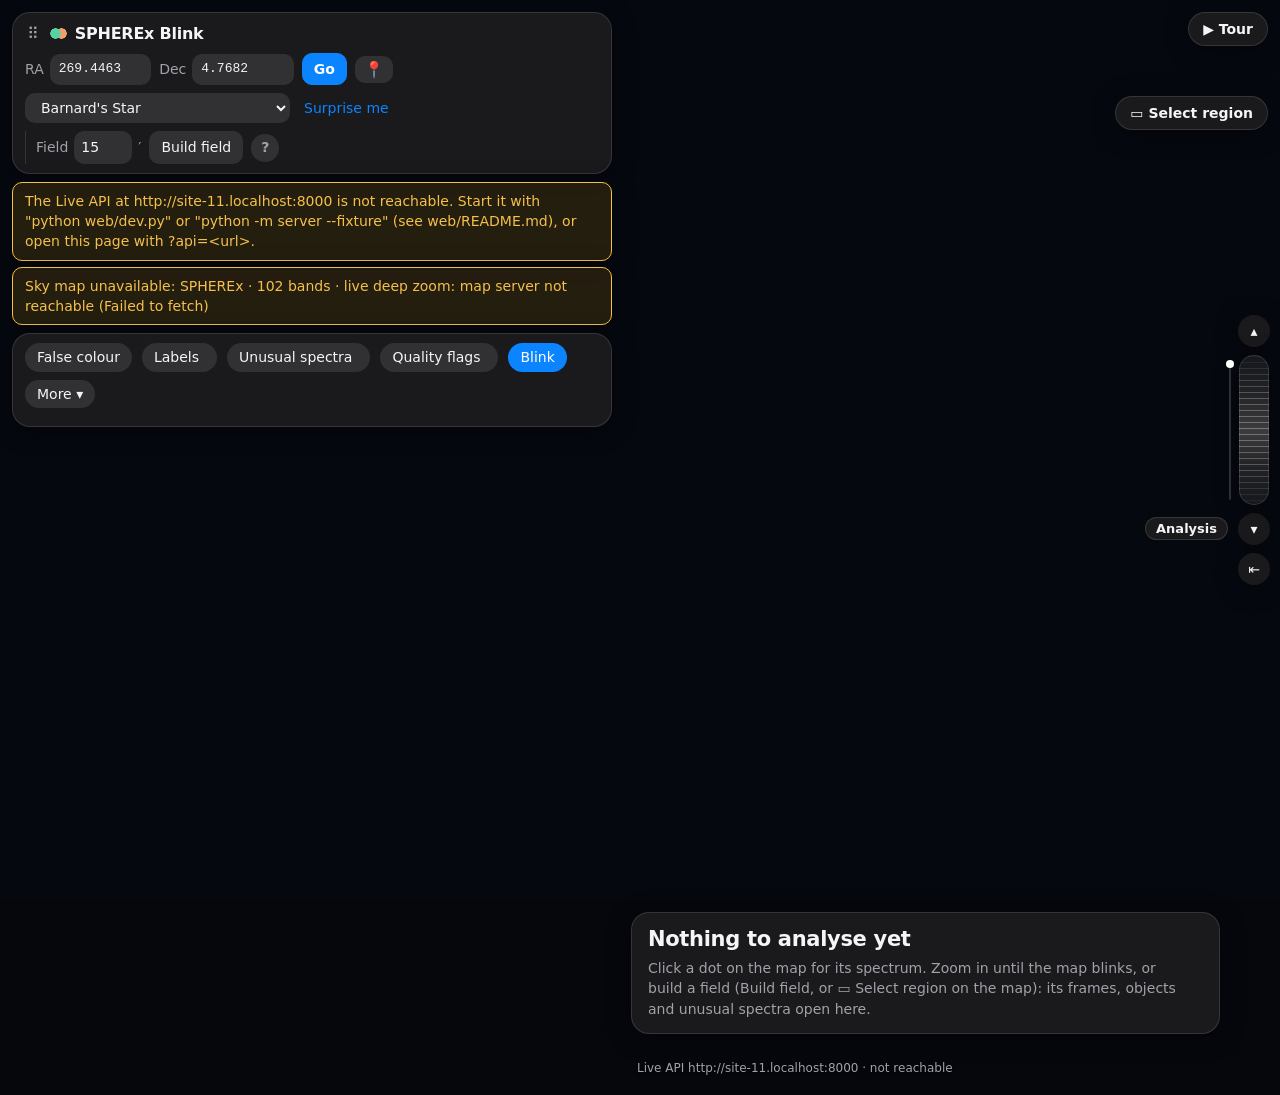
==== commit 4b4c347b: "Merge main into T124: region tool (T122), progress bar (T123), blink hint (T126) placed in the float" ====
--- a/web/index.html
+++ b/web/index.html
@@ -136,7 +136,7 @@
 
     <section id="deck-empty" class="panel deck-empty">
       <h2>Nothing to analyse yet</h2>
-      <p class="muted">Click a dot on the map for its spectrum. Zoom in until the map blinks, or build a field:
+      <p class="muted">Click a dot on the map for its spectrum. Zoom in until the map blinks, or build a field (Build field, or ▭ Select region on the map):
         its frames, objects and unusual spectra open here.</p>
     </section>
 
--- a/web/style.css
+++ b/web/style.css
@@ -641,3 +641,26 @@
   .focus-ring { animation: none; }
   .wheel-tag, .cursor-pin { transition: none; }
 }
+
+/* ---------- T122: the analysed field drawn with the mouse (third button top right, under 💬) ---------- */
+.region-btn { position: absolute; right: 12px; top: 96px; z-index: 7; background: var(--glass); color: var(--text);
+  border: 1px solid var(--border); border-radius: 999px; padding: 6px 14px; font-weight: 600; box-shadow: var(--lift); }
+.region-btn.active { background: #ff453a; border-color: #ff453a; color: #fff; }
+.sky-stage.region-drawing, .sky-stage.region-drawing canvas { cursor: crosshair; }
+.region-hint { position: absolute; left: 50%; bottom: 18px; transform: translateX(-50%); z-index: 7; max-width: calc(100% - 32px);
+  background: var(--glass); color: var(--text); border: 1px solid #ff453a; border-radius: 999px; padding: 6px 14px;
+  font-size: 13px; pointer-events: none; text-align: center; box-shadow: var(--lift); }
+@media (min-width: 1280px) { .mapstage .region-hint { position: fixed; } }
+@media (max-width: 600px) { .region-btn { top: auto; right: 8px; bottom: 92px; } .region-hint { bottom: 140px; border-radius: 12px; } }
+
+/* ---------- T123: one progress bar for everything that loads or runs ---------- */
+.activity { position: fixed; top: 0; left: 0; right: 0; z-index: 60; pointer-events: none; }
+.activity[hidden] { display: none; }
+.activity-track { height: 3px; background: rgb(255 255 255 / 0.08); overflow: hidden; }
+.activity-fill { height: 100%; width: 0; background: var(--accent); transition: width 0.4s ease; }
+.activity-fill.activity-busy { width: 30%; animation: activity-move 1.3s ease-in-out infinite; }
+@keyframes activity-move { from { transform: translateX(-100%); } to { transform: translateX(340%); } }
+.activity-text { display: inline-block; margin: 6px 0 0 50%; transform: translateX(-50%); max-width: calc(100vw - 32px);
+  background: var(--glass); color: var(--text); border: 1px solid var(--border); border-radius: 999px;
+  padding: 3px 14px; font-size: 12px; white-space: nowrap; overflow: hidden; text-overflow: ellipsis; box-shadow: var(--lift); }
+@media (prefers-reduced-motion: reduce) { .activity-fill.activity-busy { animation: none; width: 100%; opacity: 0.5; } }
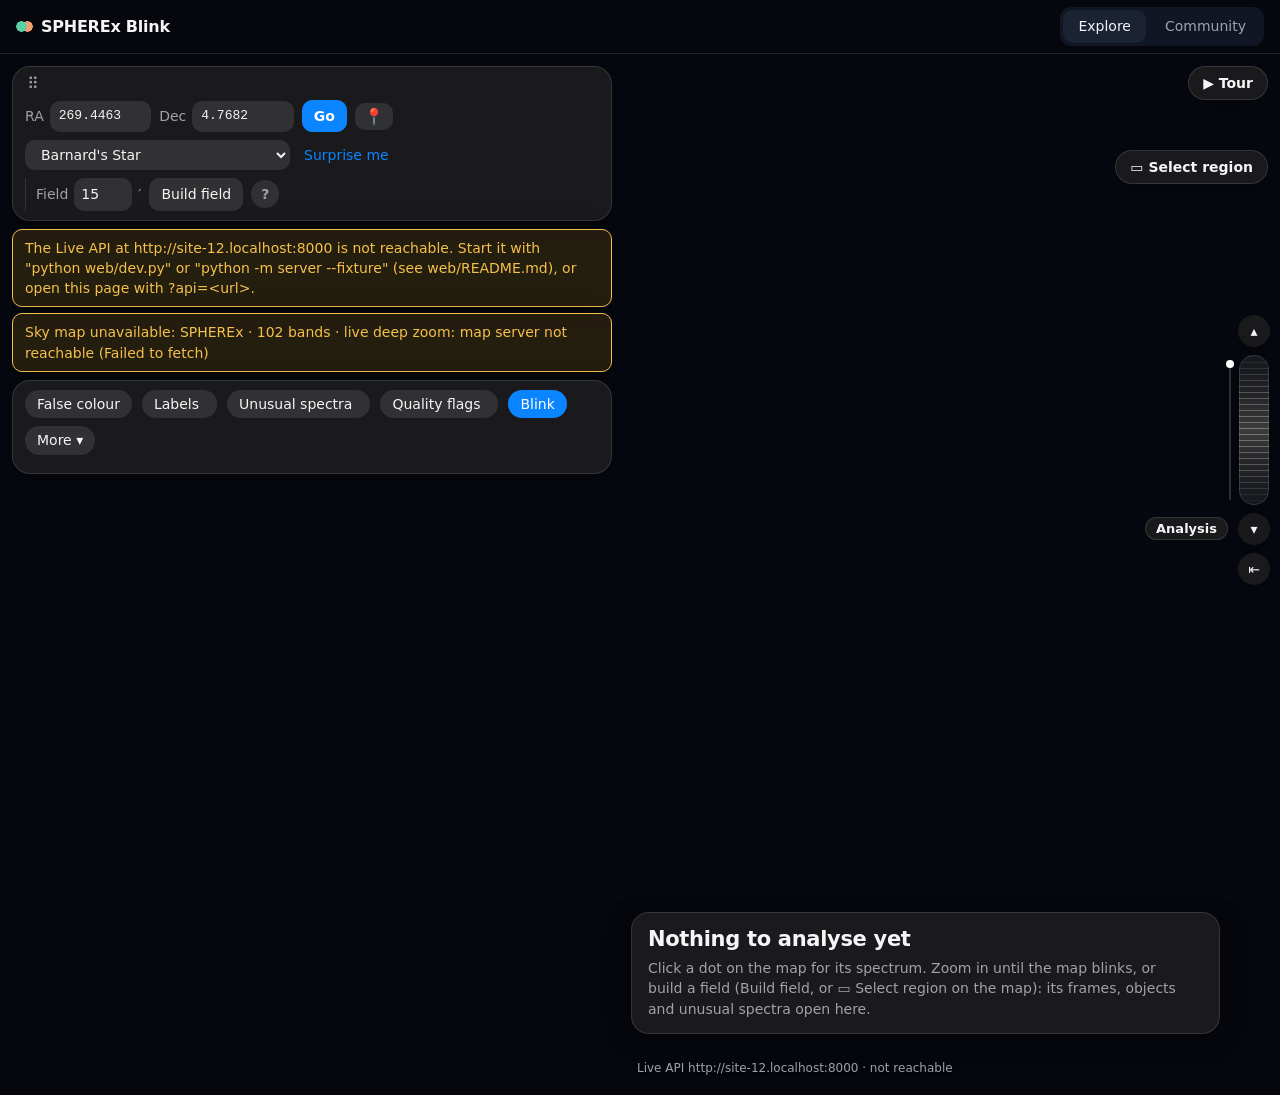
==== commit 6f5afb23: "T133: add Community workspace and distinct-browser tile coverage" ====
--- a/web/index.html
+++ b/web/index.html
@@ -8,6 +8,14 @@
   <script type="module" src="app.js"></script>
 </head>
 <body>
+  <header class="app-header">
+    <h1 class="brand">SPHEREx Blink</h1>
+    <nav class="workspace-tabs" role="tablist" aria-label="Workspace">
+      <button id="workspace-explore" type="button" role="tab" aria-selected="true" aria-controls="explore-workspace">Explore</button>
+      <button id="workspace-community" type="button" role="tab" aria-selected="false" aria-controls="community" tabindex="-1">Community</button>
+    </nav>
+  </header>
+  <div id="explore-workspace" role="tabpanel" aria-labelledby="workspace-explore">
   <!-- T124: the sky map stays behind the whole page (fixed); everything else floats over it as panels.
        First screen: the controls (hud.js: drag a panel by its grip). Scrolling (the thumbwheel on the right
        edge, wheel.js; the mouse wheel over the map zooms the map) brings up the analysis panels. -->
@@ -18,7 +26,6 @@
       <!-- where: one form. Go moves the map (no build); Build field asks the Live API for that field. -->
       <div class="hud" data-hud="field">
         <header class="hud-panel search">
-          <h1 class="brand">SPHEREx Blink</h1>
           <form id="field-form" class="field-form" autocomplete="off" aria-describedby="form-tip-text">
             <label title="Right ascension: decimal degrees (133.795) or hours (08h55m10.8s, 08:55:10.8)">RA
               <input name="ra" type="text" required placeholder="08h55m10.8s or 133.795" spellcheck="false"></label>
@@ -314,5 +321,6 @@
     <button id="wheel-wide" type="button" class="wheel-btn wheel-wide" aria-pressed="false"
             title="Wider analysis panels" aria-label="Wider analysis panels">⇤</button>
   </nav>
+  </div>
 </body>
 </html>
--- a/web/style.css
+++ b/web/style.css
@@ -547,6 +547,23 @@
 /* ---------- T93: chemistry map of the shown field ---------- */
 .chem-note { margin: 0; border-left: 3px solid var(--accent); color: var(--muted); max-width: 520px; }
 .chem-note strong { color: var(--text); }
+/* T128: spots where the chemistry picture's features show */
+.chem-cands { margin: 0; border-left: 3px solid var(--accent); color: var(--muted); max-width: 520px; max-height: 42vh; overflow-y: auto; }
+.chem-cands p { margin: 0 0 4px; }
+.chem-cands strong { color: var(--text); }
+.chem-cand-list { list-style: none; margin: 0 0 4px; padding: 0; display: flex; flex-direction: column; gap: 2px; }
+.chem-cand { width: 100%; text-align: left; padding: 3px 6px; border: 1px solid transparent; border-radius: 6px; background: transparent; color: var(--text); cursor: pointer; font: inherit; }
+.chem-cand:hover { border-color: var(--border); }
+.chem-cand[aria-pressed="true"] { border-color: #ffd400; background: color-mix(in srgb, #ffd400 12%, transparent); }
+.chem-cand-n { display: inline-block; min-width: 1.4em; font-weight: 700; }
+.chem-sigs { display: block; padding-left: 1.6em; }
+.chem-sig { margin-right: 8px; color: var(--muted); white-space: nowrap; }
+.chem-sig.on { color: var(--text); }
+.chem-cats label { white-space: nowrap; margin-right: 6px; }
+.chem-tag { font-size: 0.85em; padding: 0 5px; border-radius: 4px; border: 1px solid var(--border); color: var(--muted); }
+.chem-tag.new { border-color: #ffd400; color: #ffd400; }
+.chem-tag.other, .chem-tag.untyped { border-color: var(--accent); color: var(--text); }
+.chem-cand.known { opacity: 0.55; }
 .chem-key { display: inline-block; width: 11px; height: 11px; border: 1px solid var(--border); vertical-align: -1px; }
 .chem-dark { background: #111; }
 .chem-grey { background: #808080; }
@@ -565,6 +582,7 @@
 .chem-presets { display: flex; flex-direction: column; gap: 3px; padding-bottom: 6px; margin-bottom: 4px; border-bottom: 1px solid var(--border); }
 .chem-preset { text-align: left; white-space: nowrap; padding: 3px 8px; border: 1px solid var(--border); border-radius: 6px; background: transparent; color: var(--text); cursor: pointer; }
 .chem-preset[aria-pressed="true"] { border-color: var(--accent); background: color-mix(in srgb, var(--accent) 18%, transparent); color: var(--text); }
+.chem-presets .chem-group:not(:first-child) { margin-top: 5px; }  /* T127: objects / places */
 
 /* ---------- overlays: guided tour (T92), discussion per map tile (T120) ---------- */
 .tour-card, .community { position: fixed; right: calc(var(--wheel-lane) + 4px); background: rgb(36 38 46 / 0.86);
@@ -664,3 +682,71 @@
   background: var(--glass); color: var(--text); border: 1px solid var(--border); border-radius: 999px;
   padding: 3px 14px; font-size: 12px; white-space: nowrap; overflow: hidden; text-overflow: ellipsis; box-shadow: var(--lift); }
 @media (prefers-reduced-motion: reduce) { .activity-fill.activity-busy { animation: none; width: 100%; opacity: 0.5; } }
+
+/* T129: discussions and saved second-look evidence. */
+.cm-form label { display: grid; gap: 4px; }
+.cm-form label:has(input[type=checkbox]) { display: flex; gap: 7px; align-items: flex-start; }
+.cm-form input[type=checkbox] { flex: none; margin-top: 3px; }
+.cm-form select { width: 100%; }
+.cm-actions { flex-wrap: wrap; }
+.cm-head { display: flex; flex-wrap: wrap; align-items: baseline; gap: 4px; overflow-wrap: anywhere; }
+.cm-item h4, .cm-form h4 { margin: 6px 0; overflow-wrap: anywhere; }
+.cm-evidence { line-height: 1.5; overflow-wrap: anywhere; }
+.cm-badge { padding: 1px 6px; border: 1px solid var(--border); border-radius: 5px; font-size: 11px; }
+.cm-highlight { outline: 2px solid var(--accent, #8cb8ff); outline-offset: 3px; border-radius: 3px; }
+.cm-tabs { flex-wrap: wrap; gap: 12px; }
+.cm-x { align-self: flex-start; }
+
+/* T133: a separate Community workspace, with persistent Explore / Community navigation. */
+.app-header { position: fixed; inset: 0 0 auto; height: 54px; z-index: 55; display: flex; align-items: center;
+  justify-content: space-between; gap: 12px; padding: 8px 16px; background: var(--bg); border-bottom: 1px solid var(--border); }
+.workspace-tabs { display: flex; gap: 4px; padding: 3px; background: var(--panel); border-radius: 11px; }
+.workspace-tabs button { padding: 5px 14px; background: transparent; color: var(--muted); }
+.workspace-tabs button[aria-selected=true] { color: var(--text); background: var(--panel-2); }
+body:has(.app-header) .sky-stage { top: 54px; }
+body:has(.app-header) .hud-dock { top: 66px; }
+body:has(.app-header) .hud-moved { margin-top: 54px; }
+body:has(.app-header) .tour-start { top: 66px; }
+body:has(.app-header) .community-btn { top: 108px; }
+body:has(.app-header) .region-btn { top: 150px; }
+body:has(.app-header) .tour-card, body:has(.app-header) .community { max-height: calc(100dvh - 78px); }
+body:has(.app-header) .community { top: 66px; }
+body.no-map:has(.app-header) .deck { padding-top: 70px; }
+body.community-workspace { overflow: hidden; }
+body.community-workspace #explore-workspace { visibility: hidden; }
+body.community-workspace .tour-card, body.community-workspace .ol-card { visibility: hidden; }
+body.community-workspace #community { inset: 54px 0 0; width: 100%; max-height: none; border: none; border-radius: 0;
+  background: var(--bg); padding: 28px max(20px, calc((100vw - 960px) / 2)) 48px; overflow-y: auto; box-shadow: none; }
+.cm-workspace-head { margin-bottom: 20px; }
+.cm-workspace-head h2 { font-size: 28px; }
+.cm-workspace-head p { margin: 8px 0 0; max-width: 65ch; }
+.community-workspace .cm-top { position: sticky; top: -28px; z-index: 1; padding: 12px 0; margin-bottom: 12px; background: var(--bg); border-bottom: 1px solid var(--border); }
+.community-workspace .cm-item { padding: 16px; background: var(--panel); border: 1px solid var(--border); border-radius: 12px; }
+.community-workspace .cm-form { padding: 20px; margin-top: 20px; background: var(--panel); border: 1px solid var(--border); border-radius: 12px; }
+.cm-thread-head { display: flex; flex-wrap: wrap; justify-content: space-between; align-items: center; gap: 8px; }
+.cm-coverage { display: inline-block; font-size: 12px; padding: 3px 7px; border: 1px solid currentColor; border-radius: 6px; margin: 6px 0; }
+.cm-coverage-unvisited { color: #a4acba; }
+.cm-coverage-light { color: #68b9ff; }
+.cm-coverage-moderate { color: #e2b859; }
+.cm-coverage-high { color: #78d2a5; }
+.cm-coverage-summary { display: grid; grid-template-columns: repeat(4, minmax(0, 1fr)); gap: 10px; margin: 20px 0; }
+.cm-coverage-card { display: grid; gap: 5px; padding: 14px; background: var(--panel); border: 1px solid var(--border); border-radius: 10px; }
+.cm-coverage-card strong { font-size: 26px; }
+.cm-coverage-list { grid-template-columns: repeat(auto-fit, minmax(min(240px, 100%), 1fr)); }
+.cm-coverage-list .cm-coverage { display: table; }
+.cm-sort { display: flex; flex-wrap: wrap; align-items: center; gap: 10px; margin: 16px 0; }
+body:not(.community-workspace) .cm-coverage-summary { grid-template-columns: repeat(2, minmax(0, 1fr)); }
+.community-coverage-label { flex-wrap: wrap; }
+#community-coverage-note { flex-basis: 100%; max-width: 400px; }
+@media (max-width: 600px) {
+  .app-header { padding: 8px; gap: 6px; }
+  .app-header .brand { font-size: 14px; }
+  .workspace-tabs button { padding: 5px 9px; font-size: 13px; }
+  body:has(.app-header) .hud-dock { top: 62px; }
+  body:has(.app-header) .tour-start, body:has(.app-header) .community-btn, body:has(.app-header) .region-btn { top: auto; }
+  body:has(.app-header):not(.community-workspace) .community { top: auto; max-height: calc(100dvh - 70px); }
+  body.community-workspace #community { padding: 18px 12px 32px; }
+  .community-workspace .cm-top { top: -18px; }
+  .cm-coverage-summary { grid-template-columns: repeat(2, minmax(0, 1fr)); }
+  .community-workspace .cm-item, .community-workspace .cm-form { padding: 12px; }
+}
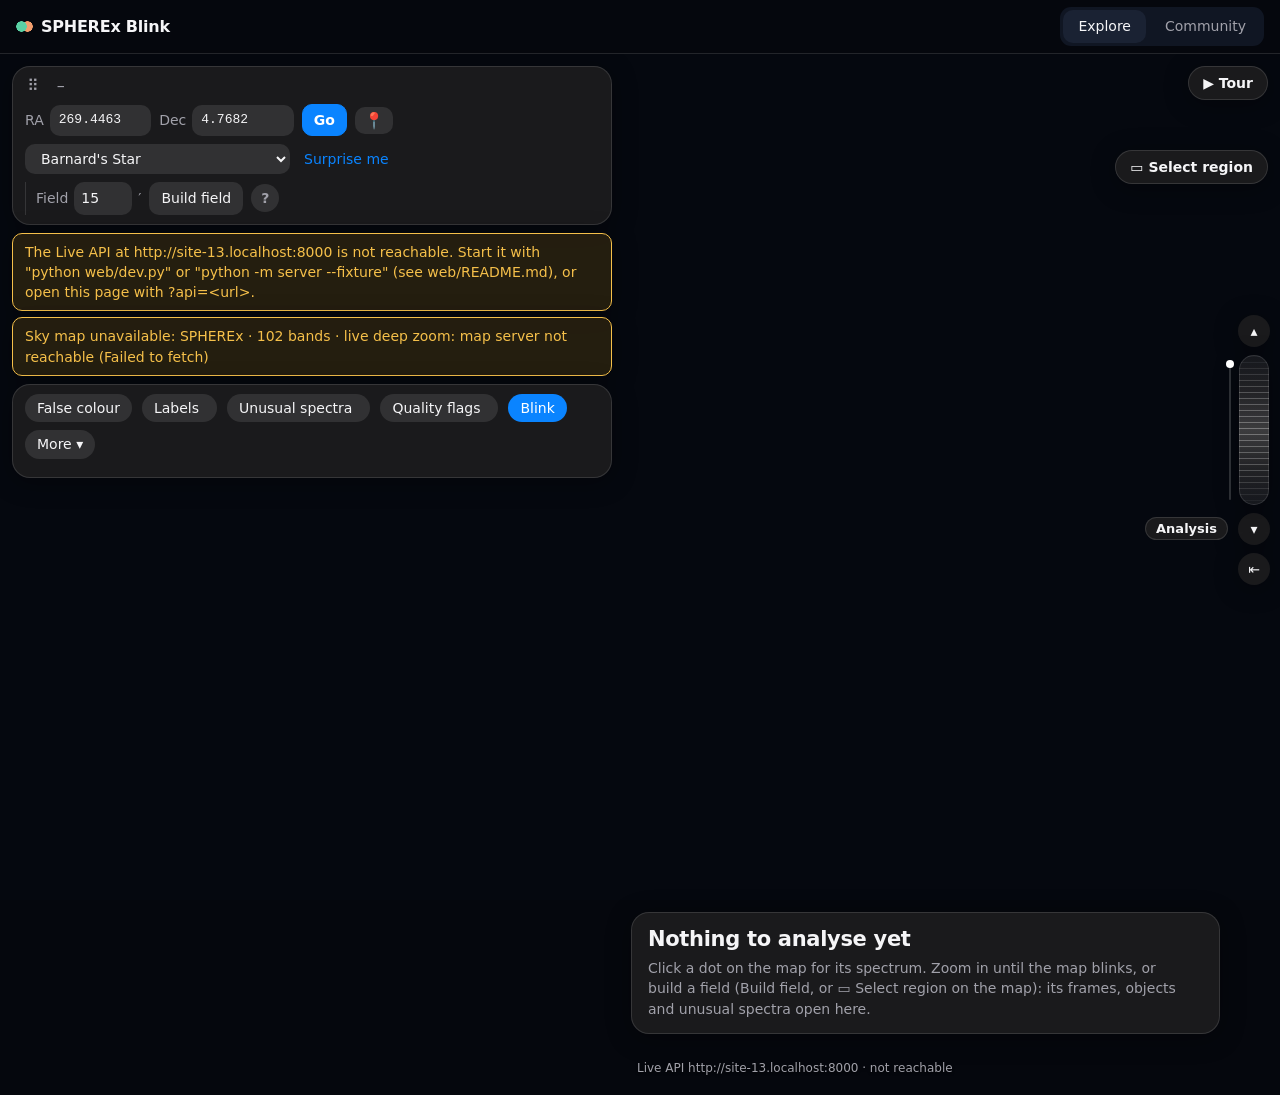
==== commit 0007e2fc: "Focus point and region analysis on the crosshair selection" ====
--- a/web/index.html
+++ b/web/index.html
@@ -23,7 +23,7 @@
     <div id="sky" class="sky-stage" aria-label="Sky map: drag to move, scroll or pinch to zoom, double-click to zoom in"></div>
 
     <div class="hud-dock">
-      <!-- where: one form. Go moves the map (no build); Build field asks the Live API for that field. -->
+      <!-- Go centres the map and selects the analysis position; Build field uses the chosen field size. -->
       <div class="hud" data-hud="field">
         <header class="hud-panel search">
           <form id="field-form" class="field-form" autocomplete="off" aria-describedby="form-tip-text">
@@ -31,9 +31,9 @@
               <input name="ra" type="text" required placeholder="08h55m10.8s or 133.795" spellcheck="false"></label>
             <label title="Declination: decimal degrees (-7.245) or -7d14m42.5s, -07:14:42.5">Dec
               <input name="dec" type="text" required placeholder="-7d14m42.5s or -7.245" spellcheck="false"></label>
-            <button type="button" id="go-btn" class="primary" title="Centre the map on this position, zoomed in fully">Go</button>
+            <button type="button" id="go-btn" class="primary" title="Centre the map and analyse this position">Go</button>
             <button type="button" id="pin-btn" aria-pressed="false"
-                    title="Pick a position on the map: the 📍 follows the mouse, a click takes the spot (Esc cancels)">📍</button>
+                    title="Pick a position for spectrum and region analysis (Esc cancels)">📍</button>
             <select id="preset" aria-label="Test fields" title="The five test fields named in the challenge, and more fields where something moves" hidden>
               <option value="">Test fields…</option>
             </select>
--- a/web/style.css
+++ b/web/style.css
@@ -116,7 +116,7 @@
 .hud > * { pointer-events: auto; }
 .hud-moved { position: absolute; z-index: 11; max-width: none; }
 .hud-panel { padding: 9px 12px; }
-.hud-panel:empty, .hud-row:not(:has(> :not([hidden]):not(.hud-grip))) { display: none; }   /* nothing to show yet */
+.hud-panel:empty, .hud-row:not(:has(> :not([hidden]):not(.hud-grip, .hud-fold))) { display: none; }   /* nothing to show yet */
 /* drag handles (hud.js): the grip, or any empty part of a panel, moves its group */
 .hud[data-hud] .hud-panel { cursor: grab; touch-action: none; }
 .hud-panel input, .hud-panel select, .hud-panel button, .hud-panel label, .hud-panel output { cursor: auto; }
@@ -125,6 +125,13 @@
   color: var(--muted); font-size: 16px; line-height: 1; letter-spacing: -1px; user-select: none; touch-action: none; }
 .hud-grip:hover { color: var(--text); }
 .hud-dragging, .hud-dragging .hud-panel, .hud-dragging .hud-grip { cursor: grabbing !important; }
+/* T137: folding a group (hud.js): the – after the grip; folded, only its tab (⠿ + name) and its status stay */
+.hud-fold, .hud-unfold { background: none; border: none; color: var(--muted); font: inherit; line-height: 1;
+  padding: 2px 5px; border-radius: 6px; }
+.hud-fold { font-size: 16px; margin-left: 2px; }
+.hud-fold:hover, .hud-unfold:hover { color: var(--text); }
+.hud-tab { display: flex; align-items: center; gap: 6px; padding: 6px 10px; }
+.hud:not(.hud-folded) > .hud-tab, .hud-folded > :not(.hud-tab, .messages, .job) { display: none !important; }
 .hud-dragging .hud-panel { box-shadow: 0 1px 0 rgb(255 255 255 / 0.06) inset, 0 20px 48px rgb(0 0 0 / 0.65); }
 .hud-row { display: flex; flex-wrap: wrap; align-items: center; gap: 8px 10px; }
 .hud-row label { display: inline-flex; align-items: center; gap: 6px; }
@@ -569,11 +576,15 @@
 .chem-grey { background: #808080; }
 .chem-bright { background: #eee; }
 .chem-pick { position: relative; }
-.chem-list { gap: 2px; }
+/* T137: height set by chemistry.js; the rows keep their height and the list scrolls */
+.chem-list { gap: 2px; overflow: hidden auto; overscroll-behavior: contain; scrollbar-gutter: stable; }
+.chem-list > * { flex-shrink: 0; }
 .chem-list .chem-row { display: flex; align-items: center; gap: 6px; white-space: nowrap; padding: 2px 0; }
 .chem-list .chem-row:has(input:disabled) { opacity: 0.5; }
 .chem-list p { order: -1; margin: 0 0 4px; white-space: normal; }
 .chem-line { display: block; margin: 2px 0; }
+.chem-more summary { cursor: pointer; color: var(--accent); width: fit-content; }   /* T132 */
+.chem-more[open] summary { margin-bottom: 2px; }
 /* T109: redshift of the object */
 .chem-zrow { display: flex; flex-wrap: wrap; align-items: baseline; gap: 6px; padding-bottom: 6px; margin-bottom: 4px; border-bottom: 1px solid var(--border); }
 .chem-zrow input { width: 7em; }
@@ -750,3 +761,22 @@
   .cm-coverage-summary { grid-template-columns: repeat(2, minmax(0, 1fr)); }
   .community-workspace .cm-item, .community-workspace .cm-form { padding: 12px; }
 }
+@media (max-width: 380px) {
+  .app-header .brand { font-size: 12px; gap: 5px; }
+  .workspace-tabs button { padding: 5px 7px; font-size: 12px; }
+}
+
+/* T136: brief analysis labels; evidence/caveats on hover, focus or tap. Popovers escape panel clipping. */
+.analysis-note { display: inline-block; max-width: 100%; vertical-align: baseline; }
+.analysis-label { border: 0; border-radius: 3px; padding: 0; background: transparent; color: inherit;
+  font: inherit; text-align: left; line-height: inherit; cursor: help; box-shadow: none; }
+.analysis-label:hover { background: transparent; text-decoration: underline dotted; text-underline-offset: 3px; }
+.analysis-info { color: var(--muted); white-space: nowrap; }
+.analysis-detail { position: fixed; inset: auto; margin: 0; z-index: 1000; box-sizing: border-box;
+  width: max-content; max-height: 45vh; overflow: auto; padding: 10px 12px; border: 1px solid var(--border);
+  border-radius: 8px; background: var(--panel); color: var(--text); font: 400 13px/1.5 var(--font-din);
+  text-align: left; white-space: normal; overflow-wrap: anywhere; box-shadow: 0 4px 24px rgb(0 0 0 / .35); }
+.analysis-detail[hidden] { display: none; }
+.ph-context > .analysis-note, .ol-item > .analysis-note { margin: 4px 0; }
+
+.ph-context > .analysis-note { display: block; }
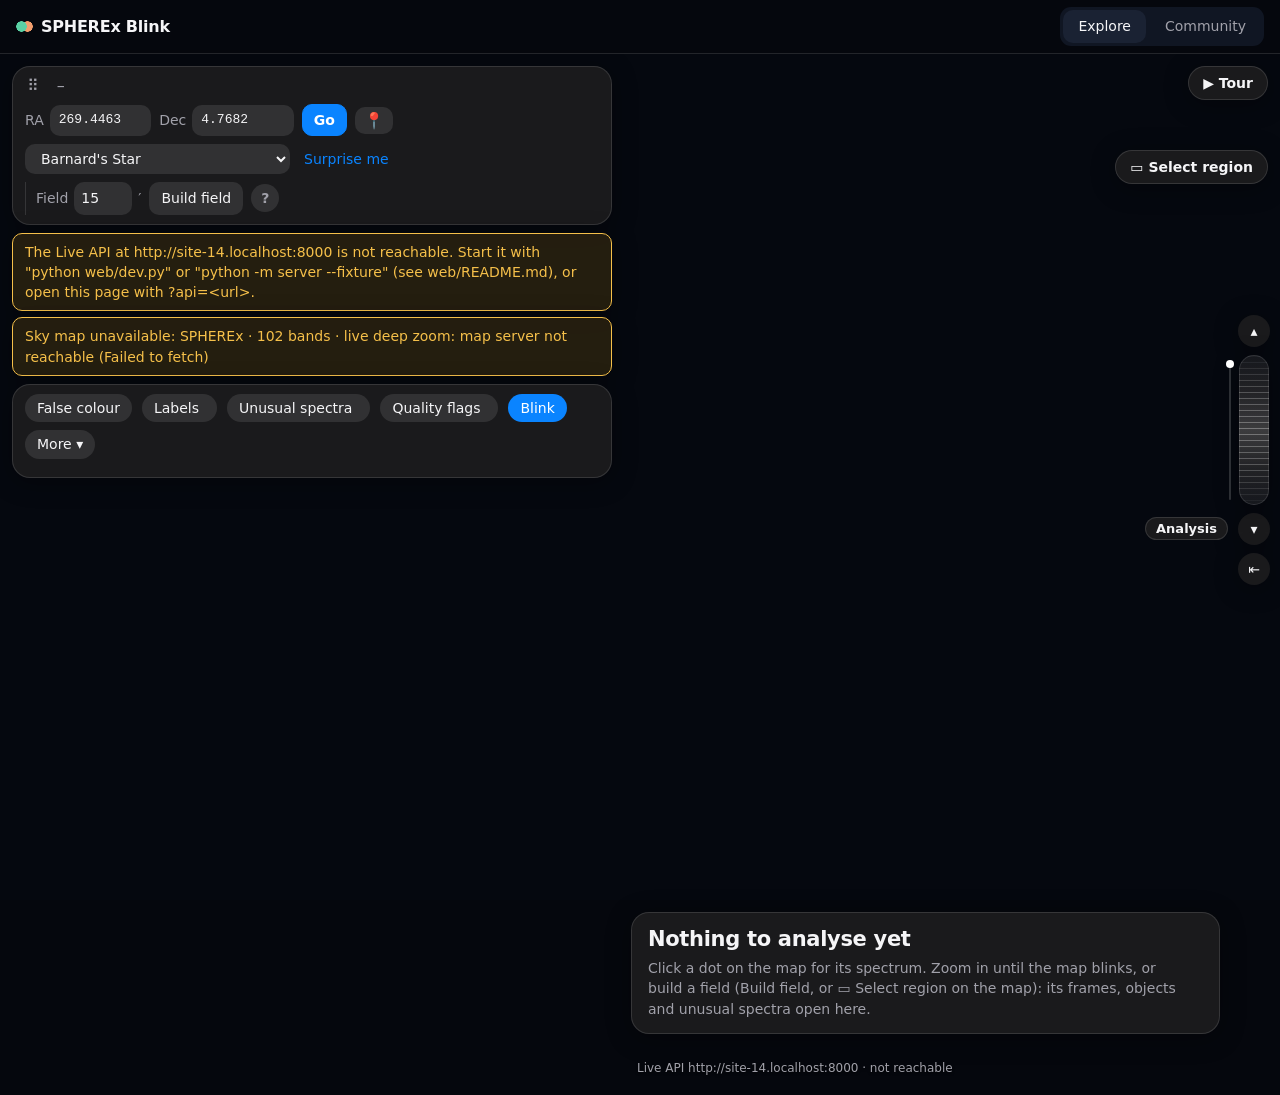
==== commit 52824dbe: "T140: separate spectrum and visit comparisons with clear controls" ====
--- a/web/index.html
+++ b/web/index.html
@@ -247,9 +247,9 @@
           <!-- T49: light curves and spectra on the fly (Live API, real SPHEREx fields only) -->
           <section id="photometry" class="photometry" aria-labelledby="ph-title" hidden>
             <div class="ph-head">
-              <h3 id="ph-title">Brightness: spectrum and change over time</h3>
-              <button id="ph-measure" type="button" aria-pressed="false" title="Then click a star on the image">Measure a star</button>
-              <button id="ph-centre" type="button" class="link">Field centre</button>
+              <h3 id="ph-title">Brightness at this spot</h3>
+              <button id="ph-measure" type="button" aria-pressed="false" title="Then click a position on the field image">Choose another spot</button>
+              <button id="ph-centre" type="button" class="link">Use field centre</button>
               <span id="ph-status" class="muted small"></span>
             </div>
             <div id="ph-body"></div>
--- a/web/style.css
+++ b/web/style.css
@@ -780,3 +780,32 @@
 .ph-context > .analysis-note, .ol-item > .analysis-note { margin: 4px 0; }
 
 .ph-context > .analysis-note { display: block; }
+
+/* T140: two readable questions for selected-position brightness. */
+.ph-head h3 { font-size: 17px; flex: 1 1 180px; }
+.ph-head button { font-size: 12px; }
+.ph-where { overflow-wrap: anywhere; }
+.photometry .ph-intro { margin: 10px 0 14px; }
+.ph-view-tabs { display: grid; grid-template-columns: 1fr 1.6fr; gap: 4px; padding: 4px; margin: 14px 0;
+  background: var(--panel); border: 1px solid var(--border); border-radius: 11px; }
+.ph-view-tabs button { min-width: 0; white-space: normal; background: transparent; color: var(--muted); padding: 7px 10px; }
+.ph-view-tabs button[aria-selected=true] { background: var(--panel-2); color: var(--text); font-weight: 600; }
+.photometry [role=tabpanel] > h4 { font-size: 15px; margin: 14px 0 6px; }
+.ph-select { display: grid; gap: 5px; margin: 14px 0 7px; min-width: 0; }
+.ph-select select { width: 100%; max-width: 100%; min-width: 0; padding: 7px 9px; text-overflow: ellipsis; }
+.photometry .ph-svg { max-width: 100%; margin: 12px 0 0; overflow: hidden; }
+.photometry .ph-legend { margin: 6px 0 12px; line-height: 1.5; }
+.ph-ghost { opacity: .25; }
+.ph-details { margin-top: 12px; padding: 10px 0; border-top: 1px solid var(--border); }
+.ph-details summary { font-size: 12px; color: var(--muted); font-weight: 600; cursor: pointer; }
+.ph-details[open] summary { color: var(--text); margin-bottom: 10px; }
+.ph-details p { line-height: 1.55; }
+.ph-details .ph-context { border: none; padding: 0; margin: 12px 0; }
+.ph-details .ph-toggles { display: grid; gap: 8px; margin: 12px 0; }
+.ph-change-summary { padding: 9px 11px; border-left: 3px solid var(--accent); background: var(--panel); border-radius: 5px; font-size: 13px; }
+.ph-empty { margin: 14px 0; padding: 14px; border: 1px dashed var(--border); border-radius: 10px; line-height: 1.55; }
+.ph-empty h4 { margin-top: 0; }
+.photometry > #ph-body > .ph-motion { margin-top: 18px; border-top: 1px solid var(--border); }
+@media (max-width: 400px) {
+  .ph-view-tabs button { padding: 7px 6px; font-size: 12px; }
+}
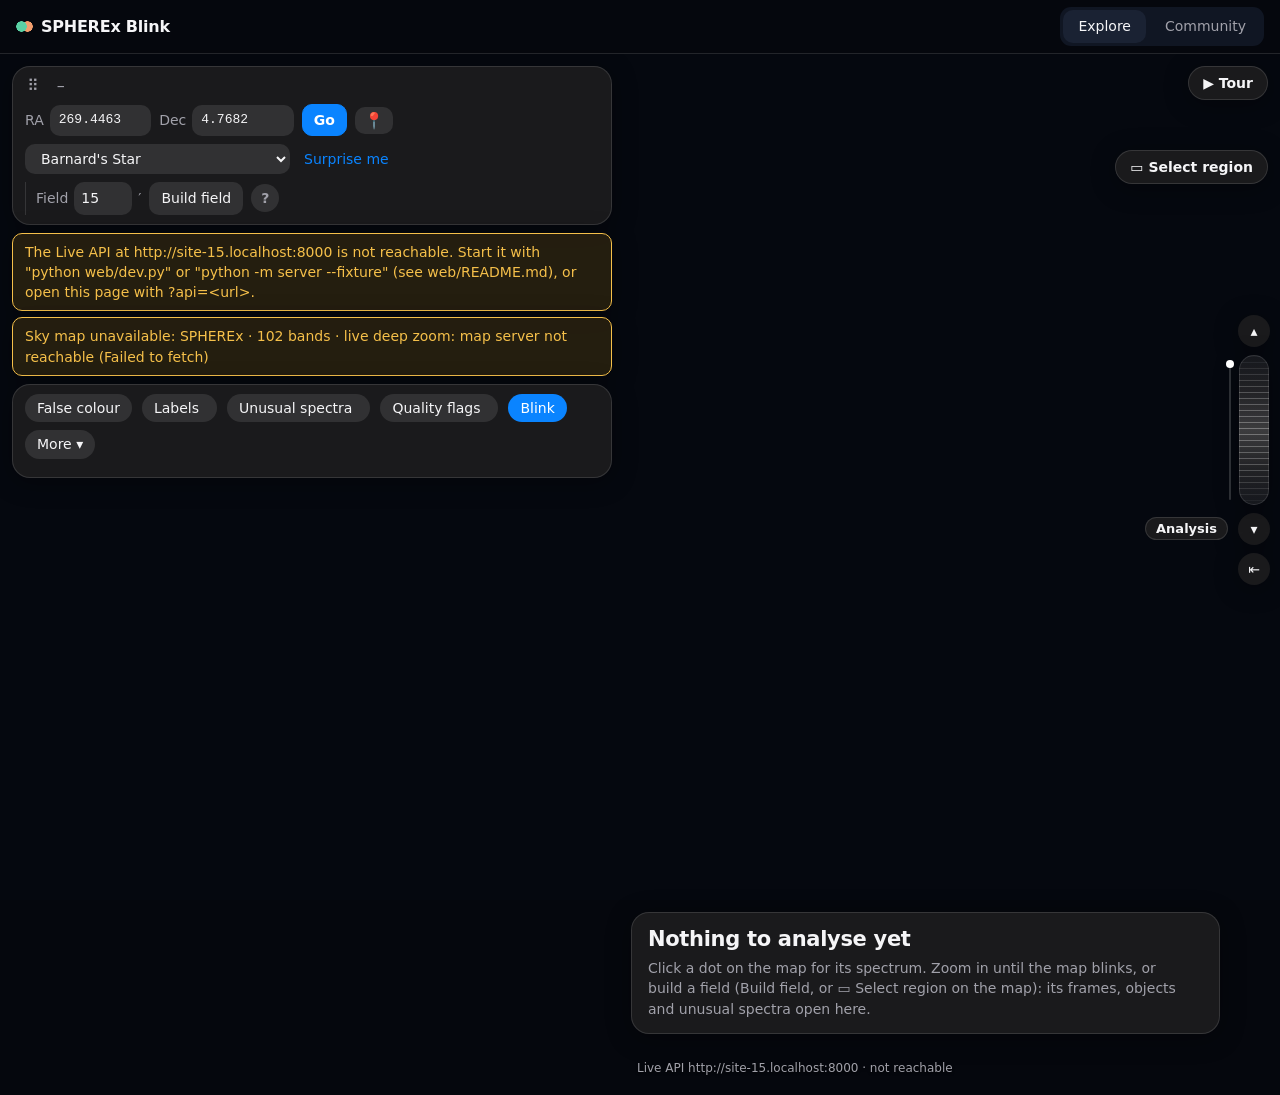
==== commit 3e877eb9: "T145: page shows the commit it runs; T146: community comments turned off, existing ones deleted once" ====
--- a/web/index.html
+++ b/web/index.html
@@ -9,7 +9,7 @@
 </head>
 <body>
   <header class="app-header">
-    <h1 class="brand">SPHEREx Blink</h1>
+    <h1 class="brand">SPHEREx Blink <a id="build-info" class="build-info" hidden target="_blank" rel="noopener"></a></h1>
     <nav class="workspace-tabs" role="tablist" aria-label="Workspace">
       <button id="workspace-explore" type="button" role="tab" aria-selected="true" aria-controls="explore-workspace">Explore</button>
       <button id="workspace-community" type="button" role="tab" aria-selected="false" aria-controls="community" tabindex="-1">Community</button>
--- a/web/style.css
+++ b/web/style.css
@@ -340,6 +340,9 @@
    play, λ filter, timeline, frame panels) drive the map instead (T81, mapframes.js). ?frames=1 shows it. */
 body.map-only #empty, body.map-only #stage, body.map-only #paths-controls, body.map-only #trail-controls,
 body.map-only #ph-measure { display: none !important; }
+/* T144: a stack is drawn on the frame image, so while one is chosen the map view shows the image (and the objects
+   on it, for "along the selected object"). Two classes beat the rule above. */
+body.map-only.stack-on #stage { display: block !important; }
 
 /* ---------- frame tools ---------- */
 .controls { display: flex; flex-wrap: wrap; align-items: center; gap: 8px; margin-top: 10px; }
@@ -809,3 +812,17 @@
 @media (max-width: 400px) {
   .ph-view-tabs button { padding: 7px 6px; font-size: 12px; }
 }
+
+/* T146: comments turned off: the controls stay, muted; a click shows a short toast */
+.cm-closed textarea, .cm-closed button, .cm-actions button[aria-disabled=true] { opacity: 0.45; cursor: not-allowed; }
+.cm-closed textarea { resize: none; }
+.cm-toast { position: fixed; left: 50%; bottom: 24px; z-index: 300; max-width: calc(100vw - 32px); padding: 9px 16px;
+  border-radius: 8px; background: var(--panel-2); color: var(--text); border: 1px solid var(--border);
+  box-shadow: 0 6px 20px rgb(0 0 0 / 0.45); opacity: 0; pointer-events: none; transform: translate(-50%, 10px);
+  transition: opacity 0.2s, transform 0.2s; }
+.cm-toast.show { opacity: 1; transform: translate(-50%, 0); }
+
+/* T145: the commit this page runs, next to the title */
+.build-info { font-size: 11px; font-weight: 400; color: var(--muted); text-decoration: none; }
+.build-info:hover { text-decoration: underline; }
+@media (max-width: 480px) { .build-info { display: none; } }
